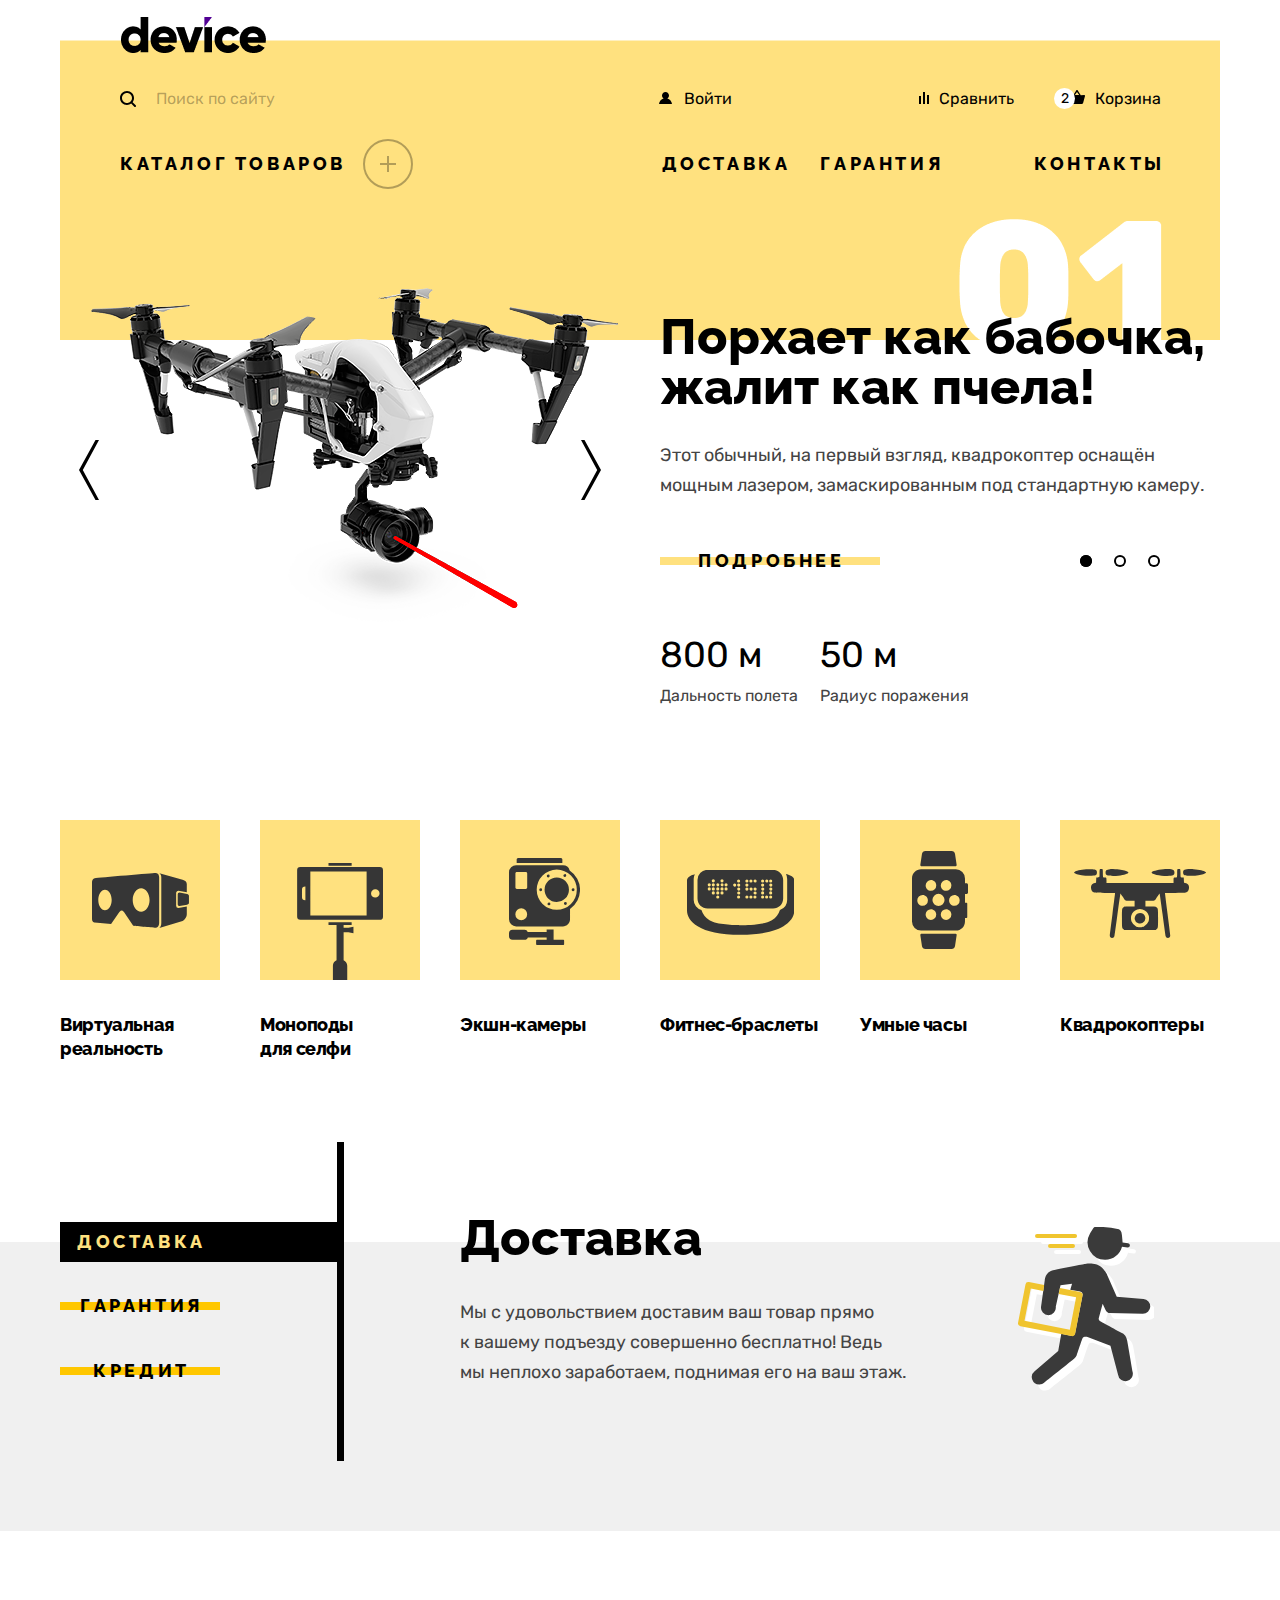
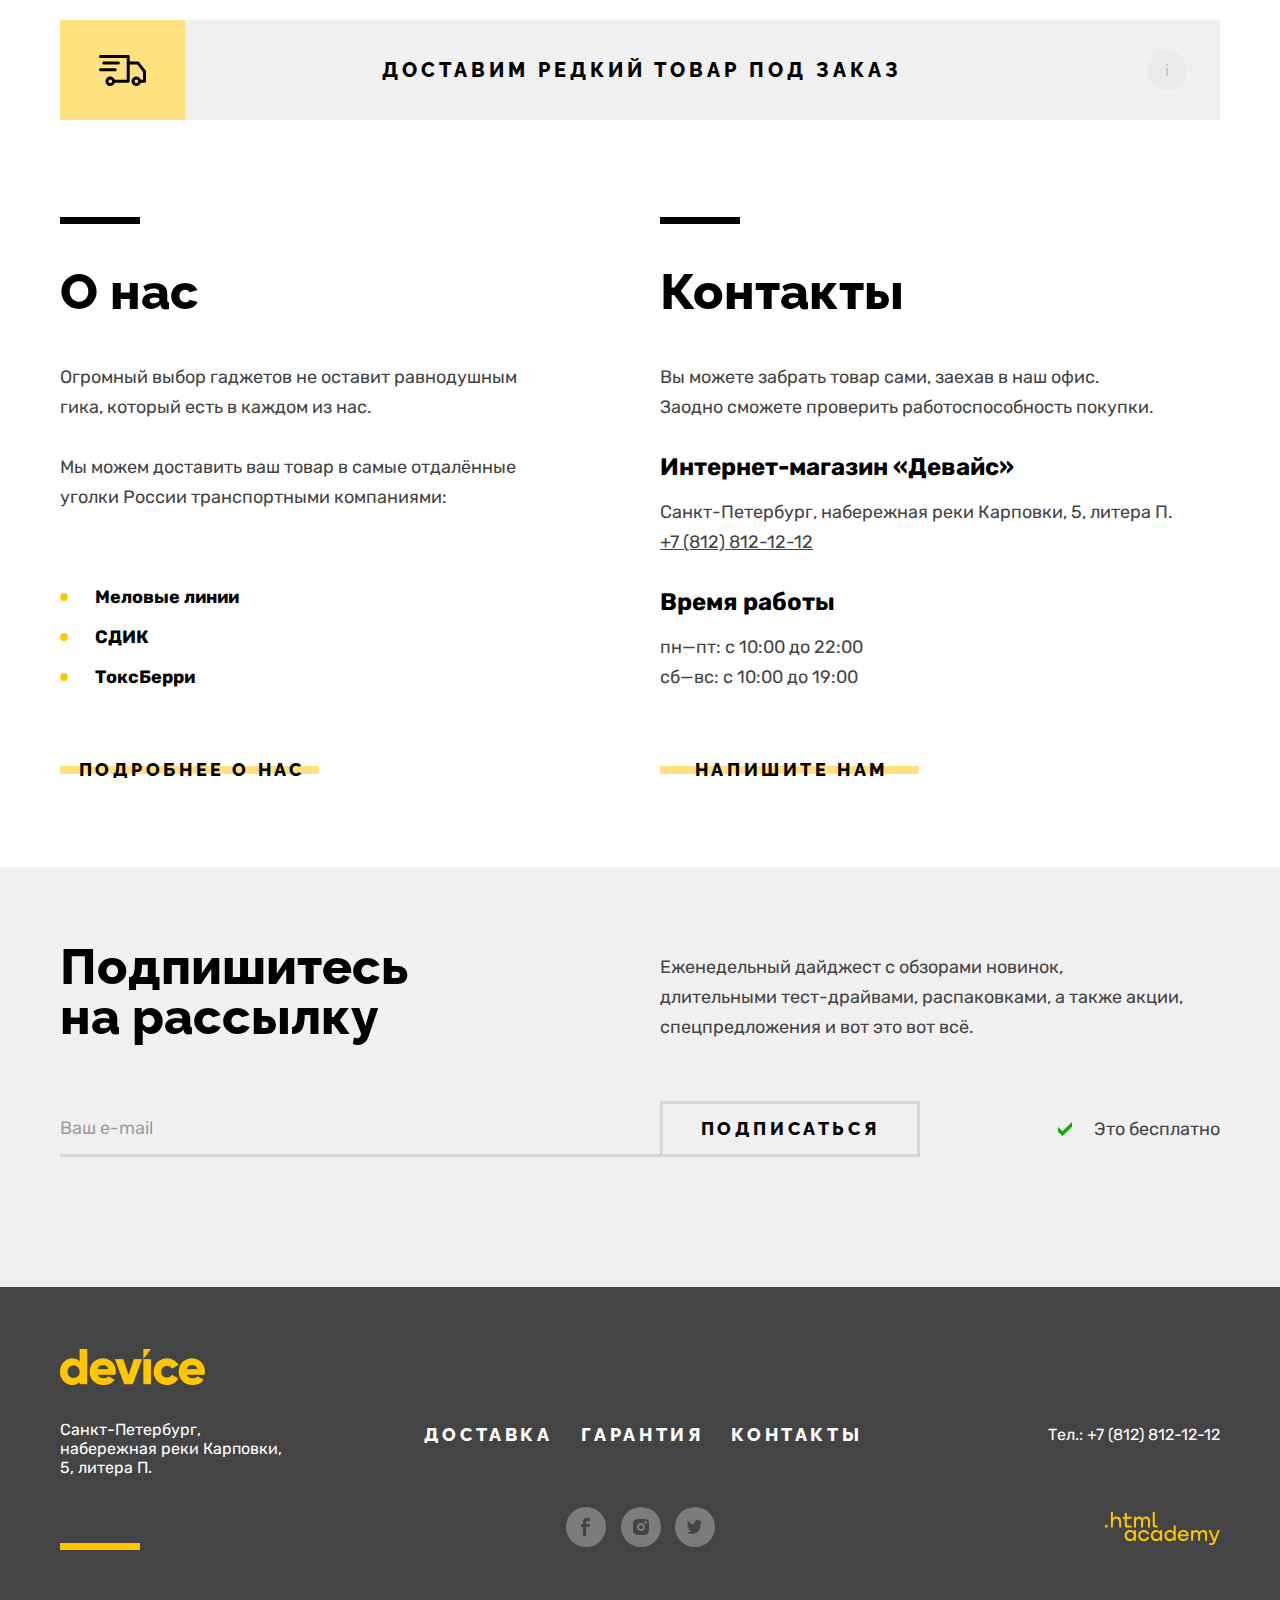
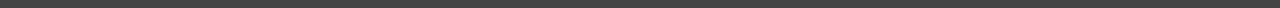
==== index.html @ 8bbb94fd "Декоративные элементы на главной странице" ====
<!DOCTYPE html>
<html lang="ru">
  <head>
    <meta charset="UTF-8">
    <meta http-equiv="X-UA-Compatible" content="IE=edge">
    <meta name="viewport" content="width=device-width, initial-scale=1.0">
    <title>Девайс</title>
    <link rel="stylesheet" href="css/main.css">
  </head>

  <body>
    <header class="header">
      <a href="#" class="link_logo header_logo">
        <img src="img/main_logo.png" width="145" height="36" alt="Device" class="main_logo">
      </a>
      <nav class="header_nav">
        <div class="header_menu_full">
          <form action="#" method="get" class="header_form">
            <label class="header_search" for="search">
              <svg class="icon_search" aria-hidden="true" focusable="false" width="16" height="16" fill="none" xmlns="http://www.w3.org/2000/svg">
                <path d="m15.7 14.3-3.1-3.1C13.5 10 14 8.6 14 7c0-3.9-3.1-7-7-7S0 3.1 0 7s3.1 7 7 7c1.6 0 3-.5 4.2-1.4l3.1 3.1c.2.2.4.3.7.3.6 0 1-.4 1-1 0-.2-.1-.5-.3-.7ZM2 7c0-2.8 2.2-5 5-5s5 2.2 5 5-2.2 5-5 5-5-2.2-5-5Z" fill="#000"/>
              </svg>
              <div class="visually_hidden">Поиск по сайту</div>
            </label>
            <input class="header_input" type="text" name="search" placeholder="Поиск по сайту">
            <button class="btn_search">Найти</button>
          </form>
          <ul class="header_nav_list">
            <li class="item_entrance">
              <a href="#" class="link user_link link_entrance">
                <svg class="icon_user" aria-hidden="true" focusable="false" width="13" height="12" fill="none" xmlns="http://www.w3.org/2000/svg">
                  <path d="M0 12h13c-.2-2.6-2.1-4.8-4.7-5.5 1-.6 1.7-1.7 1.7-3C10 1.6 8.4 0 6.5 0S3 1.6 3 3.5c0 1.3.7 2.4 1.7 3C2.1 7.2.2 9.4 0 12Z" fill="#000"/>
                </svg>
                Войти
              </a>
            </li>
            <li class="item_compare">
              <a href="#" class="link user_link link_compare">
                <svg class="icon_compare" aria-hidden="true" focusable="false" width="10" height="12" fill="none" xmlns="http://www.w3.org/2000/svg">
                  <path d="M6 0H4v12h2V0ZM2 4H0v8h2V4Zm8-1H8v9h2V3Z" fill="#000"/>
                </svg>
                Сравнить
              </a>
            </li>
            <li class="item_basket">
              <a href="#" class="link user_link link_basket">
                <div class="header_span"><span class="basket_span">2</span></div>
                <svg class="icon_basket" aria-hidden="true" focusable="false" width="16" height="14" fill="none" xmlns="http://www.w3.org/2000/svg">
                  <path d="m15.3 5-3.5.2L8.6.3C8.5.1 8.2 0 8 0c-.2 0-.5.1-.6.3L4.2 5.2H.7c-.4 0-.7.3-.7.7v.2l1.9 6.8c.2.7.7 1.1 1.4 1.1h9.4c.7 0 1.2-.4 1.4-1.1L16 6v-.2c0-.4-.3-.8-.7-.8ZM8 1.9l2.2 3.2H5.9L8 1.9Z" fill="#000"/>
                </svg>
                Корзина
              </a>

              <div class="popover">
                <div class="popover_wrapper">
                  <h2 class="popover_title visually_hidden">Корзина</h2>
                  <ul class="popover_basket_list">
                    <li class="poover_basket_item">
                      <img class="popover_image" src="img/selfi_sticks/non_prof_stick.jpg" width="41" height="43" alt="Любительская селфи-палка">
                      <span class="popover_text">Любительская селфи-палка</span>
                      <button class="delete_item">
                        <svg class="icon_delete" width="11" height="11" xmlns="http://www.w3.org/2000/svg">
                          <path d="m11 1-1-1-4.5 4.5L1 0 0 1l4.5 4.5L0 10l1 1 4.5-4.5L10 11l1-1-4.5-4.5L11 1Z"/>
                        </svg>
                      </button>
                    </li>
                    <li class="poover_basket_item">
                      <img class="popover_image" src="img/selfi_sticks/prof_stick.jpg" width="41" height="43" alt="Любительская селфи-палка">
                      <span class="popover_text">Профессиональная селфи-палка</span>
                      <button class="delete_item">
                        <svg class="icon_delete" width="11" height="11" xmlns="http://www.w3.org/2000/svg">
                          <path d="m11 1-1-1-4.5 4.5L1 0 0 1l4.5 4.5L0 10l1 1 4.5-4.5L10 11l1-1-4.5-4.5L11 1Z"/>
                        </svg>
                      </button>
                    </li>
                  </ul>
                </div>
                <div class="total">
                  <span class="total_items">Товаров: 2</span>
                  <span class="summa">Сумма: 2000 ₽</span>
                </div>
                <div class="popover_wrapper">
                  <a class="link link_open_basket">Открыть корзину</a>
                </div>
              </div>
            </li>
          </ul>
        </div>
        <ul class="header_nav_list header_menu">
          <li class="item_catalog">
            <a href="#catalog" class="link link_catalog">Каталог товаров</a>
            <div class="icon_catalog">
              <svg class="icon_plus" aria-hidden="true" focusable="false" width="16" height="16" xmlns="http://www.w3.org/2000/svg">
                <path d="M16 7H9V0H7v7H0v2h7v7h2V9h7V7Z"/>
              </svg>
            </div>
            <div class="icon_catalog_minus">
              <svg width="16" height="16" fill="#000" xmlns="http://www.w3.org/2000/svg">
                <path d="M16 7H0v2h16V7Z"/>
              </svg>
            </div>
          </li>
          <li class="item_delivery"><a href="#delivery" class="link menu_link link_outline">Доставка</a></li>
          <li class="item_guarantee"><a href="#insurance" class="link menu_link link_outline">Гарантия</a></li>
          <li class="item_contacts"><a href="#contacts" class="link menu_link link_outline">Контакты</a></li>
        </ul>
      </nav>
    </header>

    <main class="main-container">
      <div class="page-container">
        <section class="main_page">
          <div class="main_slider">
            <section class="gallery">
              <h1 class="visually_hidden">Интернет-магазин "Девайс"</h1>
              <section class="gallery_img">
                <div class="slider_wrapper">
                  <img class="gallery_image" src="img/quadcopter.png" width="560" height="560" alt="Квадрокоптер">
                  <div class="slider_controls">
                    <button class="slider_gallery_button slider_gallery_prev" type="button">
                        <span class="visually_hidden">Предыдущее фото</span>
                    </button>
                    <button class="slider_gallery_button" type="button">
                        <span class="visually_hidden">Следующее фото</span>
                    </button>
                  </div>
                </div>
              </section>
            </section>

            <section class="description description_quadcopter">
              <p class="description_compare">Порхает как бабочка, жалит как пчела!</p>
              <p class="description_details">Этот обычный, на первый взгляд, квадрокоптер оснащён мощным лазером,
                замаскированным под стандартную камеру.</p>
              <div class="wrapper_switch">
                <a href="#" class="link all_link description_link">Подробнее</a>
                <ul class="switch">
                  <li class="switch_item">
                    <button class="switch_button switch_button_current" type="button">
                      <span class="visually_hidden">Фото 1</span>
                    </button>
                  </li>
                  <li class="switch_item">
                    <button class="switch_button" type="button">
                      <span class="visually_hidden">Фото 2</span>
                    </button>
                  </li>
                  <li class="switch_item">
                    <button class="switch_button" type="button">
                      <span class="visually_hidden">Фото 3</span>
                    </button>
                  </li>
                </ul>
              </div>
              <div class="characteristic">
                <dl class="characteristic_item">
                  <dt class="characteristic_term">800 м</dt>
                  <dd class="characteristic_description">Дальность полета</dd>
                </dl>
                <dl class="characteristic_item">
                  <dt class="characteristic_term">50 м</dt>
                  <dd class="characteristic_description">Радиус поражения</dd>
                </dl>
              </div>
            </section>
          </div>

          <div class="main_slider visually_hidden">
            <section class="gallery">
              <h1 class="visually_hidden">Интернет-магазин "Девайс"</h1>
              <section class="gallery_img">
                <div class="slider_wrapper">
                  <img class="gallery_image" src="img/bracelet.png" width="560" height="560" alt="Фитнес-браслет">
                  <div class="slider_controls">
                    <button class="slider_gallery_button slider_gallery_prev" type="button">
                      <span class="visually_hidden">Предыдущее фото</span>
                    </button>
                    <button class="slider_gallery_button slider_gallery_next" type="button">
                      <span class="visually_hidden">Следующее фото</span>
                    </button>
                  </div>
                </div>
              </section>
            </section>

            <section class="description description_bracelet">
              <p class="description_compare">Худеем<br> правильно!</p>
              <p class="description_details">Мотивирующие фитнес-браслеты помогут найти в себе силы не пропускать
                  занятия и соблюдать диету.</p>
              <div class="wrapper_switch">
                <a href="#" class="link all_link description_link">Подробнее</a>
                <ul class="switch">
                  <li class="switch_item">
                    <button class="switch_button" type="button">
                      <span class="visually_hidden">Фото 1</span>
                    </button>
                  </li>
                  <li class="switch_item">
                    <button class="switch_button switch_button_current" type="button">
                      <span class="visually_hidden">Фото 2</span>
                    </button>
                  </li>
                  <li class="switch_item">
                    <button class="switch_button" type="button">
                      <span class="visually_hidden">Фото 3</span>
                    </button>
                  </li>
                </ul>
              </div>
              <div class="characteristic">
                <dl class="characteristic_item">
                  <dt class="characteristic_term">48 часов</dt>
                  <dd class="characteristic_description">Без подзарядки</dd>
                </dl>
              </div>
            </section>
          </div>

          <div class="main_slider visually_hidden">
            <section class="gallery">
              <h1 class="visually_hidden">Интернет-магазин "Девайс"</h1>
              <section class="gallery_img">
                <div class="slider_wrapper">
                  <img class="gallery_image" src="img/selfie_stick.png" width="560" height="560" alt="Палка для селфи">
                  <div class="slider_controls controls_selfie_stick">
                    <button class="slider_gallery_button slider_gallery_prev" type="button">
                      <span class="visually_hidden">Предыдущее фото</span>
                    </button>
                    <button class="slider_gallery_button slider_gallery_next" type="button">
                      <span class="visually_hidden">Следующее фото</span>
                    </button>
                  </div>
                </div>
              </section>
            </section>

            <section class="description description_selfie_stick">
              <p class="description_compare">Делай селфи,<br> как Бен Стиллер!</p>
              <p class="description_details">Самая длинная палка для селфи доступна в нашем магазине.
                  Восемь (Восемь, Карл!) метров длиной и весом всего 5 кг.</p>
              <div class="wrapper_switch">
                <a href="#" class="link all_link description_link">Подробнее</a>
                <ul class="switch">
                  <li class="switch_item">
                    <button class="switch_button" type="button">
                      <span class="visually_hidden">Фото 1</span>
                    </button>
                  </li>
                  <li class="switch_item">
                    <button class="switch_button" type="button">
                      <span class="visually_hidden">Фото 2</span>
                    </button>
                  </li>
                  <li class="switch_item">
                    <button class="switch_button switch_button_current" type="button">
                      <span class="visually_hidden">Фото 3</span>
                    </button>
                  </li>
                </ul>
              </div>
              <div class="characteristic">
                <dl class="characteristic_item item_selfie_stick">
                  <dt class="characteristic_term">8,5 м</dt>
                  <dd class="characteristic_description">Длина палки</dd>
                </dl>
                <dl class="characteristic_item item_selfie_stick">
                  <dt class="characteristic_term">5 кг</dt>
                  <dd class="characteristic_description">Вес палки</dd>
                </dl>
                <dl class="characteristic_item item_selfie_stick">
                  <dt class="characteristic_term">Карбон</dt>
                  <dd class="characteristic_description">Материал</dd>
                </dl>
              </div>
            </section>
          </div>
        </section>

        <section class="product_offers">
          <h2 class="visually_hidden">Предлагаемые товары</h2>
          <ul class="product_offers_list">
            <li class="product_offers_item">
              <a href="#" class="link product_offers_link">
                <div class="bg_offers">
                  <svg width="97" height="55" xmlns="http://www.w3.org/2000/svg">
                    <path d="M84.13 32.64V20c0-1.3 1.05-2.37 2.34-2.37l8.32 1.58v-8.19c0-2.36-1.7-3.43-4.2-4.27L67.4.17c1.62 1.4 1.9 2.04 1.9 4.4v45.21c0 2.36-.46 4.07-1.97 5.21l23.26-7.07c2.4-.83 4.2-4.21 4.2-6.57v-7.91l-8.32 1.57a2.35 2.35 0 0 1-2.34-2.37Z"/><path d="m95.13 20.98-7.6-1.45c-1 0-1.82.83-1.82 1.86v9.86c0 1.03.81 1.86 1.82 1.86l7.6-1.43c1.15-.42 1.82-.83 1.82-1.86v-6.99c0-1.02-.76-1.5-1.82-1.85ZM67.17 4.48c0-5.08-4.23-4.46-4.23-4.46S5.84 4.74 2.84 5.14C-.16 5.55 0 9.54 0 9.54V45.8c0 3.74 2.6 3.75 2.6 3.75l16.48 1.4L27.2 39.3s1.11-1.83 2.5-1.83c1.4 0 2.44 1.86 2.44 1.86l9.06 13.52s18.9 1.91 22.52 1.91c3.63 0 3.44-5.02 3.44-5.02V4.48ZM12.98 37.2c-3.7 0-6.7-4.6-6.7-10.27 0-5.68 3-10.28 6.7-10.28s6.7 4.6 6.7 10.28c0 5.67-3 10.27-6.7 10.27Zm36.16 1.43c-4.66 0-8.44-5.24-8.44-11.7 0-6.47 3.78-11.7 8.44-11.7s8.44 5.23 8.44 11.7c0 6.46-3.78 11.7-8.44 11.7Z"/>
                  </svg>
                </div>
                Виртуальная реальность
              </a>
            </li>
            <li class="product_offers_item">
              <a href="#" class="link product_offers_link">
                <div class="bg_offers bg_monopod">
                  <svg width="86" height="117" xmlns="http://www.w3.org/2000/svg">
                    <path d="M82.82 4.01H3.33A3.19 3.19 0 0 0 .14 7.2v46.4a3.19 3.19 0 0 0 3.19 3.2h79.5A3.19 3.19 0 0 0 86 53.6V7.2A3.19 3.19 0 0 0 82.82 4ZM8.4 37.24h-.22a3.19 3.19 0 0 1-3.2-3.2v-7.28a3.19 3.19 0 0 1 3.2-3.18h.22v13.66ZM69.62 52.4H13.34v-44h56.28v44Zm8.78-17.86a4.15 4.15 0 1 1 0-8.29 4.15 4.15 0 0 1 0 8.3ZM54.65 0H31.5v2.76h23.15V0ZM46.6 64.86V61.9h8.05v-2.76H31.5v2.76h8.04v35.24a6.07 6.07 0 0 0-3.63 5.56V117h14.33v-14.3c0-2.5-1.5-4.63-3.63-5.56v-28h4.8l5.04 1.22v-6.71l-5.05 1.21h-4.8Z"/>
                  </svg>
                </div>
                Моноподы<br> для селфи
              </a>
            </li>
            <li class="product_offers_item">
              <a href="#" class="link product_offers_link">
                <div class="bg_offers">
                  <svg class="icon_camera" width="71" height="87" xmlns="http://www.w3.org/2000/svg">
                    <path d="M53.35 1.49c0-.74-.58-1.49-1.31-1.49H9.05c-.73 0-1.38.75-1.38 1.49v3.52h45.68V1.5Zm.85 80.31h-9.6V71.44h-6.95v2.5H18.77a3.49 3.49 0 0 0-3.18-2.15H3.56A3.59 3.59 0 0 0 0 75.31v3.02a3.55 3.55 0 0 0 3.56 3.48h12.03c1.52 0 2.8-.9 3.27-2.33h18.79v2.33h-9.52c-.53 0-1.01.44-1.01.97v3.17c0 .54.48 1.05 1.01 1.05H54.2c.53 0 .93-.51.93-1.05v-3.17c0-.53-.4-.97-.93-.97Zm6.47-69.41a7.04 7.04 0 0 0-6.77-5.05H7.15A7.1 7.1 0 0 0 0 14.36v46.9a7.18 7.18 0 0 0 7.15 7.12h46.74c3.9 0 7.13-3.2 7.13-7.12V50.92a23.3 23.3 0 0 0-.36-38.52ZM12.24 62.15a5.91 5.91 0 1 1 .02-11.82 5.91 5.91 0 0 1-.02 11.82Zm5.96-32.6c0 .78-.64 1.42-1.42 1.42H7.84c-.78 0-1.42-.64-1.42-1.42V15.39c0-.79.64-1.43 1.42-1.43h8.94c.78 0 1.42.64 1.42 1.43v14.16Zm29.56 22.3a20.1 20.1 0 0 1-20.05-20.12 20.1 20.1 0 0 1 20.05-20.12 20.1 20.1 0 0 1 20.06 20.13 20.1 20.1 0 0 1-20.06 20.12Z"/><path d="M47.76 43.96a12.2 12.2 0 0 0 12.19-12.23 12.2 12.2 0 0 0-12.19-12.22 12.2 12.2 0 0 0-12.19 12.22 12.2 12.2 0 0 0 12.2 12.23Zm-16.2-10.79a1.44 1.44 0 1 0 0-2.87 1.44 1.44 0 0 0 0 2.87Zm32.4 0a1.44 1.44 0 1 0 0-2.87 1.44 1.44 0 0 0 0 2.87ZM39.1 19.43a1.44 1.44 0 1 0 0-2.87 1.44 1.44 0 0 0 0 2.87Zm17.31 27.48a1.43 1.43 0 1 0 0-2.86 1.43 1.43 0 0 0 0 2.86ZM55.7 19a1.44 1.44 0 1 0 0-2.87 1.44 1.44 0 0 0 0 2.87ZM39.83 47.34a1.44 1.44 0 1 0 0-2.87 1.44 1.44 0 0 0 0 2.87Z"/>
                  </svg>
                </div>
                Экшн-камеры
              </a>
            </li>
            <li class="product_offers_item">
              <a href="#" class="link product_offers_link">
                <div class="bg_offers">
                  <svg class="icon_fitness_watch" width="107" height="65" xmlns="http://www.w3.org/2000/svg">
                    <path d="M98.97 4.07a10.4 10.4 0 0 1 1.2 4.82V30a10.5 10.5 0 0 1-7.24 9.9c-1.33 4-3.78 7.86-8.05 10.44-8.68 5.23-31.12 4.83-31.2 4.83-.08 0-22.51.4-31.19-4.83a18.73 18.73 0 0 1-8.04-10.28A10.5 10.5 0 0 1 6.69 30V8.9c0-1.69.43-3.28 1.14-4.69C4.17 5.1 0 6.92 0 10.43v29.99c0 10.25 11.84 24.43 53.66 24.43 41.82 0 53.65-14.18 53.65-24.43V10.43c0-3.68-4.57-5.49-8.34-6.36Z"/>
                    <path d="M20.56 38.46h65.52c5.57 0 10.08-4.51 10.08-10.08V9.93c0-5.56-4.51-10.07-10.08-10.07H20.56A10.08 10.08 0 0 0 10.5 9.93v18.45c0 5.57 4.5 10.08 10.07 10.08Zm63.13-29a1.57 1.57 0 1 1 0 3.15 1.57 1.57 0 0 1 0-3.14Zm0 4.05a1.57 1.57 0 1 1 0 3.13 1.57 1.57 0 0 1 0-3.13Zm0 4.04a1.57 1.57 0 1 1 0 3.13 1.57 1.57 0 0 1 0-3.13Zm0 3.82a1.57 1.57 0 1 1 0 3.14 1.57 1.57 0 0 1 0-3.14Zm0 4.04a1.57 1.57 0 1 1 0 3.14 1.57 1.57 0 0 1 0-3.14ZM79.66 9.47a1.57 1.57 0 1 1 0 3.13 1.57 1.57 0 0 1 0-3.13Zm0 15.94a1.57 1.57 0 1 1 0 3.14 1.57 1.57 0 0 1 0-3.14ZM75.62 9.47a1.57 1.57 0 1 1 0 3.14 1.57 1.57 0 0 1 0-3.14Zm0 4.04a1.57 1.57 0 1 1 0 3.14 1.57 1.57 0 0 1 0-3.14Zm0 4.04a1.57 1.57 0 1 1 0 3.13 1.57 1.57 0 0 1 0-3.13Zm0 3.82a1.57 1.57 0 1 1 0 3.14 1.57 1.57 0 0 1 0-3.14Zm0 4.04a1.57 1.57 0 1 1 0 3.14 1.57 1.57 0 0 1 0-3.14ZM67.96 9.47a1.57 1.57 0 1 1 0 3.13 1.57 1.57 0 0 1 0-3.13Zm0 8.08a1.57 1.57 0 1 1 0 3.13 1.57 1.57 0 0 1 0-3.13Zm0 3.88a1.57 1.57 0 1 1 0 3.13 1.57 1.57 0 0 1 0-3.13Zm0 3.98a1.57 1.57 0 1 1 0 3.14 1.57 1.57 0 0 1 0-3.14ZM63.94 9.47a1.57 1.57 0 1 1 0 3.14 1.57 1.57 0 0 1 0-3.14Zm0 8.08a1.57 1.57 0 1 1 0 3.13 1.57 1.57 0 0 1 0-3.13Zm0 7.86a1.57 1.57 0 1 1 0 3.14 1.57 1.57 0 0 1 0-3.14ZM59.89 9.47a1.57 1.57 0 1 1 0 3.14 1.57 1.57 0 0 1 0-3.14Zm0 4.04a1.57 1.57 0 1 1 0 3.14 1.57 1.57 0 0 1 0-3.14Zm0 4.04a1.57 1.57 0 1 1 0 3.14 1.57 1.57 0 0 1 0-3.14Zm0 7.86a1.57 1.57 0 1 1 0 3.14 1.57 1.57 0 0 1 0-3.14Zm-8.3-15.94a1.57 1.57 0 1 1 0 3.14 1.57 1.57 0 0 1 0-3.14Zm0 4.04a1.57 1.57 0 1 1 0 3.13 1.57 1.57 0 0 1 0-3.13Zm0 4.04a1.57 1.57 0 1 1 0 3.13 1.57 1.57 0 0 1 0-3.13Zm0 3.88a1.57 1.57 0 1 1 .01 3.13 1.57 1.57 0 0 1 0-3.13Zm0 3.98a1.57 1.57 0 1 1 0 3.14 1.57 1.57 0 0 1 0-3.14Zm-4.03-11.9a1.57 1.57 0 1 1 0 3.13 1.57 1.57 0 0 1 0-3.13Zm-8.5-.21a1.57 1.57 0 1 1 0 3.14 1.57 1.57 0 0 1 0-3.15Zm0 4.03a1.57 1.57 0 1 1 0 3.14 1.57 1.57 0 0 1 0-3.14Zm-4.04-8.08a1.57 1.57 0 1 1 0 3.14 1.57 1.57 0 0 1 0-3.14Zm0 4.04a1.57 1.57 0 1 1 0 3.14 1.57 1.57 0 0 1 0-3.13Zm0 4.04a1.57 1.57 0 1 1 0 3.14 1.57 1.57 0 0 1 0-3.14Zm0 4.04a1.57 1.57 0 1 1 0 3.14 1.57 1.57 0 0 1 0-3.14Zm-4.26-8.08a1.57 1.57 0 1 1 0 3.14 1.57 1.57 0 0 1 0-3.13Zm0 4.04a1.57 1.57 0 1 1 0 3.14 1.57 1.57 0 0 1 0-3.14Zm0 4.04a1.57 1.57 0 1 1 0 3.14 1.57 1.57 0 0 1 0-3.14Zm0 4.04a1.57 1.57 0 1 1 0 3.14 1.57 1.57 0 0 1 0-3.14ZM26.3 9.25a1.57 1.57 0 1 1 0 3.15 1.57 1.57 0 0 1 0-3.15Zm0 4.04a1.57 1.57 0 1 1 0 3.15 1.57 1.57 0 0 1 0-3.15Zm0 4.04a1.57 1.57 0 1 1 0 3.14 1.57 1.57 0 0 1 0-3.14Zm0 4.04a1.57 1.57 0 1 1 0 3.15 1.57 1.57 0 0 1 0-3.15Zm-4.04-8.08a1.57 1.57 0 1 1 0 3.15 1.57 1.57 0 0 1 0-3.15Zm0 4.04a1.57 1.57 0 1 1 0 3.14 1.57 1.57 0 0 1 0-3.14Z"/>
                  </svg>
                </div>
                Фитнес-браслеты
              </a>
            </li>
            <li class="product_offers_item">
              <a href="#" class="link product_offers_link">
                <div class="bg_offers">
                  <svg width="56" height="98" xmlns="http://www.w3.org/2000/svg">
                    <path d="M54.5 32.2h-1.52v-4.64a9.16 9.16 0 0 0-9.08-9.19H9.08c-5 0-9.08 4.13-9.08 9.19v42.86a9.16 9.16 0 0 0 9.08 9.19H43.9c5 0 9.08-4.13 9.08-9.19v-3.41h1.52c.41 0 .75-.34.75-.76V52.47a.76.76 0 0 0-.76-.77h-1.51v-8.79h1.52c.83 0 1.5-.68 1.5-1.53v-7.65c0-.84-.67-1.53-1.5-1.53Zm-20.42-3.11c2.93 0 5.3 2.4 5.3 5.36a5.33 5.33 0 0 1-5.3 5.35c-2.92 0-5.3-2.4-5.3-5.35a5.33 5.33 0 0 1 5.3-5.36Zm-15.13 0c2.92 0 5.3 2.4 5.3 5.36a5.33 5.33 0 0 1-5.3 5.35c-2.93 0-5.3-2.4-5.3-5.35a5.33 5.33 0 0 1 5.3-5.36ZM5.3 49.39a5.33 5.33 0 0 1 5.3-5.35c2.92 0 5.3 2.4 5.3 5.36a5.33 5.33 0 0 1-5.3 5.36c-2.93 0-5.3-2.4-5.3-5.36Zm13.64 19.5c-2.92 0-5.3-2.4-5.3-5.35a5.33 5.33 0 0 1 5.3-5.36c2.93 0 5.3 2.4 5.3 5.36a5.33 5.33 0 0 1-5.3 5.35Zm1.5-19.9a6.09 6.09 0 0 1 6.05-6.12 6.09 6.09 0 0 1 6.06 6.12 6.09 6.09 0 0 1-6.06 6.13 6.1 6.1 0 0 1-6.05-6.13Zm13.64 19.9c-2.92 0-5.3-2.4-5.3-5.35a5.33 5.33 0 0 1 5.3-5.36c2.93 0 5.3 2.4 5.3 5.36a5.33 5.33 0 0 1-5.3 5.35Zm8.3-14.13c-2.92 0-5.3-2.4-5.3-5.36a5.33 5.33 0 0 1 5.3-5.36c2.93 0 5.3 2.4 5.3 5.36a5.33 5.33 0 0 1-5.3 5.36ZM9.65 15.31h33.68c.85 0 1.44-.68 1.3-1.51l-1.6-10.77A3.68 3.68 0 0 0 39.5 0H13.47a3.68 3.68 0 0 0-3.51 3.03L8.34 13.8c-.12.83.46 1.51 1.3 1.51Zm33.68 67.36H9.65c-.85 0-1.43.68-1.3 1.52l1.6 10.76a3.68 3.68 0 0 0 3.52 3.03h26.04a3.68 3.68 0 0 0 3.51-3.02l1.62-10.77a1.28 1.28 0 0 0-1.3-1.52Z"/>
                  </svg>
                </div>
                Умные часы
              </a>
            </li>
            <li class="product_offers_item">
              <a href="#" class="link product_offers_link">
                <div class="bg_offers">
                  <svg class="icon_drone" width="132" height="69" xmlns="http://www.w3.org/2000/svg">
                    <g clip-path="url(#a)"><path d="M12.05.26C6.51.75 1.84 1.86.58 2.93c-.73.62-.73.62-.24 1.16C1 4.8 4.06 5.73 7.6 6.32c4 .67 12.51.7 13.72.05 1.22-.66 1.63-1.41 1.63-2.98 0-1.62-.62-2.41-2.22-2.85C19.27.15 14.94 0 12.05.26Zm13.72.23c-.13.28-.25 2.1-.25 4.11 0 4.06.15 3.78-2.2 3.93l-1.03.08-.25 5.09-1.2.28a4.75 4.75 0 0 0-3.78 5.3c.13 1.92 1.03 3.34 2.58 4.08 1.1.52 1.47.54 11.24.54 5.55 0 10.14.08 10.19.18.05.13-1.1 9.4-2.58 20.64-1.44 11.23-2.68 21-2.7 21.67C35.72 68 36.6 69 38.12 69c1.24 0 2.01-.64 2.32-1.9.13-.52 1.5-10.34 3.02-21.83a727.78 727.78 0 0 1 2.94-20.86c.1 0 1.08 1.4 2.2 3.13 2.93 4.63 2.4 4.32 7.63 4.32h4.36v5.63l-5.14.08c-4.72.07-5.2.12-5.88.61-1.57 1.16-1.62 1.42-1.62 10.98 0 9.53.02 9.79 1.52 11.05l.85.7H81.7l.85-.7c1.5-1.26 1.52-1.52 1.52-11.05 0-9.56-.05-9.82-1.63-10.98-.67-.49-1.16-.54-5.88-.61l-5.13-.08v-5.63h4.36c5.23 0 4.7.3 7.63-4.32a25.53 25.53 0 0 1 2.2-3.13c.07 0 1.42 9.4 2.94 20.86 1.52 11.5 2.89 21.31 3.01 21.83.31 1.26 1.09 1.9 2.33 1.9 1.52 0 2.4-1 2.34-2.62-.02-.67-1.26-10.44-2.7-21.67a902.33 902.33 0 0 1-2.58-20.64c.05-.1 4.64-.18 10.19-.18 9.77 0 10.13-.02 11.24-.54 1.55-.74 2.45-2.16 2.58-4.08a4.75 4.75 0 0 0-3.8-5.3L110 13.7l-.26-5.09-1.03-.08c-2.34-.15-2.2.13-2.2-3.93 0-2-.12-3.83-.25-4.11-.2-.36-.54-.49-1.37-.49-.61 0-1.23.13-1.42.3-.2.21-.3 1.47-.3 3.94 0 2.47-.1 3.73-.31 3.93-.18.18-.9.31-1.65.31-1.63 0-1.66.05-1.66 3.11v2.29H32.48v-2.29c0-3.06-.02-3.1-1.65-3.1-.75 0-1.47-.14-1.65-.32-.2-.2-.31-1.46-.31-3.93s-.1-3.73-.3-3.93c-.2-.18-.82-.31-1.44-.31-.82 0-1.16.13-1.37.49ZM68.62 40.6a9.5 9.5 0 0 1 6.16 6.17c.44 1.54.31 4.21-.28 5.78a10.23 10.23 0 0 1-4.57 4.94c-1.29.64-1.75.71-3.92.71-2.16 0-2.63-.07-3.92-.71a10.22 10.22 0 0 1-4.56-4.94c-.6-1.57-.73-4.24-.29-5.78a9.58 9.58 0 0 1 6.06-6.17 7.56 7.56 0 0 1 5.32 0Z"/><path d="M63.8 44.44c-2.04.92-3.51 3.65-3.07 5.73a5.43 5.43 0 0 0 8 3.7 5.3 5.3 0 0 0 2.44-5.78 5.38 5.38 0 0 0-5.16-4.14c-.64 0-1.62.23-2.22.49ZM36.1.15c-3.93.67-4.52 1.14-4.52 3.45 0 1.82.46 2.41 2.27 2.95 1.55.47 7.17.52 10.5.13 6.86-.82 11.32-2.54 9.7-3.75-1.27-.9-4.9-1.88-9.06-2.39-2.47-.3-8-.54-8.9-.39Zm53.38.11c-6.31.59-11.86 2.08-11.86 3.18 0 1.73 7.84 3.47 15.63 3.5 5.8 0 7.2-.64 7.2-3.34 0-1.83-.62-2.62-2.38-3.09C96.42.11 92.4 0 89.48.26Zm23.3.02c-1.78.23-3.02.77-3.43 1.5-.4.76-.31 2.9.15 3.57.93 1.3 1.65 1.46 7.07 1.46 3.66 0 5.8-.13 7.87-.49 3.53-.59 6.6-1.51 7.24-2.23.5-.54.5-.54-.23-1.16-1.34-1.13-5.96-2.18-11.92-2.67-3.48-.29-4.48-.29-6.75.02Z"/></g><defs><clipPath id="a"><path d="M0 0h132v69H0z"/></clipPath></defs>
                  </svg>
                </div>
                Квадрокоптеры
              </a>
            </li>
          </ul>
        </section>
      </div>

      <section class="service">
        <div class="service_container">
          <section class="scope bg_delivery">
            <div class="service_menu">
              <ul class="service_list">
                <li class="service_item service_item_delivery">
                  <a href="#" class="link service_link mark_out">Доставка</a>
                </li>
                <li class="service_item service_item_guarantee">
                  <a href="#" class="link service_link bg_service_link">Гарантия</a>
                </li>
                <li class="service_item">
                  <a href="#" class="link service_link bg_service_link">Кредит</a>
                </li>
              </ul>
            </div>
            <div class="service_description">
              <h2 class="service_title">Доставка</h2>
              <p class="service_text">Мы с удовольствием доставим ваш товар прямо<br>
                к вашему подъезду совершенно бесплатно! Ведь<br>
                мы неплохо заработаем, поднимая его на ваш этаж.</p>
            </div>
          </section>

          <section class="scope bg_guarantee visually_hidden">
            <div class="service_menu">
              <ul class="service_list">
                <li class="service_item service_item_delivery">
                  <a href="#" class="link service_link bg_service_link">Доставка</a>
                </li>
                <li class="service_item service_item_guarantee">
                  <a href="#" class="link service_link mark_out">Гарантия</a>
                </li>
                <li class="service_item">
                  <a href="#" class="link service_link bg_service_link">Кредит</a>
                </li>
              </ul>
            </div>
            <div class="service_description">
              <h2 class="service_title">Гарантия</h2>
              <p class="service_text">Если из-за возгорания купленного у нас товара у вас
                  сгорит дом — не переживайте, мы выдадим вам новый. Товар, не дом, конечно же.</p>
            </div>
          </section>

          <section class="scope bg_credit visually_hidden">
            <div class="service_menu">
              <ul class="service_list">
                <li class="service_item service_item_delivery">
                  <a href="#" class="link service_link bg_service_link">Доставка</a>
                </li>
                <li class="service_item service_item_guarantee">
                  <a href="#" class="link service_link bg_service_link">Гарантия</a>
                </li>
                <li class="service_item">
                  <a href="#" class="link service_link mark_out">Кредит</a>
                </li>
              </ul>
            </div>
            <div class="service_description">
              <h2 class="service_title">Кредит</h2>
              <p class="service_text">Залезть в долговую яму стало проще! Кредитные консультанты подберут для вас наиболее
                  выгодные условия кредита. Выгодные для банка, разумеется.</p>
            </div>
          </section>
        </div>
      </section>

      <div class="page-container">
        <section class="delivery_exclusion">
          <h2 class="h2_footer visually_hidden">Доставка под заказ</h2>
          <div class="bg_delivery_image">
            <svg width="47" height="31" xmlns="http://www.w3.org/2000/svg">
              <g clip-path="url(#a)"><path d="m46.7 15.4-6.5-8.2c-.3-.4-.7-.6-1.2-.6h-8.3V1.5C30.7.7 30 0 29.2 0H1.5C.7 0 0 .7 0 1.5S.7 3 1.5 3h26.2v21.7H15.8c-.6-1.9-2.4-3.3-4.5-3.3-2.6 0-4.8 2.2-4.8 4.8 0 2.6 2.2 4.8 4.8 4.8 2.1 0 3.9-1.4 4.5-3.3h13.4c.8 0 1.5-.7 1.5-1.5V9.6h7.6l5.7 7.3v7.9h-2.2c-.6-1.9-2.4-3.3-4.5-3.3-2.6 0-4.8 2.2-4.8 4.8 0 2.6 2.1 4.8 4.8 4.8 2.1 0 3.9-1.4 4.5-3.3h3.7c.8 0 1.5-.7 1.5-1.5v-9.9c0-.4-.1-.7-.3-1ZM11.3 28c-1 0-1.8-.8-1.8-1.8s.8-1.8 1.8-1.8 1.8.8 1.8 1.8-.9 1.8-1.8 1.8Zm26.1 0c-1 0-1.8-.8-1.8-1.8s.8-1.8 1.8-1.8 1.8.8 1.8 1.8-.9 1.8-1.8 1.8Z"/><path d="M19.4 9.6c.8 0 1.5-.7 1.5-1.5s-.7-1.5-1.5-1.5H4.8c-.8 0-1.5.7-1.5 1.5S4 9.6 4.8 9.6h14.6Zm-1.7 5.1c0-.8-.7-1.5-1.5-1.5H1.5c-.8 0-1.5.7-1.5 1.5s.7 1.5 1.5 1.5h14.7c.8 0 1.5-.7 1.5-1.5Z"/></g><defs><clipPath id="a"><path d="M0 0h47v31H0z"/></clipPath></defs>
            </svg>
          </div>
          <p class="delivery_exclusion_text">Доставим редкий товар под заказ</p>
          <div class="bg_delivery_info"></div>
        </section>

        <section class="information">
          <section class="info_wrapper">
            <h2 class="info_title">О нас</h2>
            <p class="info_text">Огромный выбор гаджетов не оставит равнодушным<br> гика, который есть в каждом из нас.</p>
            <p class="info_text_about">Мы можем доставить ваш товар в самые отдалённые<br> уголки России транспортными компаниями:</p>
            <ul class="info_about_list">
              <li class="info_about_item">Меловые линии</li>
              <li class="info_about_item">СДИК</li>
              <li class="info_about_item">ТоксБерри</li>
            </ul>
            <a href="#" class="link info_link all_link">Подробнее о нас</a>
          </section>

          <section class="info_wrapper">
            <h2 class="info_title">Контакты</h2>
            <p class="info_text">Вы можете забрать товар сами, заехав в наш офис.<br>
              Заодно сможете проверить работоспособность покупки.</p>
            <h3 class="info_subtitle">Интернет-магазин «Девайс»</h3>
            <address class="contacts_address">
              <p class="contacts_address_text">Санкт-Петербург, набережная реки Карповки, 5, литера П.</p>
              <a href="tel:88128121212" class="contacts_phone">+7 (812) 812-12-12</a>
            </address>
            <h3 class="info_subtitle">Время работы</h3>
            <ul class="contacts_schedule">
              <li class="contacts_item">пн—пт: с 10:00 до 22:00</li>
              <li class="contacts_item">сб—вс: с 10:00 до 19:00</li>
            </ul>
            <a href="#" class="link info_link all_link">Напишите нам</a>
          </section>
        </section>
      </div>

      <section class="sign">
        <div class="page-container">
          <div class="sign_call">
            <h2 class="sign_title">
              <label for="sign_email">Подпишитесь<br> на рассылку</label>
            </h2>
            <p class="sign_text">Еженедельный дайджест с обзорами новинок,<br>
              длительными тест-драйвами, распаковками, а также акции, спецпредложения и вот это вот всё.</p>
          </div>
          <div class="sign_action">
            <form class="sign_form" action="https://echo.htmlacademy.ru/" method="post">
              <input class="field_email" type="email" name="email" id="sign_email" placeholder="Ваш e-mail" pattern="[a-z0-9._%+-]+@[a-z0-9.-]+\.[a-z]{2,4}$">
              <button class="button sign_button" type="submit">Подписаться</button>
            </form>
            <div class="sign_span">
              <span class="sign_action_text">Это бесплатно</span>
            </div>
          </div>
        </div>
      </section>
    </main>

    <footer class="main_footer">
      <div class="footer_container">
        <h2 class="visually_hidden">Подвал сайта "Девайс"</h2>
        <section class="footer_info">
          <a href="https://htmlacademy.ru/" class="link_logo">
            <img class="footer_logo_img" src="img/footer_logo.png" width="145" height="36" alt="Логотип Интернет-магазина Девайс">
          </a>
          <address class="footer_address address">Санкт-Петербург, набережная реки Карповки, 5, литера П.</address>
        </section>

        <section class="footer_menu">
          <nav class="footer_nav">
            <ul class="footer_nav_list">
              <li class="footer_item">
                <a href="#" class="link footer_link">Доставка</a>
              </li>
              <li class="footer_item">
                <a href="#" class="link footer_link">Гарантия</a>
              </li>
              <li class="footer_item">
                <a href="#" class="link footer_link">Контакты</a>
              </li>
            </ul>
          </nav>

          <ul class="footer_social_list">
            <li class="footer_social_item">
              <h4 class="visually_hidden">Фейсбук</h4>
              <a class="footer_soc_link" href="https://www.facebook.com/htmlacademy">
                <div class="soc_icon">
                  <svg class="footer_icon" aria-hidden="true" focusable="false" width="9" height="18" xmlns="http://www.w3.org/2000/svg">
                    <path d="M6.5 3H9V0H5.6C2.8 0 2 1.7 2 4.2V6H0v3h2v9h3V9h3.3l.6-3H5V4.5C5 3.7 5.3 3 6.5 3Z"/>
                  </svg>
                </div>
              </a>
            </li>
            <li class="footer_social_item instagram">
              <h4 class="visually_hidden">Инстаграм</h4>
              <a class="footer_soc_link" href="https://www.instagram.com/htmlacademy/">
                <div class="soc_icon">
                  <svg class="footer_icon" aria-hidden="true" focusable="false" width="16" height="16" xmlns="http://www.w3.org/2000/svg">
                    <path d="M8 10a2 2 0 1 0 0-4 2 2 0 0 0 0 4Z"/><path d="M14.7 1.3c-.9-.9-2-1.3-3.4-1.3H4.7C1.9 0 0 1.9 0 4.7v6.6c0 1.4.4 2.6 1.4 3.4.9.9 2 1.3 3.3 1.3h6.6c1.4 0 2.6-.4 3.4-1.3.8-.9 1.3-2 1.3-3.4V4.7c0-1.4-.4-2.6-1.3-3.4ZM8 12.1c-2.2 0-4.1-1.8-4.1-4.1S5.8 3.9 8 3.9c2.2 0 4.1 1.8 4.1 4.1s-1.9 4.1-4.1 4.1Zm4.6-7.4c-.7 0-1.3-.5-1.3-1.3s.5-1.3 1.3-1.3c.7 0 1.3.6 1.3 1.3 0 .7-.6 1.3-1.3 1.3Z"/>
                  </svg>
                </div>
              </a>
            </li>
            <li class="footer_social_item">
              <h4 class="visually_hidden">Твиттер</h4>
              <a class="footer_soc_link" href="https://twitter.com/htmlacademy_ru">
                <div class="soc_icon">
                  <svg class="footer_icon" aria-hidden="true" focusable="false" width="15" height="14" xmlns="http://www.w3.org/2000/svg">
                    <g clip-path="url(#a)"><path d="M9.7.1c1.5-.5 2.6.3 3.2 1.1.5-.2 1.1-.4 1.7-.6 0 .8-.5 1.4-.8 1.6.7.2 1.2-.4 1.2-.4-.1.9-.9 1.7-1.4 1.9-.2 6.3-2.8 10.4-8.9 10.3h-.4C4 14 .6 13.6 0 12.2c2 .2 3.4-.4 4.1-1.1-.8-.3-2.4-.4-2.6-2.8.3.2.5.3 1.1.2C1.5 7.7.3 7 .4 5c.3.3.9.5 1.2.4C1 5.2-.2 2.3.8.8c1.6 1.7 3.3 3.4 6.3 3.5.2-2.1 1-3.5 2.6-4.2Z"/></g><defs><clipPath id="a"><path d="M0 0h15v14H0z"/></clipPath></defs>
                  </svg>
                </div>
              </a>
            </li>
          </ul>
        </section>

        <section class="footer_contacts">
          <address class="footer_address phone">
            <a href="tel:88128121212" class="footer_phone">Тел.: +7 (812) 812-12-12</a>
          </address>
          <a href="https://htmlacademy.ru/" class="link_logo_footer">
            <svg class="icon_html" aria-hidden="true" focusable="false" width="115" height="34" xmlns="http://www.w3.org/2000/svg" viewBox="0 0 115 34" fill="#FFC700">
              <path d="M0 12.9v2.6h2.5v-2.6H0ZM11.6 4.5c-1.6 0-2.8.7-3.6 1.7h-.1V0h-2v15.5h2v-5.3c0-2.1 1.3-3.6 3.3-3.6 1.8 0 2.9 1.4 2.9 3.2v5.7h2V9.4c.1-3-1.8-4.9-4.5-4.9ZM26.6 4.8h-4.8V1.1h-2v3.8h-1.9v2h1.9v6c0 1.7 1 2.7 2.7 2.7h4.1v-2h-3.7c-.7 0-1.1-.4-1.1-1.1V6.8h4.8v-2ZM41.1 4.6c-1.6 0-2.9.8-3.5 2.1h-.1c-.6-1.2-1.8-2.1-3.4-2.1-1.4 0-2.5.8-3.1 1.8h-.1V4.8H29v10.6h2V10c0-2 1-3.5 2.6-3.5 1.5 0 2.4 1 2.4 2.6v6.3h2V9.8c0-2.4 1.4-3.3 2.6-3.3 1.5 0 2.4 1 2.4 2.6v6.3h2V8.9c.1-2.5-1.4-4.3-3.9-4.3ZM47.8 12.7c0 1.7 1 2.7 2.8 2.7h2v-2h-1.7c-.7 0-1.1-.4-1.1-1.1V0h-2v12.7ZM28.9 19.7c-.9-1.1-2.2-1.8-3.9-1.8-3.1 0-5.4 2.3-5.4 5.6s2.3 5.6 5.4 5.6c1.8 0 3-.8 3.8-1.9h.1v1.6h2V18.2h-2v1.5Zm-3.6 7.4c-2.2 0-3.6-1.6-3.6-3.6s1.4-3.6 3.6-3.6 3.6 1.6 3.6 3.6c0 1.9-1.4 3.6-3.6 3.6ZM44.2 22c-.5-2.4-2.6-4.1-5.4-4.1a5.4 5.4 0 0 0-5.6 5.6c0 3.1 2.2 5.6 5.6 5.6 2.8 0 4.9-1.8 5.4-4.2h-2.1a3.4 3.4 0 0 1-3.3 2.3c-2.2 0-3.6-1.6-3.6-3.6s1.4-3.6 3.6-3.6c1.6 0 2.8 1 3.3 2.2h2.1V22ZM55.1 19.7c-.9-1.1-2.2-1.8-3.9-1.8-3.1 0-5.4 2.3-5.4 5.6s2.3 5.6 5.4 5.6c1.8 0 3-.8 3.8-1.9h.1v1.6h2V18.2h-2v1.5Zm-3.6 7.4c-2.2 0-3.6-1.6-3.6-3.6s1.4-3.6 3.6-3.6 3.6 1.6 3.6 3.6c0 1.9-1.5 3.6-3.6 3.6ZM68.7 19.8c-.9-1.1-2.2-1.9-3.9-1.9-3.1 0-5.4 2.3-5.4 5.6s2.2 5.6 5.4 5.6c1.7 0 3-.8 3.8-1.8h.1v1.5h2V13.4h-2v6.4Zm-3.6 7.3c-2.2 0-3.6-1.6-3.6-3.6s1.4-3.6 3.6-3.6 3.6 1.6 3.6 3.6c-.1 2-1.5 3.6-3.6 3.6ZM78.3 17.9c-3.3 0-5.5 2.5-5.5 5.6 0 3 2.1 5.6 5.5 5.6 2.5 0 4.5-1.3 5.2-3.6h-2.1c-.5 1-1.6 1.6-3 1.6-1.9 0-3.3-1.3-3.4-2.9h8.8c.2-3.6-2-6.3-5.5-6.3Zm0 1.9c1.7 0 3 1 3.3 2.6h-6.5c.3-1.5 1.5-2.6 3.2-2.6ZM98.2 17.9c-1.6 0-2.9.8-3.6 2h-.1c-.6-1.2-1.8-2-3.4-2-1.4 0-2.5.7-3.1 1.8v-1.5h-1.9v10.6h2v-5.4c0-2 1-3.4 2.6-3.5 1.5 0 2.4 1 2.4 2.6v6.3h2v-5.6c0-2.4 1.4-3.3 2.6-3.3 1.5 0 2.4 1 2.4 2.6v6.3h2v-6.5c.1-2.6-1.4-4.4-3.9-4.4ZM109.4 27l-3.6-8.9h-2.2l4.8 11.6c-.3.9-.7 1.2-1.7 1.2h-2.5v2h2.5c1.8 0 2.8-.8 3.5-2.6l4.7-12.2h-2.1l-3.4 8.9Z"/>
            </svg>
          </a>
        </section>
      </div>
    </footer>
  </body>
</html>
---- css/main.css ----
@font-face {
  font-family: "Rubik";
  font-style: normal;
  font-weight: 400;
  src: url("../fonts/rubik/rubik-400.woff2") format("woff2"),
       url("../fonts/rubik/rubik-400.woff") format("woff");
  font-display: swap;
}

@font-face {
  font-family: "Rubik";
  font-style: normal;
  font-weight: 700;
  src: url("../fonts/rubik/rubik-700.woff2") format("woff2"),
       url("../fonts/rubik/rubik-700.woff") format("woff");
  font-display: swap;
}

@font-face {
  font-family: "Rubik";
  font-style: normal;
  font-weight: 800;
  src: url("../fonts/rubik/rubik-800.woff2") format("woff2"),
       url("../fonts/rubik/rubik-800.woff") format("woff");
  font-display: swap;
}

@font-face {
  font-family: "Raleway";
  font-style: normal;
  font-weight: 800;
  src: url("../fonts/raleway/raleway-800.woff2") format("woff2"),
       url("../fonts/raleway/raleway-800.woff") format("woff");
  font-display: swap;
}

html {
  height: 100%;
}

body {
  margin: 0;
  display: flex;
  flex-direction: column;
  min-height: 100%;
  font-family: "Rubik", sans-serif;
  font-size: 18px;
  line-height: 30px;
  color: #444;
  background: #FFF;
}

.visually_hidden {
  position: absolute;
  width: 1px;
  height: 1px;
  margin: -1px;
  padding: 0;
  border: 0;
  clip: rect(0 0 0 0);
  overflow: hidden;
}

ul {
  list-style-type: none;
}

h2 {
  font-family: "Raleway", sans-serif;
  color: #000;
  font-weight: 800;
  font-size: 50px;
  line-height: 50px;
  margin: 0;
  padding: 0;
}

h3 {
  color: #000;
  font-weight: 700;
  font-size: 24px;
  margin: 0;
}

/*Header*/
.header {
  color: #000;
  background: linear-gradient(to bottom, #fff 0px 23px, #FFE17F 24px 323px);
  width: 1160px;
  padding-bottom: 151px;
  margin: 0 auto;
  margin-top: 17px;
}

.main_page {
  transform: translateY(-150px);
}

.link_logo {
  display: block;
  margin: 0;
  padding: 0;
  margin-bottom: 30px;
  outline: none;
}

.header_logo:hover {
  opacity: 0.6;
}

.header_logo:focus {
  outline: 2px solid #AF4FFF;
  outline-offset: 5px;
  border-radius: 25px;
}

.header_logo:active {
  opacity: 0.3;
}

.main_logo {
  display: block;
  margin: 0;
  padding: 0;
  padding-left: 61px;
}

.header_nav {
  display: flex;
  flex-direction: column;
  width: 1075px;
  margin: 0 auto;
  padding-left: 60px;
  padding-right: 25px;
}

.header_menu_full {
  display: flex;
  justify-content: space-between;
  width: 1075px;
  align-items: center;
  margin-bottom: 26px;
}

.header_form {
  margin: 0;
  width: 516px;
  position: relative;
  margin-left: -16px;
}

.header_input::placeholder {
  color: rgb(0, 0, 0, 0.3);
}

.header_search:hover .header_input::placeholder {
  color: rgb(0, 0, 0, 0.6);
}

.icon_search {
  position: absolute;
  width: 16px;
  height: 16px;
  top: 50%;
  left: 0;
  transform: translateY(-50%);
  padding-top: 2px;
  padding-left: 16px;
}

.header_search {
  display: flex;
  padding-left: 47px;
}

.header_input {
  font-size: 16px;
  line-height: 19px;
  width: 516px;
  background-color: transparent;
  border: none;
  font-family: inherit;
  padding: 6px 173px 5px 52px;
  outline: none;
  box-sizing: border-box;
  border-radius: 20px;
}

.btn_search {
  font-size: 16px;
  font-family: inherit;
  line-height: 19px;
  border: 2px solid #000;
  box-sizing: border-box;
  border-radius: 0px 20px 20px 0px;
  background: transparent;
  text-align: center;
  display: none;
  position: absolute;
  width: 160px;
  top: -2px;
  right: -2px;
  padding: 5px 5px 6px 5px;
}

.btn_search:hover {
  background-color: #000;
  color: #FFF;
}

.btn_search:focus {
  display: block;
  outline: 2px solid #AF4FFF;
  outline-offset: -2px;
}

.btn_search:active {
  background-color: #000;
  color: rgb(255, 255, 255, 0.3);
}

.header_input:hover::placeholder {
  opacity: 0.6;
}

.header_input:focus:not(:placeholder-shown)  {
  display: block;
  outline: 2px solid #000;
}

.header_input:focus:placeholder-shown  {
  display: block;
  outline: 2px solid #AF4FFF;
}

.header_input:not(:placeholder-shown) + .btn_search {
  display: block;
}

.header_nav_list {
  display: flex;
  flex-wrap: wrap;
  padding: 0;
  margin: 0;
  line-height: 0;
}

.link {
  font-family: "Raleway", sans-serif;
  color: #000;
  font-weight: 800;
  text-align: center;
  text-decoration: none;
}

.user_link {
  font-family: "Rubik", sans-serif;
  font-weight: 400;
  font-size: 16px;
  line-height: 19px;
}

.user_link:hover {
  opacity: 0.6;
}

.user_link:focus {
  outline: 2px solid #AF4FFF;
  border-radius: 20px;
}

.user_link:active {
  opacity: 0.3;
}

.item_entrance {
  min-width: 245px;
  margin-right: 15px;
}

.link_entrance {
  padding: 10px 21px;
}

.icon_user {
  margin-right: 8px;
}

.item_compare {
  min-width: 120px;
  margin-right: 19px;
}

.link_compare {
  padding: 10px 21px;
}

.icon_compare {
  margin-right: 6px;
}

.item_basket {
  min-width: 141px;
  position: relative;
}

.link_basket {
  padding: 10px 22px 10px 15px;
}

.header_span {
  font-size: 14px;
  position: absolute;
  top: -1px;
  z-index: 1;
}

.basket_span {
  display: flex;
  justify-content: center;
  align-items: center;
  width: 21px;
  height: 21px;
  background: rgb(255, 255, 255);
  border-radius: 50%;
}

.icon_basket {
  margin-right: 6px;
}

.popover {
  width: 320px;
  min-height: 100px;
  font-family: "Rubik", sans-serif;
  font-size: 16px;
  font-weight: 400;
  line-height: 20px;
  color: #FFF;
  background-color: #000;
  box-shadow: 0 10px 0 0 #e5e5e5;
  position: absolute;
  top: 30px;
  right: -41px;
  z-index: 1;
  box-sizing: border-box;
  display: none;
}

.popover::before {
  content: '';
  position: absolute;
  background: url("../img/triangle.svg") no-repeat center;
  width: 14px;
  height: 6px;
  top: -6px;
  left: 50%;
  transform: translateX(-50%);
}

.popover_wrapper {
  padding: 20px;
  height: 100%;
}

.popover_basket_list {
  margin: 0;
  padding: 0;
  margin-bottom: 20px;
}

.poover_basket_item {
  display: grid;
  grid-template-columns: 41px 182px 11px;
  gap: 0 23px;
  position: relative;
}

.poover_basket_item:not(:last-child)  {
  margin-bottom: 41px;
}

.poover_basket_item:not(:first-child)::before {
  content: '';
  position: absolute;
  width: 320px;
  height: 1px;
  background-color: rgb(255, 255, 255, 0.1);
  top: -20px;
  left: -21px;
}

.delete_item {
  padding: 0;
  margin: 0;
  border: none;
  background-color: transparent;
  align-self: flex-start;
  padding: 4px 0;
}

.delete_item:hover {
  fill-opacity: 0.6;
}

.delete_item:focus .icon_delete{
  outline: 2px solid #AF4FFF;
  outline-offset: 7px;
  border-radius: 50%;
}

.delete_item:active {
  fill-opacity: 0.3;
}

.popover_image {
  display: block;
}

.icon_delete {
  fill: #FFF;
}

.total {
  display: flex;
  justify-content: space-between;
  background-color: #1A1A1A;
  align-items: center;
  padding: 12px 20px;
}

.total_items {
  padding-right: 10px;
}

.link_open_basket {
  padding: 0;
  margin: 0;
  display: block;
  background-color: #fff;
  text-transform: uppercase;
  letter-spacing: 0.2em;
  width: 100%;
  padding: 15px 0;
}

.link_open_basket:hover {
  background-color: #FFE17F;
}

.link_open_basket:focus {
  outline: 5px solid #AF4FFF;
  outline-offset: -5px;
}

.link_open_basket:active {
  background-color: #FFE17F;
  color: rgb(0, 0, 0, 0.3);
}

.user_name {
  min-width: 220px;
  margin-right: 59px;
}

.item_exit {
  min-width: 60px;
  margin-left: -122px;
  margin-right: 11px;
  opacity: 0.3;
}

.header_menu {
  display: flex;
  flex-wrap: wrap;
  align-items: center;
  width: 1065px;
  margin: 0;
}

.item_catalog {
  display: flex;
  min-width: 293px;
  margin-right: auto;
}

.link_catalog {
  margin-right: 17px;
  display: flex;
  align-items: center;
  text-transform: uppercase;
  letter-spacing: 0.2em;
}

.link_catalog:hover + .icon_catalog {
  display: none;
}

.link_catalog:hover ~ .icon_catalog_minus {
  opacity: 1;
  margin: 0px;
  border: 2px solid rgba(0, 0, 0);
}

.link_catalog:focus-visible {
  outline: 2px solid #AF4FFF;
  border-radius: 25px;
  padding: 0 20px;
  margin-left: -20px;
}

.link_catalog:focus-visible + .icon_catalog {
  margin-left: -20px;
}

.link_catalog:active {
  opacity: 0.3;
}

.link_catalog:active + .icon_catalog {
  display: none;
}

.link_catalog:active ~ .icon_catalog_minus {
  opacity: 0.3;
  fill-opacity: 0.3;
  margin: 0;
  border: 2px solid rgba(0, 0, 0, 0.3);
}

.icon_catalog {
  display: flex;
  justify-content: center;
  align-items: center;
  width: 46px;
  height: 46px;
  border: 2px solid rgba(0, 0, 0, 0.3);
  border-radius: 50%;
}

.icon_plus {
  fill-opacity: 0.3;
}

.icon_catalog_minus {
  display: flex;
  justify-content: center;
  align-items: center;
  width: 46px;
  height: 46px;
  border: 2px solid rgba(0, 0, 0, 0.3);
  border-radius: 50%;
  margin-left: -50px;
  opacity: 0;
}

.menu_link {
  line-height: 21px;
  text-transform: uppercase;
  letter-spacing: 0.2em;
}

.menu_link:hover {
  text-decoration: underline 2px;
  text-underline-offset: 8px;
}

.menu_link:focus {
  outline: 2px solid #AF4FFF;
  border-radius: 25px;
}

.menu_link:active {
  text-decoration: underline 2px;
  text-underline-offset: 8px;
  opacity: 0.3;
}

.link_outline {
  display: block;
  padding: 14px 20px 15px 20px;
}

.item_delivery {
  min-width: 140px;
  margin-right: -10px;
}

.item_guarantee {
  min-width: 140px;
  margin-right: 51px;
}

.item_contacts {
  min-width: 141px;
  text-align: right;
}

/*Main Page*/
.main-container {
  flex-grow: 1;
}

.page-container {
  width: 1160px;
  margin: 0 auto;
}

.main_slider {
  display: flex;
  justify-content: space-between;
  margin-bottom: -80px;
}

.gallery {
  width: 560px;
}

.gallery_image {
  display: block;
}

.slider_wrapper {
  position: relative;
}

.slider_controls {
  position: absolute;
  top: 50%;
  left: 19px;
  right: 19px;
  transform: translateY(-50%);
  display: flex;
  justify-content: space-between;
}

.controls_selfie_stick {
  transform: translateY(29px);
}

.slider_gallery_button {
  width: 20px;
  height: 60px;
  border: none;
  cursor: pointer;
  background: url(../img/right_arrow.svg) no-repeat center;
}

.slider_gallery_button:hover {
  opacity: 0.6;
}

.slider_gallery_button:focus {
  outline: 2px solid #AF4FFF;
  outline-offset: 10px;
  border-radius: 6px;
}

.slider_gallery_button:active {
  opacity: 0.3;
}

.slider_gallery_prev {
  transform: rotate(180deg);
}

.description {
  width: 560px;
  padding-top: 122px;
}

.description_quadcopter,
.description_bracelet,
.description_selfie_stick {
  position: relative;
}

.description_quadcopter::before {
  content: '';
  position: absolute;
  background: url("../img/01_slider.png") no-repeat center;
  width: 250px;
  height: 135px;
  top: 26px;
  right: 35px;
  z-index: -1;
}

.description_bracelet::before {
  content: '';
  position: absolute;
  background: url("../img/02_slider.png") no-repeat center;
  width: 250px;
  height: 135px;
  top: 27px;
  right: 47px;
  z-index: -1;
}

.description_selfie_stick::before {
  content: '';
  position: absolute;
  background: url("../img/03_slider.png") no-repeat center;
  width: 250px;
  height: 135px;
  top: 27px;
  right: 47px;
  z-index: -1;
}

.description_compare {
  font-family: "Raleway", sans-serif;
  color: #000;
  font-weight: 800;
  font-size: 50px;
  line-height: 50px;
  margin: 0;
  padding: 0;
  margin-bottom: 28px;
}

.description_details {
  margin: 0;
  padding: 0;
  margin-bottom: 50px;
}

.all_link {
  outline: none;
  line-height: 21px;
  text-transform: uppercase;
  letter-spacing: 0.2em;
  background: linear-gradient(to bottom, transparent 0px 7px, #FFE17F 7px 15px, transparent 15px 20px);
}

.all_link:hover {
  background: #FFE17F;
  box-shadow: 0 -9px 0 0 #FFE17F,
              0 11px 0 0 #FFE17F;
}

.all_link:focus {
  background: linear-gradient(to bottom, transparent 0px 7px, #AF4FFF 7px 15px, transparent 15px 20px);
}

.all_link:active {
  color: rgba(0, 0, 0, 0.3);
  background: #FFE17F;
  box-shadow: 0 -9px 0 0 #FFE17F,
              0 11px 0 0 #FFE17F;
}

.description_link {
  width: 217px;
  padding-left: 3px;
}

.wrapper_switch {
  display: flex;
  justify-content: space-between;
  margin-right: 60px;
  margin-bottom: 69px;
}

.switch {
  display: flex;
  flex-wrap: wrap;
  margin: 0;
  padding: 0;
  min-width: 80px;
}

.switch_item {
  display: flex;
  align-items: center;
}

.switch_item:not(:last-child){
  margin-right: 22px;
}

.switch_button {
  width: 12px;
  height: 12px;
  border-radius: 50%;
  border: none;
  cursor: pointer;
  background-color: #FFF;
  box-shadow: 0px 0px 0px 2px #000 inset;
}

.switch_button:hover {
  box-shadow: 0px 0px 0px 2px rgba(0, 0, 0, 0.6) inset;
}

.switch_button:focus{
  box-shadow: 0px 0px 0px 2px rgb(175, 79, 255) inset;
}

.switch_button:active {
  box-shadow: 0px 0px 0px 2px rgba(0, 0, 0, 0.3) inset;
}

.switch_button_current {
  background-color: #000;
}

.characteristic {
  display: flex;
  flex-wrap: wrap;
  margin: 0;
}

.characteristic_item {
  margin: 0;
  width: 160px;
}

.item_selfie_stick {
  width: 140px;
}

.item_selfie_stick:first-child {
  margin-right: 20px;
}

.characteristic_term {
  color: #000;
  font-size: 36px;
  line-height: 30px;
  margin-bottom: 11px;
}

.characteristic_description {
  font-size: 16px;
  line-height: 30px;
  margin: 0;
}

.link_exit {
  padding: 10px 21px;
}

/*Product Offers*/
.product_offers {
  margin-bottom: 81px;
}

.product_offers_list {
  display: flex;
  justify-content: space-between;
  margin: 0;
  padding: 0;
}

.product_offers_item {
  width: 160px;
}

.bg_offers {
  display: flex;
  justify-content: center;
  align-items: center;
  background: #FFE17F;
  width: 160px;
  height: 160px;
  fill: #363636;
  margin-bottom: 33px;
}

.bg_monopod {
  align-items: flex-end;
}

.icon_camera {
  padding-top: 2px;
  padding-left: 9px;
}

.icon_fitness_watch {
  padding-top: 4px;
}

.icon_drone {
  padding-top: 6px;
}

.product_offers_link {
  font-weight: 800;
  line-height: 24px;
  text-align: start;
  letter-spacing: -0.02em;
  display: flex;
  flex-direction: column;
}

.product_offers_link:hover .bg_offers {
  background-color: #FFC700;
}

.product_offers_link:focus {
  color: #AF4FFF;
  outline: none;
}

.product_offers_link:focus .bg_offers {
  outline: 5px solid #AF4FFF;

}

.product_offers_link:active {
  color: rgb(0, 0, 0, 0.3);
}

.product_offers_link:active .bg_offers {
  background-color: #FFC700;
  fill-opacity: 0.3;
}

/*Service*/
.service {
  background: linear-gradient(to bottom, transparent 0px 100px, #F0F0F0 100px 288px);
  margin-bottom: 89px;
}

.service_container {
  width: 1160px;
  margin: 0 auto;
}

.scope {
  display: flex;
}

.bg_delivery{
  background: url('../img/fast_delivery.svg') no-repeat;
  background-position: right 66px top 85px;
}

.bg_guarantee {
  background: url('../img/warranty.svg') no-repeat;
  background-position: right 46px top 61px;
}

.bg_credit {
  background: url('../img/credit.svg') no-repeat;
  background-position: right 70px top 61px;
}

.service_menu {
  width: 280px;
  margin-right: 120px;
  position: relative;
}

.service_menu::after {
  content: '';
  position: absolute;
  background-color: #000;
  width: 7px;
  height: 319px;
  top: 0;
  right: -4px;
}

.service_list {
  margin: 0;
  padding: 0;
  padding-top: 80px;
}

.service_item_delivery {
  margin-bottom: 24px;
}

.service_item_guarantee {
  margin-bottom: 25px;
}

.service_item:last-child {
  margin-bottom: 0;
}

.service_link {
  display: block;
  line-height: 21px;
  text-transform: uppercase;
  letter-spacing: 0.2em;
  text-align: center;
  padding-left: 3px;
}

.bg_service_link {
  padding: 9px 0 10px 3px;
  background: linear-gradient(to bottom, transparent 0px 16px, #FFC700 16px 24px, transparent 24px 29px);
  width: 157px;
  outline: none;
}

.bg_service_link:hover {
  background: #FFC700;
}

.bg_service_link:focus {
  background: linear-gradient(to bottom, transparent 0px 16px, #AF4FFF 16px 24px, transparent 24px 29px);
}

.bg_service_link:active {
  color: #FFE17F;
  background: #000;
  box-shadow: 10px 1px 0 10px #000,
              110px 1px 0 10px #000;
}

.mark_out {
  color: #FFE17F;
  background: #000;
  padding: 9px 120px 10px 3px;
  outline: none;
}

.service_description {
  width: 560px;
}

.service_title {
  padding-top: 71px;
  margin-bottom: 34px;
}

.service_text {
  margin: 0;
  padding: 0;
  margin-bottom: 144px;
  max-width: 497px;
}

/*Delivery Exclusion*/
.delivery_exclusion {
  display: flex;
  justify-content: space-between;
  align-items: center;
  background: #F0F0F0;
  margin-bottom: 147px;
}

.delivery_exclusion:hover .bg_delivery_image {
  background-color: #FFC700;
}

.delivery_exclusion:hover .bg_delivery_info {
  background: #DCDCDC url('../img/info_hover.svg') no-repeat center;
}

.delivery_exclusion:focus {
  outline: 5px solid #AF4FFF;
}

.delivery_exclusion:active .bg_delivery_image {
  background: #FFC700 url('../img/rare_delivery_active.svg') no-repeat center;
}

.delivery_exclusion:active .delivery_exclusion_text{
  opacity: 0.3;
}

.delivery_exclusion:active .bg_delivery_image {
  fill: #000;
  fill-opacity: 0.3;
}

.bg_delivery_image {
  display: flex;
  justify-content: center;
  align-items: center;
  background: #FFE17F;
  width: 125px;
  height: 100px;
}

.delivery_exclusion_text {
    font-family: "Raleway", sans-serif;
    color: #000;
    font-weight: 800;
    font-size: 20px;
    line-height: 23px;
    text-transform: uppercase;
    margin: 0;
    padding: 0;
    letter-spacing: 0.2em;
}

.bg_delivery_info {
  background: url('../img/info.svg') no-repeat center;
  background-color: rgb(220, 220, 220, 0.5);
  border-radius: 50%;
  opacity: 0.5;
  width: 40px;
  height: 40px;
  margin: 0 33px 0 48px;
}

/*Information*/
.information {
  display: flex;
  justify-content: space-between;
  margin: 0;
  padding: 0;
  margin-bottom: 87px;
}

.info_wrapper {
  display: flex;
  flex-direction: column;
  width: 560px;
  position: relative;
}

.info_wrapper::before {
  content: '';
  position: absolute;
  background-color: #000;
  width: 80px;
  height: 7px;
  top: -50px;
  left: 0;
}

.info_title {
  margin-bottom: 45px;
}

.info_text {
  margin: 0;
  margin-bottom: 30px;
}

.info_text_about {
  margin: 0;
  margin-bottom: 75px;
}

.info_about_list {
  margin: 0;
  padding: 0;
  margin-bottom: 72px;
}

.info_about_item {
  color: #000;
  font-weight: 700;
  line-height: 20px;
  padding-left: 35px;
  margin-bottom: 20px;
  position: relative;
}

.info_about_item:last-child {
  margin-bottom: 0;
}

.info_about_item::before {
  content: '';
  position: absolute;
  width: 8px;
  height: 8px;
  background-color: #FFC700;
  border-radius: 50%;
  left: 0;
  top: 50%;
  transform: translateY(-50%);
}

.info_link {
  margin-top: auto;
  width: 255px;
  padding-left: 4px;
}

.info_subtitle {
  margin-bottom: 15px;
}

.contacts_phone {
  color: #444;
}

.contacts_phone:hover {
  opacity: 0.6;
}

.contacts_phone:focus {
  outline: 2px solid #AF4FFF;
  outline-offset: 6px;
  border-radius: 25px;
}

.contacts_phone:active {
  opacity: 0.3;
}

.contacts_address {
  font-style: normal;
  margin-bottom: 30px;
}

.contacts_address_text {
  margin: 0;
  padding: 0;
}

.contacts_schedule {
  margin: 0;
  padding: 0;
  margin-bottom: 67px;
}

/*Sign*/
.sign {
  background: #F0F0F0;
  padding-top: 75px;
  padding-bottom: 130px;
}

.sign_call {
  display: flex;
  justify-content: space-between;
  min-height: 120px;
  margin-bottom: 39px;
}

.sign_title {
  width: 560px;
}

.sign_text {
  width: 560px;
  margin: 0;
  padding: 0;
  padding-top: 10px;
}

.sign_action {
  display: flex;
}

.sign_form {
  display: flex;
  width: 860px;
}

.field_email {
  flex-grow: 1;
  margin: 0;
  padding: 0;
  background: transparent;
  border: none;
  border-bottom: 3px solid rgb(0, 0, 0, 0.1);
  font: inherit;
  outline: none;
}

.field_email::placeholder {
  color: rgb(68, 68, 68, 0.5);
}

.field_email:hover {
  border-bottom: 3px solid rgb(0, 0, 0, 0.2);
}

.field_email:focus {
  background-color: #DCDCDC;
}

.field_email:active {
  border-bottom: 3px solid rgb(0, 0, 0);
  outline: none;
}

.field_email:not(:placeholder-shown) {
  background: transparent;
}

.field_email:invalid {
  border-bottom: 3px solid #FF3D3D;
  outline: none;
}

.button {
  font-family: "Raleway", sans-serif;
  color: #000;
  font-weight: 800;
  font-size: 18px;
  line-height: 21px;
  letter-spacing: 0.2em;
  text-transform: uppercase;
  text-align: center;
  width: 260px;
  padding: 14px 0 15px 0;
  margin-left: auto;
  background-color: transparent;
  border: 3px solid rgb(0, 0, 0, 0.1);
}

.sign_button:hover {
  color: #FFF;
  background-color: #000;
}

.sign_button:focus {
  border: 3px solid #AF4FFF;
}

.sign_button:active {
  color: rgb(255, 255, 255, 0.3);
  background-color: #000;
}

.sign_span {
  margin-left: auto;
  position: relative;
  display: flex;
  align-items: center;
}

.sign_action_text {
  margin: 0;
  padding: 0;
  padding-left: 36px;
}

.sign_action_text::before {
  content: '';
  position: absolute;
  width: 14px;
  height: 14px;
  background: url("../img/tick_big.svg") no-repeat center;
  left: 0;
  top: 50%;
  transform: translateY(-50%);
}

/*Footer*/
.main_footer {
  color: #FFF;;
  background: #444;
}

.footer_container {
  display: flex;
  width: 1160px;
  margin: 0 auto;
  padding-bottom: 61px;
}

.footer_info {
  width: 239px;
  padding-top: 62px;
  margin-right: 60px;
  position: relative;
}

.footer_info::after {
  content: '';
  position: absolute;
  background-color: #FFC500;
  width: 80px;
  height: 7px;
}

.footer_logo_img {
  display: block;
  margin-bottom: 35px;
}

.link_logo:hover {
  opacity: 0.6;
}

.link_logo:focus {
  outline: 2px solid #AF4FFF;
  outline-offset: 10px;
  border-radius: 10px;
}

.link_logo:active {
  opacity: 0.3;
}

.footer_address {
  font-style: normal;
  font-size: 16px;
  line-height: 19px;
}

.address {
  margin-bottom: 66px;
}

.footer_menu {
  flex-grow: 1;
  display: flex;
  flex-direction: column;
  align-items: center;
  padding-top: 133px;
}

.footer_nav_list {
  margin: 0;
  padding: 0;
  display: flex;
  justify-content: center;
  flex-wrap: wrap;
  margin-bottom: 57px;
}

.footer_item:not(:last-child) {
  margin-right: -12px;
}

.footer_link {
  color: #FFF;
  line-height: 21px;
  letter-spacing: 0.2em;
  text-transform: uppercase;
  padding: 14px 20px 15px 20px;
}

.footer_link:hover {
  color: #FFC700;
  text-decoration: underline 2px;
  text-underline-offset: 8px;

}

.footer_link:focus {
  outline: 2px solid #AF4FFF;
  border-radius: 25px;
}

.footer_link:active {
  text-decoration: underline 2px;
  text-underline-offset: 8px;
  opacity: 0.3;
  color: #FFC700;
}

.footer_social_list {
  margin: 0;
  padding: 0;
  display: flex;
  flex-wrap: wrap;
  padding-right: 6px;
}

.footer_social_item:not(:last-child):not(.instagram) {
  margin-right: 15px;
}

.instagram {
  margin-right: 14px;
}

.footer_soc_link {
  display: block;
  outline: none;
}

.footer_soc_link:hover .soc_icon{
  background-color: #FFC700;
}

.footer_soc_link:focus .soc_icon{
  outline: 5px solid #AF4FFF;
  background-color: transparent;
}

.footer_soc_link:focus .footer_icon {
  fill: #FFF;
}

.footer_soc_link:active .soc_icon{
  background-color: #FFC700;
}

.footer_soc_link:active .footer_icon {
  fill: #444;
  fill-opacity: 0.3;
}

.soc_icon {
  display: flex;
  justify-content: center;
  align-items: center;
  width: 40px;
  height: 40px;
  border-radius: 50%;
  background-color: #7c7c7c;
  fill: #444;
}

.footer_contacts {
  display: flex;
  flex-direction: column;
  justify-content: space-between;
  margin-left: auto;
  align-items: flex-end;
  width: 293px;
  padding-top: 133px;
}

.phone {
  margin-right: -15px;
  margin-bottom: 60px;
}

.footer_phone {
  color: #FFF;
  text-decoration: none;
  line-height: 30px;
  padding: 3px 15px 5px;
}

.footer_phone:hover {
  color: #FFC700;
}

.footer_phone:focus {
  outline: 2px solid #AF4FFF;
  border-radius: 25px;
}

.footer_phone:active {
  opacity: 0.3;
}

.link_logo_footer {
  display: block;
  height: 35px;
}

.link_logo_footer:hover .icon_html{
  fill: #FFF;
}

.link_logo_footer:focus {
  outline: 2px solid #AF4FFF;
  outline-offset: 10px;
  border-radius: 10px;
}

.link_logo_footer:active .icon_html{
  opacity: 0.3;
  fill: #FFF;
}

/*CATALOG*/
.header_catalog {
  padding-bottom: 38px;
  margin-bottom: 37px;
}

.main-inner {
  overflow: hidden;
}

.inner_way {
  margin-bottom: 49px;
}

.inner_way_title {
  margin-left: 60px;
  margin-bottom: 23px;
}

.inner_way_list {
  display: flex;
  flex-wrap: wrap;
  margin: 0;
  padding: 0;
  margin-left: 60px;
  line-height: 0;
}

.inner_way_item {
  margin-right: 35px;
  position: relative;
}

.inner_way_item:not(:last-child)::after {
  content: '';
  position: absolute;
  background: url('../img/nav_arrow.svg') no-repeat center;
  width: 4px;
  height: 7px;
  top: 7px;
  right: -19px;
}

.inner_way_link {
  color: #000;
  font-size: 16px;
  line-height: 19px;
  text-decoration: none;
  opacity: 0.6;
}

.inner_way_link:hover {
  opacity: 1;
}

.inner_way_link:focus {
  outline: 5px solid #AF4FFF;
  outline-offset: 6px;
  opacity: 1;
}

.inner_way_link:active {
  opacity: 0.3;
}

/*Left column*/
.catalog_left_column {
  display: flex;
  position: relative;
}

.catalog_products_container {
  display: flex;
}

.product_span {
  background-color: #DCDCDC;
  height: 70px;
  display: flex;
  align-items: center;
  position: relative;
}

.product_span::before {
  content: '';
  position: absolute;
  width: 100vw;
  height: 70px;
  left: 0;
  background: #DCDCDC;
  transform: translateX(-100%);
}

.product_label {
  text-transform: uppercase;
  font-family: "Raleway", sans-serif;
  color: #000;
  font-weight: 800;
  font-size: 16px;
  letter-spacing: 0.2em;
}

.label_span {
  padding-left: 60px;
}

.catalog_products {
  background: #EBEBEB;
}

.catalog_products::before {
  content: '';
  position: absolute;
  width: 100vw;
  height: 100vw;
  top: 70px;
  left: 0;
  background: #EBEBEB;
  transform: translateX(-100%);
}

.catalog_filter {
  width: 200px;
  padding: 83px 68px 0 60px;
}

.filter {
  margin: 0;
  padding: 0;
  border: none;
}

.filter_price {
  margin-bottom: 48px;
}

.filter_legend {
  font-family: "Rubik", sans-serif;
  color: #000;
  font-weight: 700;
  line-height: 20px;
  letter-spacing: -0.02em;
  position: relative;
  padding: 0;
}

.filter_legend::before {
  content: '';
  position: absolute;
  width: 200px;
  height: 2px;
  top: -14px;
  left: -1px;
  background-color: #000;
}

.legend_price {
  margin-bottom: 37px;
}

.range_scale {
  position: relative;
  height: 2px;
  margin-bottom: 15px;
  background-color: #DCDCDC;
}

.range_bar {
  position: absolute;
  height: 2px;
  background-color: #000;
}

.range_toggle {
  position: absolute;
  width: 18px;
  height: 18px;
  background-color: #EBEBEB;
  border-radius: 50%;
  border: none;
  box-shadow: 0px 0px 0px 2px #000 inset;
  cursor: pointer;
}

.range_toggle:focus {
  box-shadow: 0px 0px 0px 2px #AF4FFF inset;
  outline: none;
}

.range_toggle:active {
  background-color: #000;
  outline: none;
}

.toggle_min {
  top: -8px;
  left: -1px;
}

.toggle_max {
  top: -8px;
  right: -8px;
}

.range_wrapper_inputs {
  display: flex;
}

.filter_price_input {
  width: 70px;
  padding: 0 11px 0 4px;
  font: inherit;
  background-color: transparent;
  border: none;
  outline: none;
  appearance: textfield;
}

.filter_price_input::-webkit-outer-spin-button,
.filter_price_input::-webkit-inner-spin-button {
  appearance: none;
  margin: 0;
}

.filter_color {
  margin-bottom: 53px;
}

.legend_color,
.legend_bluetooth {
  margin-bottom: 22px;
}

.filter_color_list {
  margin: 0;
  padding: 0;
}

.filter_color_item:not(:last-child) {
  margin-bottom: 10px;
}

.filter_color_label {
  display: block;
  padding-left: 37px;
  position: relative;
}

.control_mark {
  content: '';
  position: absolute;
  width: 16px;
  height: 16px;
  top: 6px;
  left: 0;
  border: 2px solid rgb(0, 0, 0, 0.2);
  border-radius: 3px;
}

.filter_input[type="checkbox"]:hover:checked + .control_mark {
  opacity: 0.5;
}

.filter_input[type="checkbox"]:hover:checked ~ .example {
  color: rgba(0, 0, 0, 0.5);
}

.filter_input[type="checkbox"]:focus + .control_mark {
  border-color: #AF4FFF;
}

.filter_input[type="checkbox"]:checked:focus + .control_mark {
  border-color: #AF4FFF;
  background-image: url("../img/tick_small_purple.svg");
}

.filter_input[type="checkbox"]:focus ~ .example {
  color: #AF4FFF;
}

.filter_input[type="checkbox"]:active + .control_mark {
  opacity: 0.2;
}

.filter_input[type="checkbox"]:checked:active + .control_mark {
  opacity: 0.2;
}

.filter_input[type="checkbox"]:active ~ .example {
  color: rgba(0, 0, 0, 0.2);
}

.filter_input[type="checkbox"]:checked + .control_mark {
  content: '';
  position: absolute;
  background: url("../img/tick_small.svg") no-repeat center;
  width: 16px;
  height: 16px;
  border: 2px solid #000;
}

.example {
  color: #000;
  font-size: 16px;
  line-height: 19px;
}

.filter_bluetooth {
  margin-bottom: 43px;
}

.filter_bluetooth_list {
  margin: 0;
  padding: 0;
}

.filter_bluetooth_item:not(:last-child) {
  margin-bottom: 11px;
}

.filter_bluetooth_label {
  position: relative;
  display: block;
  padding-left: 37px;
}

.filter_input[type="radio"] + .control_mark {
  border-radius: 50%;
}

.filter_input[type="radio"]:checked + .control_mark {
  border: 2px solid #000;
}

.filter_input[type="radio"]:checked + .control_mark::before {
  content: '';
  position: absolute;
  width: 8px;
  height: 8px;
  background-color: #000;
  border-radius: 50%;
  top: 4px;
  left: 4px;
}

.filter_input[type="radio"]:hover:checked + .control_mark {
  opacity: 0.5;
}

.filter_input[type="radio"]:hover:checked ~ .example {
  color: rgba(0, 0, 0, 0.5);
}

.filter_input[type="radio"]:focus + .control_mark {
  border-color: #AF4FFF;
}

.filter_input[type="radio"]:focus:checked + .control_mark::before {
  border-color: #AF4FFF;
  background-color: #AF4FFF;
}
.filter_input[type="radio"]:focus ~ .example {
  border-color: #AF4FFF;
  color: #AF4FFF;
}


.filter_input[type="radio"]:active + .control_mark {
  opacity: 0.2;
}

.filter_input[type="radio"]:checked:active + .control_mark {
  opacity: 0.2;
}

.filter_input[type="radio"]:active ~ .example {
  color: rgba(0, 0, 0, 0.2);
}

.catalog_right_column {
  width: 832px;
}

.product_labe {
  font-family: "Raleway", sans-serif;
  color: #000;
  font-weight: 800;
  font-size: 16px;
  line-height: 19px;
}

.filter_price_label {
  font-size: 15px;
  line-height: 18px;
  opacity: 0.3;
  margin-left: -6px;
}

.filter_button {
  font-family: "Raleway", sans-serif;
  color: #000;
  font-size: 18px;
  font-weight: 800;
  text-align: center;
  text-decoration: none;
  line-height: 21px;
  text-transform: uppercase;
  border: none;
  width: 200px;
  letter-spacing: 0.2em;
  background: linear-gradient(to bottom, transparent 0px 8px, #FFC700 8px 16px, transparent 16px 20px);
}

.filter_button:hover {
  background: #FFC700;
  box-shadow: 0 -9px 0 0 #FFC700,
              0 11px 0 0 #FFC700;
}

.filter_button:focus {
  outline: none;
  background: linear-gradient(to bottom, transparent 0px 8px, #AF4FFF 8px 16px, transparent 16px 20px);
}

.filter_button:active {
  color: rgba(0, 0, 0, 0.3);
  background: #FFC700;
  box-shadow: 0 -9px 0 0 #FFC700,
              0 11px 0 0 #FFC700;
}

/*Right column*/
.sorting_type {
  background-color: #EBEBEB;
  display: flex;
  justify-content: space-between;
  align-items: center;
  width: 832px;
  height: 70px;
  position: relative;
}

.sorting_type::after {
  content: '';
  position: absolute;
  width: 100vw;
  height: 70px;
  right: 0;
  background: #EBEBEB;
  transform: translateX(100%);
  z-index:-1;
}

.sorting_list {
  margin-right: auto;
}

.label_sorting {
  margin-right: 45px;
}

.select {
  display: flex;
  align-items: center;
  width: 413px;
  margin-left: 72px;
}

.select_control {
  width: 100%;
  text-align: left;
  border: none;
  font-family: inherit;
  font-size: 16px;
  padding: 4px 33px 7px 5px;
  appearance: none;
  outline: none;
  background: transparent url("../img/select_arrow.svg") no-repeat right 24px center;
}

.select_control:hover {
  opacity: 0.6;
}

.select_control:focus {
  outline: 5px solid #AF4FFF;
  outline-offset: 4px;
}

.select_control:active {
  opacity: 0.3;
}

.icon_sorting_switch {
  fill-opacity: 0.2;
}

.active > .icon_sorting_switch {
  fill-opacity: 1;
}

.sorting_type_button {
  border: none;
  background-color: transparent;
  padding: 0;
}

.sorting_type_button:hover .icon_sorting_switch{
  fill-opacity: 0.5;
}

.sorting_type_button:focus {
  outline: 5px solid #AF4FFF;
  outline-offset: 9px;
}


.sorting_type_up {
  margin-right: 14px;
}

.wrapper_cards {
  display: grid;
  gap: 46px 0;
  padding-top: 69px;
  padding-left: 72px;
  margin-bottom: 51px;
}

.product_cards_list {
  margin: 0;
  padding: 0;
  display: grid;
  grid-template-columns: repeat(2, 360px);
  gap: 46px 40px;
}

.product_card {
  position: relative;
}

.product_card_price {
  margin: 0;
  padding: 0;
  color: #444;
  line-height: 21px;
  padding-right: 2px;
}

.product_new {
  display: flex;
  justify-content: center;
  align-items: center;
  position: absolute;
  top: 27px;
  right: 27px;
  width: 56px;
  height: 56px;
  border: 2px solid rgb(0, 0, 0, 0.6);
  border-radius: 50%;
}

.product_card_new {
  margin: 0;
  font-family: "Raleway", sans-serif;
  color: #000;
  font-weight: 800;
  font-size: 14px;
  line-height: 17px;
  letter-spacing: 0.2em;
  opacity: 0.6;
}

.product_card_link {
  text-decoration: none;
  display: block;
  outline: none;
}

.product_card_link::after {
  content: '';
  position: absolute;
  background: rgb(240, 240, 240, 0.8);
  width: 360px;
  height: 380px;
  top:0;
  left: 0;
  display: none;
}

.product_card_link:hover + .product_card_button {
  display: block;
}
.product_card_link:hover::after {
  display: block;
}

.product_card_link:focus .card_description .product_card_title {
  color: #AF4FFF;
  outline: none;
}

.product_card_link:focus .card_description .product_card_price {
  color: #AF4FFF;
  outline: none;
}

.product_card_link:focus .product_card_image {
  outline: 5px solid #AF4FFF;
  outline-offset: -5px;
}

.product_card_image {
  display: block;
  width: 100%;
  margin-bottom: 32px;
}

.product_card_button {
  content: '';
  position: absolute;
  top: 180px;
  left: 50%;
  transform: translateX(-50%);
  width: 180px;
  display: none;
}

.product_card_title {
  max-width: 280px;
  font-size: 18px;
  line-height: 24px;
  letter-spacing: -0.02em;
}

.card_description {
  display: flex;
  justify-content: space-between;
  align-items: baseline;
}

.text_new {
  border: 2px solid rgb(0, 0, 0, 0.6);
  border-radius: 50%;
  width: 60px;
  height: 60px;
  position: relative;
}

.cards_show_more {
  font-size: 16px;
  line-height: 19px;
  padding: 15px 0 15px 3px;
  grid-column: 1 / -1;
  width: 100%;
}

.cards_show_more:hover {
  border: 3px solid #000;
}

.cards_show_more:focus {
  outline: 5px solid #AF4FFF;
  outline-offset: -5px;
}

.cards_show_more:active {
  opacity: 0.3;
}

.pagination_cards {
  background: #E5E5E5;
  display: flex;
  justify-content: space-between;
  align-items: center;
  margin-left: 72px;
  margin-bottom: 77px;
}

.pagination_list {
  display: flex;
  flex-grow: 1;
  justify-content: center;
  flex-wrap: wrap;
  margin: 0;
  padding: 0;
}

.pagination_item:not(:last-child) {
  margin-right: 8px;
}

.cards_number_page {
  font-size: 16px;
  line-height: 19px;
  text-transform: uppercase;
  margin: 0;
  padding: 0;
  border: none;
}

.cards_number_page:hover {
  background-color: #DCDCDC;
}

.cards_number_page:focus {
  outline: 5px solid #AF4FFF;
  outline-offset: -5px;
}

.cards_number_page:active {
  color:rgb(0, 0, 0, 0.3)
}

.btn_back {
  text-align: left;
  padding: 26px 18px 25px 29px;
  max-width: 127px;
  margin-right: 60px;
}

.btn_forward {
  text-align: right;
  padding: 26px 29px 25px 29px;
  max-width: 140px;
}

.pagination_number {
  font-size: 16px;
  line-height: 19px;
  opacity: 0.3;
  padding: 3px 10px 6px 11px;
  cursor: pointer;
}

.pagination_number:hover {
  opacity: 1;
}

.pagination_list:focus-within .pagination_number{
  outline: 5px solid #AF4FFF;
}

.pagination_number:active {
  opacity: 0.1;
}
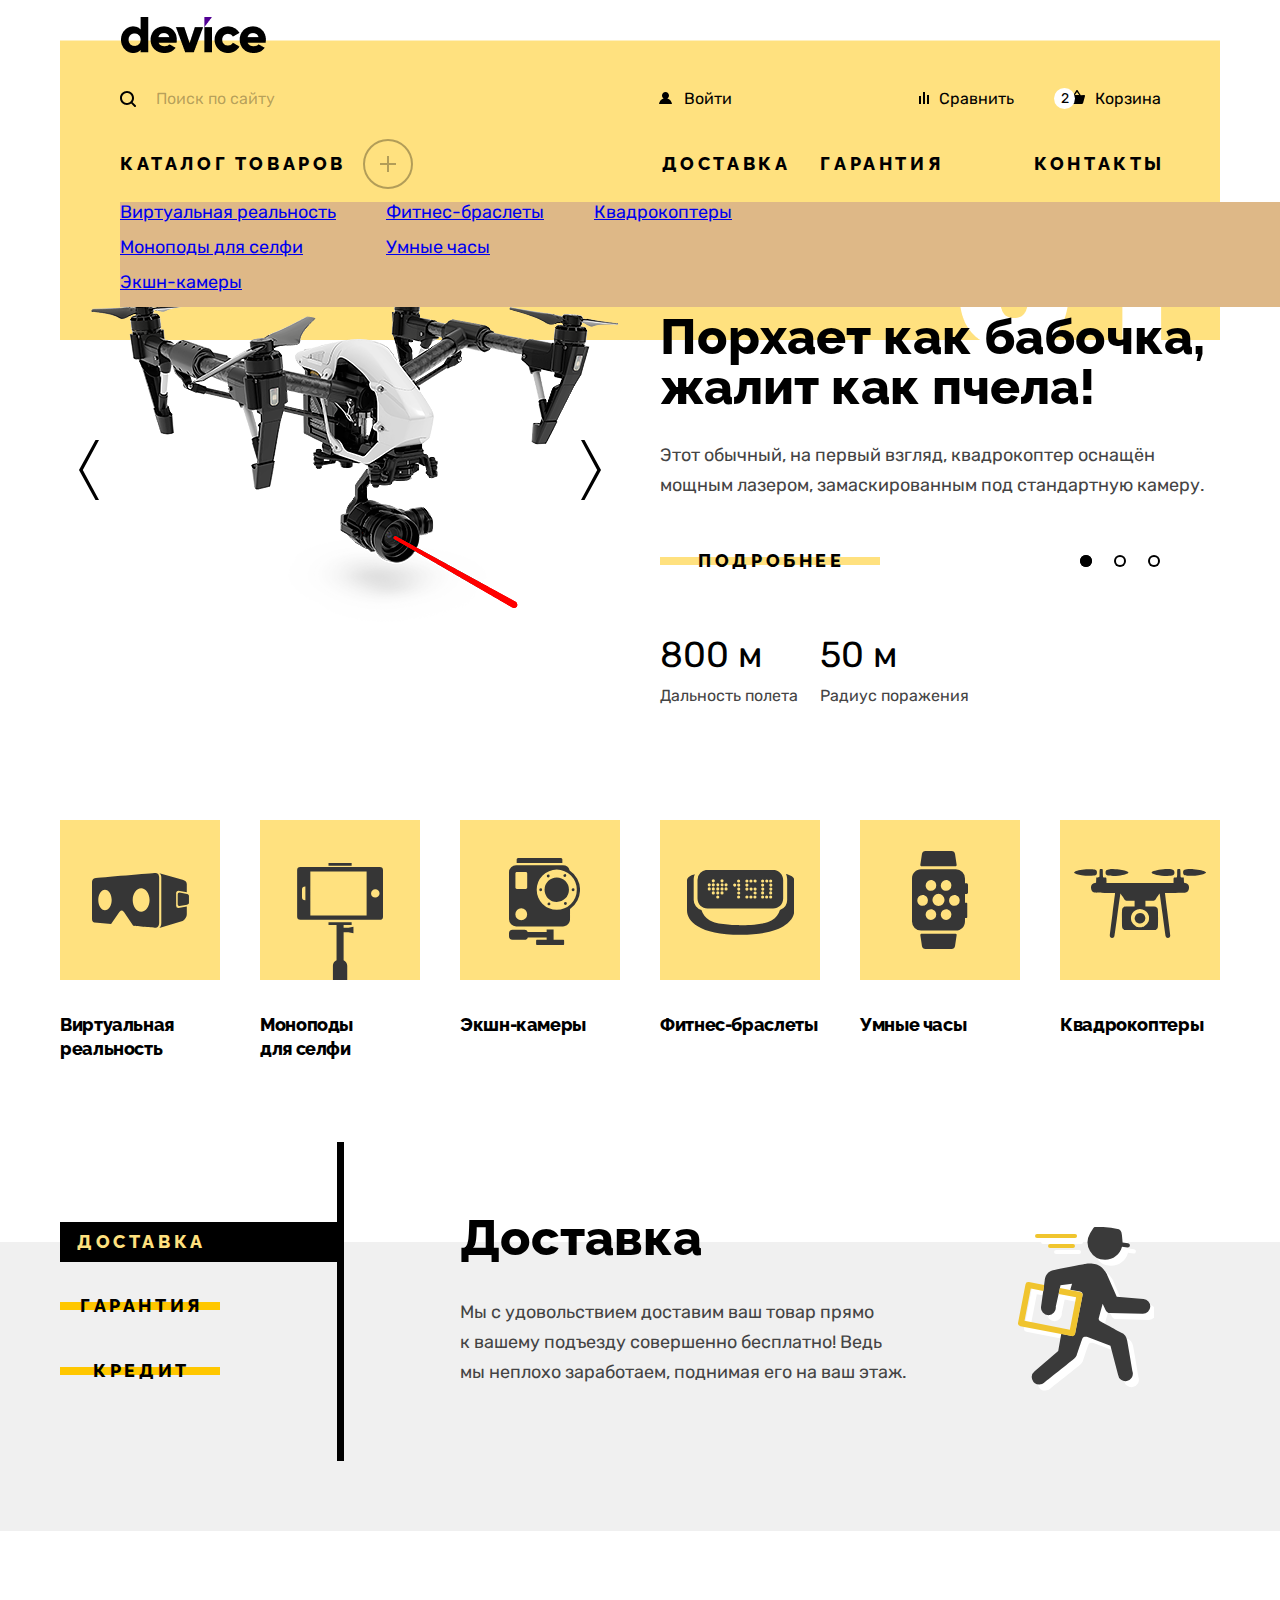
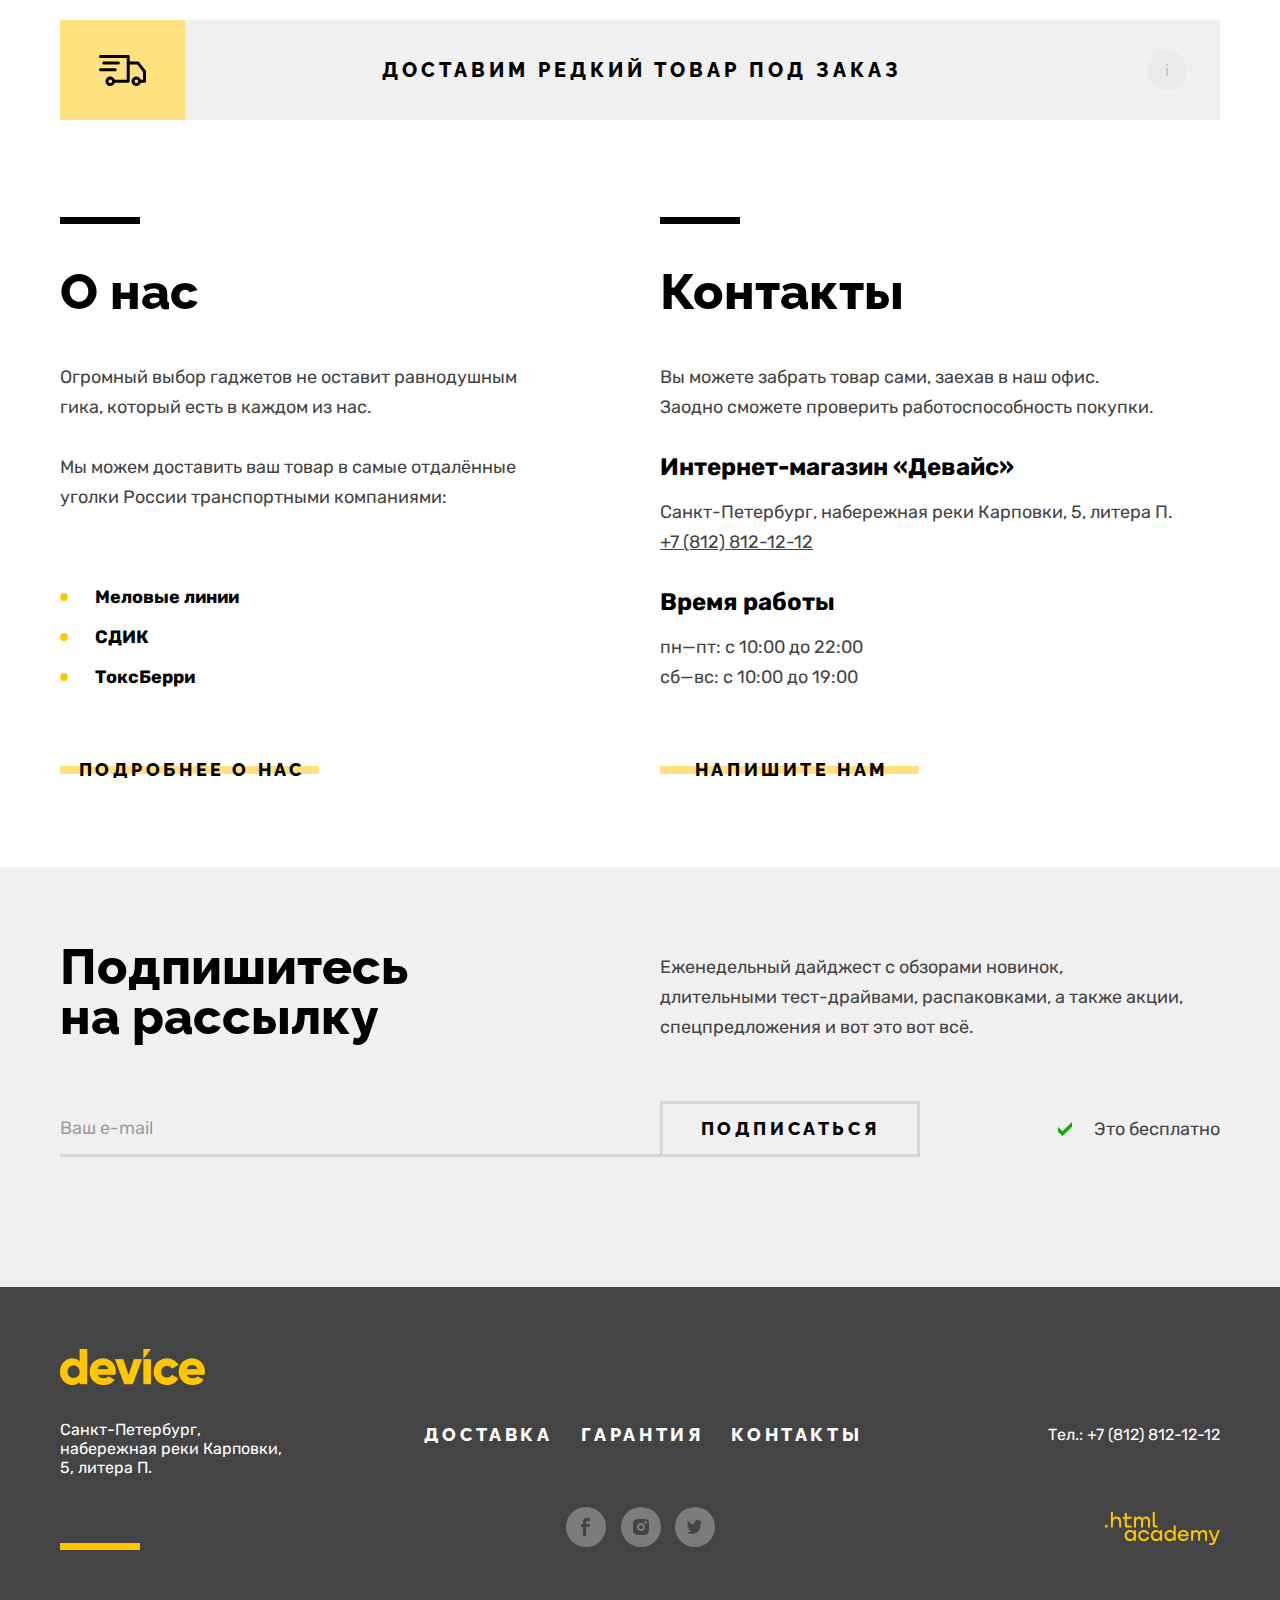
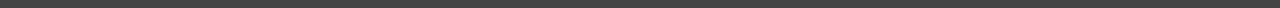
==== commit 5f85944e: "Доработка проекта по 7-ой части" ====
--- a/index.html
+++ b/index.html
@@ -56,8 +56,10 @@
                   <h2 class="popover_title visually_hidden">Корзина</h2>
                   <ul class="popover_basket_list">
                     <li class="poover_basket_item">
-                      <img class="popover_image" src="img/selfi_sticks/non_prof_stick.jpg" width="41" height="43" alt="Любительская селфи-палка">
-                      <span class="popover_text">Любительская селфи-палка</span>
+                      <a class="popover_card_link" href="#">
+                        <img class="popover_image" src="img/selfi_sticks/non_prof_stick.jpg" width="41" height="43" alt="Любительская селфи-палка">
+                        <span class="popover_text">Любительская селфи-палка</span>
+                      </a>
                       <button class="delete_item">
                         <svg class="icon_delete" width="11" height="11" xmlns="http://www.w3.org/2000/svg">
                           <path d="m11 1-1-1-4.5 4.5L1 0 0 1l4.5 4.5L0 10l1 1 4.5-4.5L10 11l1-1-4.5-4.5L11 1Z"/>
@@ -65,8 +67,10 @@
                       </button>
                     </li>
                     <li class="poover_basket_item">
-                      <img class="popover_image" src="img/selfi_sticks/prof_stick.jpg" width="41" height="43" alt="Любительская селфи-палка">
-                      <span class="popover_text">Профессиональная селфи-палка</span>
+                      <a class="popover_card_link" href="#">
+                        <img class="popover_image" src="img/selfi_sticks/prof_stick.jpg" width="41" height="43" alt="Любительская селфи-палка">
+                        <span class="popover_text">Профессиональная селфи-палка</span>
+                      </a>
                       <button class="delete_item">
                         <svg class="icon_delete" width="11" height="11" xmlns="http://www.w3.org/2000/svg">
                           <path d="m11 1-1-1-4.5 4.5L1 0 0 1l4.5 4.5L0 10l1 1 4.5-4.5L10 11l1-1-4.5-4.5L11 1Z"/>
@@ -80,7 +84,7 @@
                   <span class="summa">Сумма: 2000 ₽</span>
                 </div>
                 <div class="popover_wrapper">
-                  <a class="link link_open_basket">Открыть корзину</a>
+                  <a class="link link_open_basket" href="#">Открыть корзину</a>
                 </div>
               </div>
             </li>
@@ -98,6 +102,20 @@
               <svg width="16" height="16" fill="#000" xmlns="http://www.w3.org/2000/svg">
                 <path d="M16 7H0v2h16V7Z"/>
               </svg>
+            </div>
+            <div class="submenu">
+              <ul class="submenu_list">
+                <li class="submenu_item"><a class="submenu_link" href="#">Виртуальная реальность</a></li>
+                <li class="submenu_item"><a class="submenu_link" href="#">Моноподы для cелфи</a></li>
+                <li class="submenu_item"><a class="submenu_link" href="#">Экшн-камеры</a></li>
+              </ul>
+              <ul class="submenu_list">
+                <li class="submenu_item"><a class="submenu_link" href="#">Фитнес-браслеты</a></li>
+                <li class="submenu_item"><a class="submenu_link" href="#">Умные часы</a></li>
+              </ul>
+              <ul class="submenu_list">
+                <li class="submenu_item"><a class="submenu_link" href="#">Квадрокоптеры</a></li>
+              </ul>
             </div>
           </li>
           <li class="item_delivery"><a href="#delivery" class="link menu_link link_outline">Доставка</a></li>
@@ -413,16 +431,18 @@
       </section>
 
       <div class="page-container">
-        <section class="delivery_exclusion">
-          <h2 class="h2_footer visually_hidden">Доставка под заказ</h2>
-          <div class="bg_delivery_image">
-            <svg width="47" height="31" xmlns="http://www.w3.org/2000/svg">
-              <g clip-path="url(#a)"><path d="m46.7 15.4-6.5-8.2c-.3-.4-.7-.6-1.2-.6h-8.3V1.5C30.7.7 30 0 29.2 0H1.5C.7 0 0 .7 0 1.5S.7 3 1.5 3h26.2v21.7H15.8c-.6-1.9-2.4-3.3-4.5-3.3-2.6 0-4.8 2.2-4.8 4.8 0 2.6 2.2 4.8 4.8 4.8 2.1 0 3.9-1.4 4.5-3.3h13.4c.8 0 1.5-.7 1.5-1.5V9.6h7.6l5.7 7.3v7.9h-2.2c-.6-1.9-2.4-3.3-4.5-3.3-2.6 0-4.8 2.2-4.8 4.8 0 2.6 2.1 4.8 4.8 4.8 2.1 0 3.9-1.4 4.5-3.3h3.7c.8 0 1.5-.7 1.5-1.5v-9.9c0-.4-.1-.7-.3-1ZM11.3 28c-1 0-1.8-.8-1.8-1.8s.8-1.8 1.8-1.8 1.8.8 1.8 1.8-.9 1.8-1.8 1.8Zm26.1 0c-1 0-1.8-.8-1.8-1.8s.8-1.8 1.8-1.8 1.8.8 1.8 1.8-.9 1.8-1.8 1.8Z"/><path d="M19.4 9.6c.8 0 1.5-.7 1.5-1.5s-.7-1.5-1.5-1.5H4.8c-.8 0-1.5.7-1.5 1.5S4 9.6 4.8 9.6h14.6Zm-1.7 5.1c0-.8-.7-1.5-1.5-1.5H1.5c-.8 0-1.5.7-1.5 1.5s.7 1.5 1.5 1.5h14.7c.8 0 1.5-.7 1.5-1.5Z"/></g><defs><clipPath id="a"><path d="M0 0h47v31H0z"/></clipPath></defs>
-            </svg>
+        <a class="link_delivery_exclusion" href="#">
+          <div class="delivery_exclusion">
+            <h2 class="h2_footer visually_hidden">Доставка под заказ</h2>
+            <div class="bg_delivery_image">
+              <svg width="47" height="31" xmlns="http://www.w3.org/2000/svg">
+                <g clip-path="url(#a)"><path d="m46.7 15.4-6.5-8.2c-.3-.4-.7-.6-1.2-.6h-8.3V1.5C30.7.7 30 0 29.2 0H1.5C.7 0 0 .7 0 1.5S.7 3 1.5 3h26.2v21.7H15.8c-.6-1.9-2.4-3.3-4.5-3.3-2.6 0-4.8 2.2-4.8 4.8 0 2.6 2.2 4.8 4.8 4.8 2.1 0 3.9-1.4 4.5-3.3h13.4c.8 0 1.5-.7 1.5-1.5V9.6h7.6l5.7 7.3v7.9h-2.2c-.6-1.9-2.4-3.3-4.5-3.3-2.6 0-4.8 2.2-4.8 4.8 0 2.6 2.1 4.8 4.8 4.8 2.1 0 3.9-1.4 4.5-3.3h3.7c.8 0 1.5-.7 1.5-1.5v-9.9c0-.4-.1-.7-.3-1ZM11.3 28c-1 0-1.8-.8-1.8-1.8s.8-1.8 1.8-1.8 1.8.8 1.8 1.8-.9 1.8-1.8 1.8Zm26.1 0c-1 0-1.8-.8-1.8-1.8s.8-1.8 1.8-1.8 1.8.8 1.8 1.8-.9 1.8-1.8 1.8Z"/><path d="M19.4 9.6c.8 0 1.5-.7 1.5-1.5s-.7-1.5-1.5-1.5H4.8c-.8 0-1.5.7-1.5 1.5S4 9.6 4.8 9.6h14.6Zm-1.7 5.1c0-.8-.7-1.5-1.5-1.5H1.5c-.8 0-1.5.7-1.5 1.5s.7 1.5 1.5 1.5h14.7c.8 0 1.5-.7 1.5-1.5Z"/></g><defs><clipPath id="a"><path d="M0 0h47v31H0z"/></clipPath></defs>
+              </svg>
+            </div>
+            <p class="delivery_exclusion_text">Доставим редкий товар под заказ</p>
+            <div class="bg_delivery_info"></div>
           </div>
-          <p class="delivery_exclusion_text">Доставим редкий товар под заказ</p>
-          <div class="bg_delivery_info"></div>
-        </section>
+        </a>
 
         <section class="information">
           <section class="info_wrapper">
--- a/css/main.css
+++ b/css/main.css
@@ -106,12 +106,6 @@
 
 .header_logo:hover {
   opacity: 0.6;
-}
-
-.header_logo:focus {
-  outline: 2px solid #AF4FFF;
-  outline-offset: 5px;
-  border-radius: 25px;
 }
 
 .header_logo:active {
@@ -237,6 +231,10 @@
   display: block;
 }
 
+.header_form:focus-within .header_input:not(:placeholder-shown) {
+  outline: 2px solid #000;
+}
+
 .header_nav_list {
   display: flex;
   flex-wrap: wrap;
@@ -340,8 +338,8 @@
   background-color: #000;
   box-shadow: 0 10px 0 0 #e5e5e5;
   position: absolute;
-  top: 30px;
-  right: -41px;
+  top: 33px;
+  right: -45px;
   z-index: 1;
   box-sizing: border-box;
   display: none;
@@ -354,8 +352,7 @@
   width: 14px;
   height: 6px;
   top: -6px;
-  left: 50%;
-  transform: translateX(-50%);
+  left: 150px;
 }
 
 .popover_wrapper {
@@ -366,13 +363,12 @@
 .popover_basket_list {
   margin: 0;
   padding: 0;
-  margin-bottom: 20px;
 }
 
 .poover_basket_item {
   display: grid;
-  grid-template-columns: 41px 182px 11px;
-  gap: 0 23px;
+  grid-template-columns: 246px 23px;
+  gap: 0 11px;
   position: relative;
 }
 
@@ -394,18 +390,20 @@
   padding: 0;
   margin: 0;
   border: none;
+  outline: none;
   background-color: transparent;
   align-self: flex-start;
-  padding: 4px 0;
+  margin-top: 2px;
+  padding: 4px 6px;
 }
 
 .delete_item:hover {
   fill-opacity: 0.6;
 }
 
-.delete_item:focus .icon_delete{
+.delete_item:focus {
   outline: 2px solid #AF4FFF;
-  outline-offset: 7px;
+  outline-offset: 4px;
   border-radius: 50%;
 }
 
@@ -415,6 +413,39 @@
 
 .popover_image {
   display: block;
+}
+
+.popover_card_link {
+  display: grid;
+  grid-template-columns: 41px 182px;
+  gap: 0 23px;
+  text-decoration: none;
+  color: #FFF;
+  margin: 0;
+  padding: 0;
+  outline: none;
+}
+
+.popover_card_link:hover {
+  opacity: 0.6;
+}
+
+.popover_card_link:focus .popover_image {
+  outline: 5px solid #AF4FFF;
+}
+
+.popover_card_link:focus .popover_text {
+  color: #AF4FFF;
+}
+
+.popover_card_link:active {
+  opacity: 0.3;
+}
+
+.popover_text {
+  margin: 0;
+  padding: 0;
+  padding-top: 2px;
 }
 
 .icon_delete {
@@ -438,10 +469,12 @@
   margin: 0;
   display: block;
   background-color: #fff;
+  font-size: 18px;
   text-transform: uppercase;
+  text-align: center;
   letter-spacing: 0.2em;
   width: 100%;
-  padding: 15px 0;
+  padding: 16px 0 14px 0px;
 }
 
 .link_open_basket:hover {
@@ -450,7 +483,7 @@
 
 .link_open_basket:focus {
   outline: 5px solid #AF4FFF;
-  outline-offset: -5px;
+  outline-offset: -1px;
 }
 
 .link_open_basket:active {
@@ -498,14 +531,19 @@
 
 .link_catalog:hover ~ .icon_catalog_minus {
   opacity: 1;
-  margin: 0px;
+  margin-left: 0px;
   border: 2px solid rgba(0, 0, 0);
 }
 
 .link_catalog:focus-visible {
   outline: 2px solid #AF4FFF;
   border-radius: 25px;
-  padding: 0 20px;
+  padding: 0 15px;
+  margin-left: -15px;
+  margin-right: 22px;
+}
+
+.link_catalog:focus-visible ~ .icon_catalog_minus {
   margin-left: -20px;
 }
 
@@ -554,6 +592,28 @@
   opacity: 0;
 }
 
+.submenu {
+  display: flex;
+  position: absolute;
+  margin-top: 63px;
+  width: 1160px;
+  background-color: burlywood;
+  z-index: 2;
+}
+
+.submenu_list {
+  list-style-type: none;
+  margin: 0;
+  padding: 0;
+  margin-right: 50px;
+}
+
+.submenu_item {
+  padding-top: 10px;
+  padding-bottom: 10px;
+  margin-bottom: 15px;
+}
+
 .menu_link {
   line-height: 21px;
   text-transform: uppercase;
@@ -741,6 +801,8 @@
 
 .all_link:focus {
   background: linear-gradient(to bottom, transparent 0px 7px, #AF4FFF 7px 15px, transparent 15px 20px);
+  box-shadow: 0 -9px 0 0 #FFF,
+              0 11px 0 0 #FFF;
 }
 
 .all_link:active {
@@ -794,7 +856,14 @@
 }
 
 .switch_button:focus{
-  box-shadow: 0px 0px 0px 2px rgb(175, 79, 255) inset;
+  outline: 2px solid #AF4FFF;
+  outline-offset: -2px;
+  border-color: transparent;
+}
+
+.switch_button.switch_button_current:focus {
+  outline: 2px solid #000;
+  outline-offset: -2px;
 }
 
 .switch_button:active {
@@ -1041,6 +1110,13 @@
   justify-content: space-between;
   align-items: center;
   background: #F0F0F0;
+}
+
+.link_delivery_exclusion {
+  display: block;
+  margin: 0;
+  padding: 0;
+  text-decoration: none;
   margin-bottom: 147px;
 }
 
@@ -1054,6 +1130,11 @@
 
 .delivery_exclusion:focus {
   outline: 5px solid #AF4FFF;
+}
+
+.link_delivery_exclusion:focus {
+  outline: 5px solid #AF4FFF;
+  outline-offset: -1px;
 }
 
 .delivery_exclusion:active .bg_delivery_image {
@@ -1270,10 +1351,7 @@
 
 .field_email:focus {
   background-color: #DCDCDC;
-}
-
-.field_email:active {
-  border-bottom: 3px solid rgb(0, 0, 0);
+  border-bottom: 3px solid #d8d8d8;
   outline: none;
 }
 
@@ -1308,6 +1386,7 @@
 }
 
 .sign_button:focus {
+  outline: none;
   border: 3px solid #AF4FFF;
 }
 
@@ -1375,12 +1454,6 @@
 
 .link_logo:hover {
   opacity: 0.6;
-}
-
-.link_logo:focus {
-  outline: 2px solid #AF4FFF;
-  outline-offset: 10px;
-  border-radius: 10px;
 }
 
 .link_logo:active {
@@ -1546,7 +1619,7 @@
 .link_logo_footer:focus {
   outline: 2px solid #AF4FFF;
   outline-offset: 10px;
-  border-radius: 10px;
+  border-radius: 1px;
 }
 
 .link_logo_footer:active .icon_html{
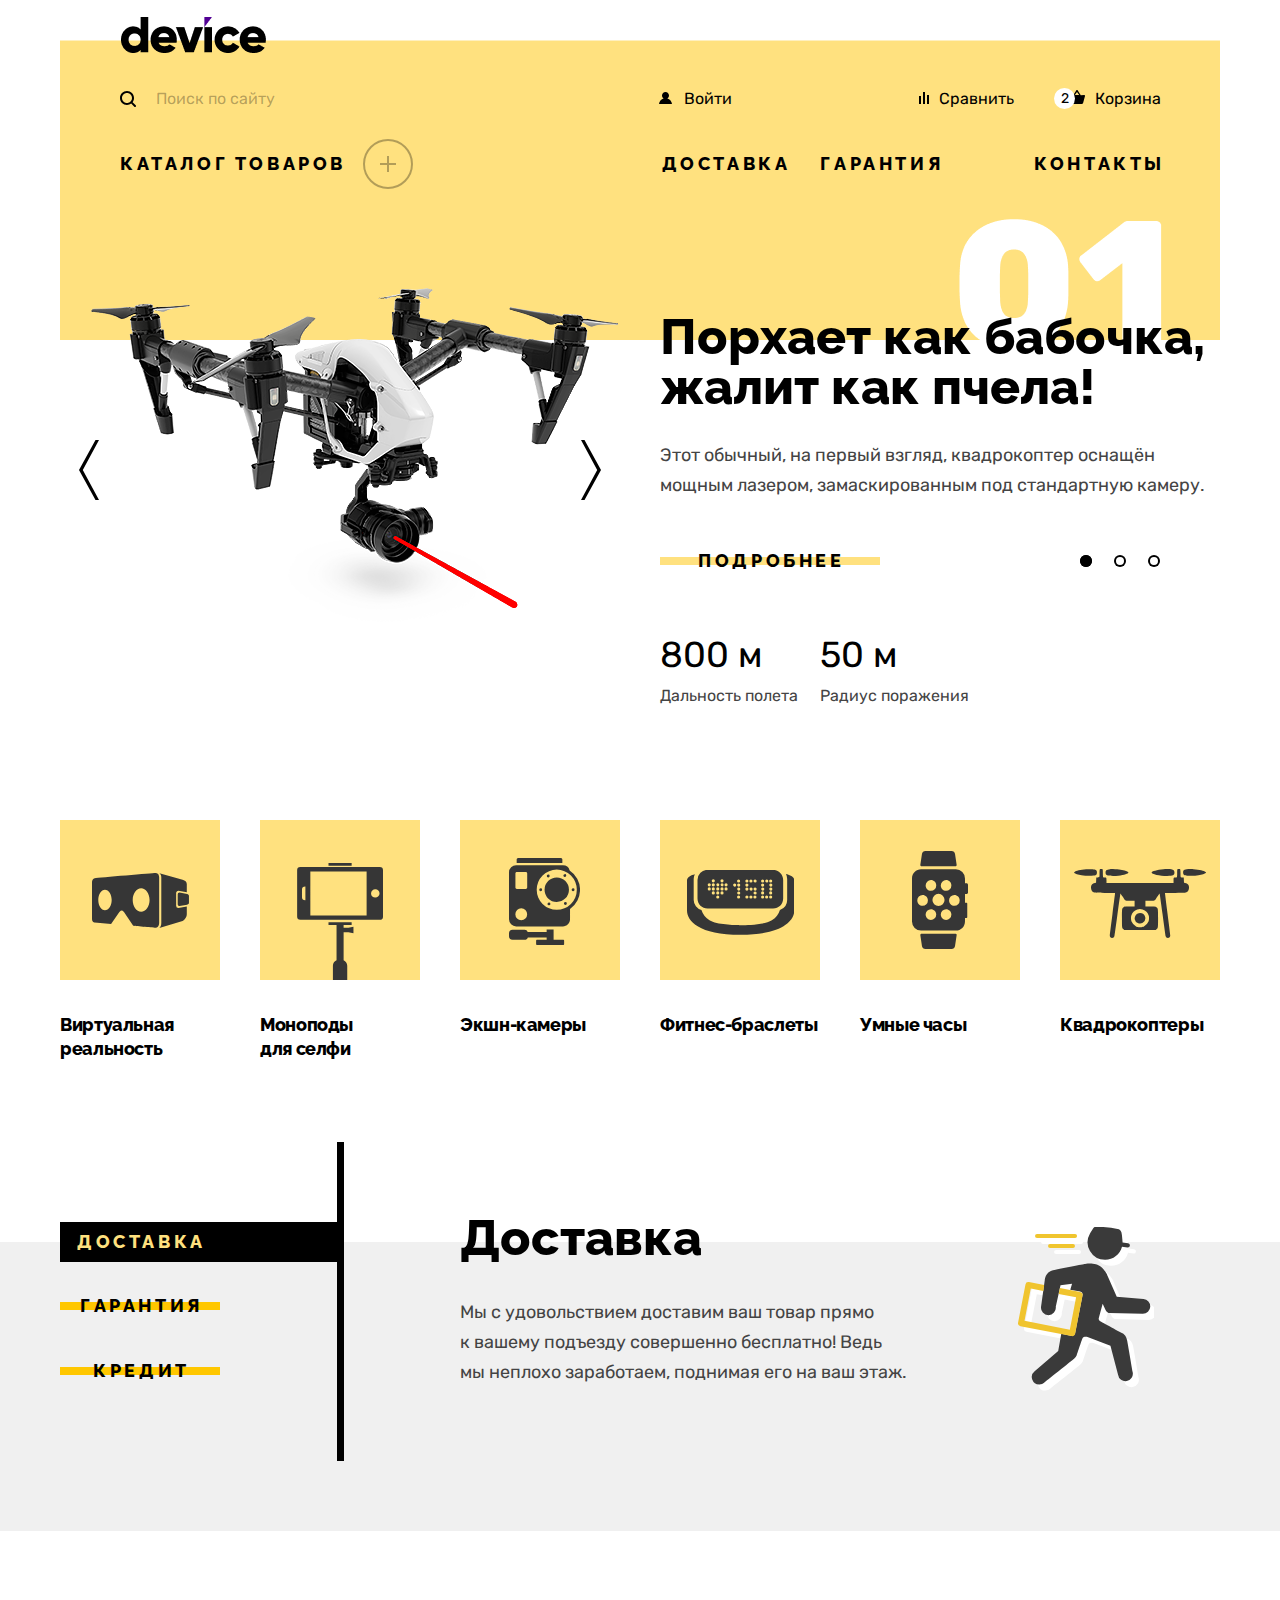
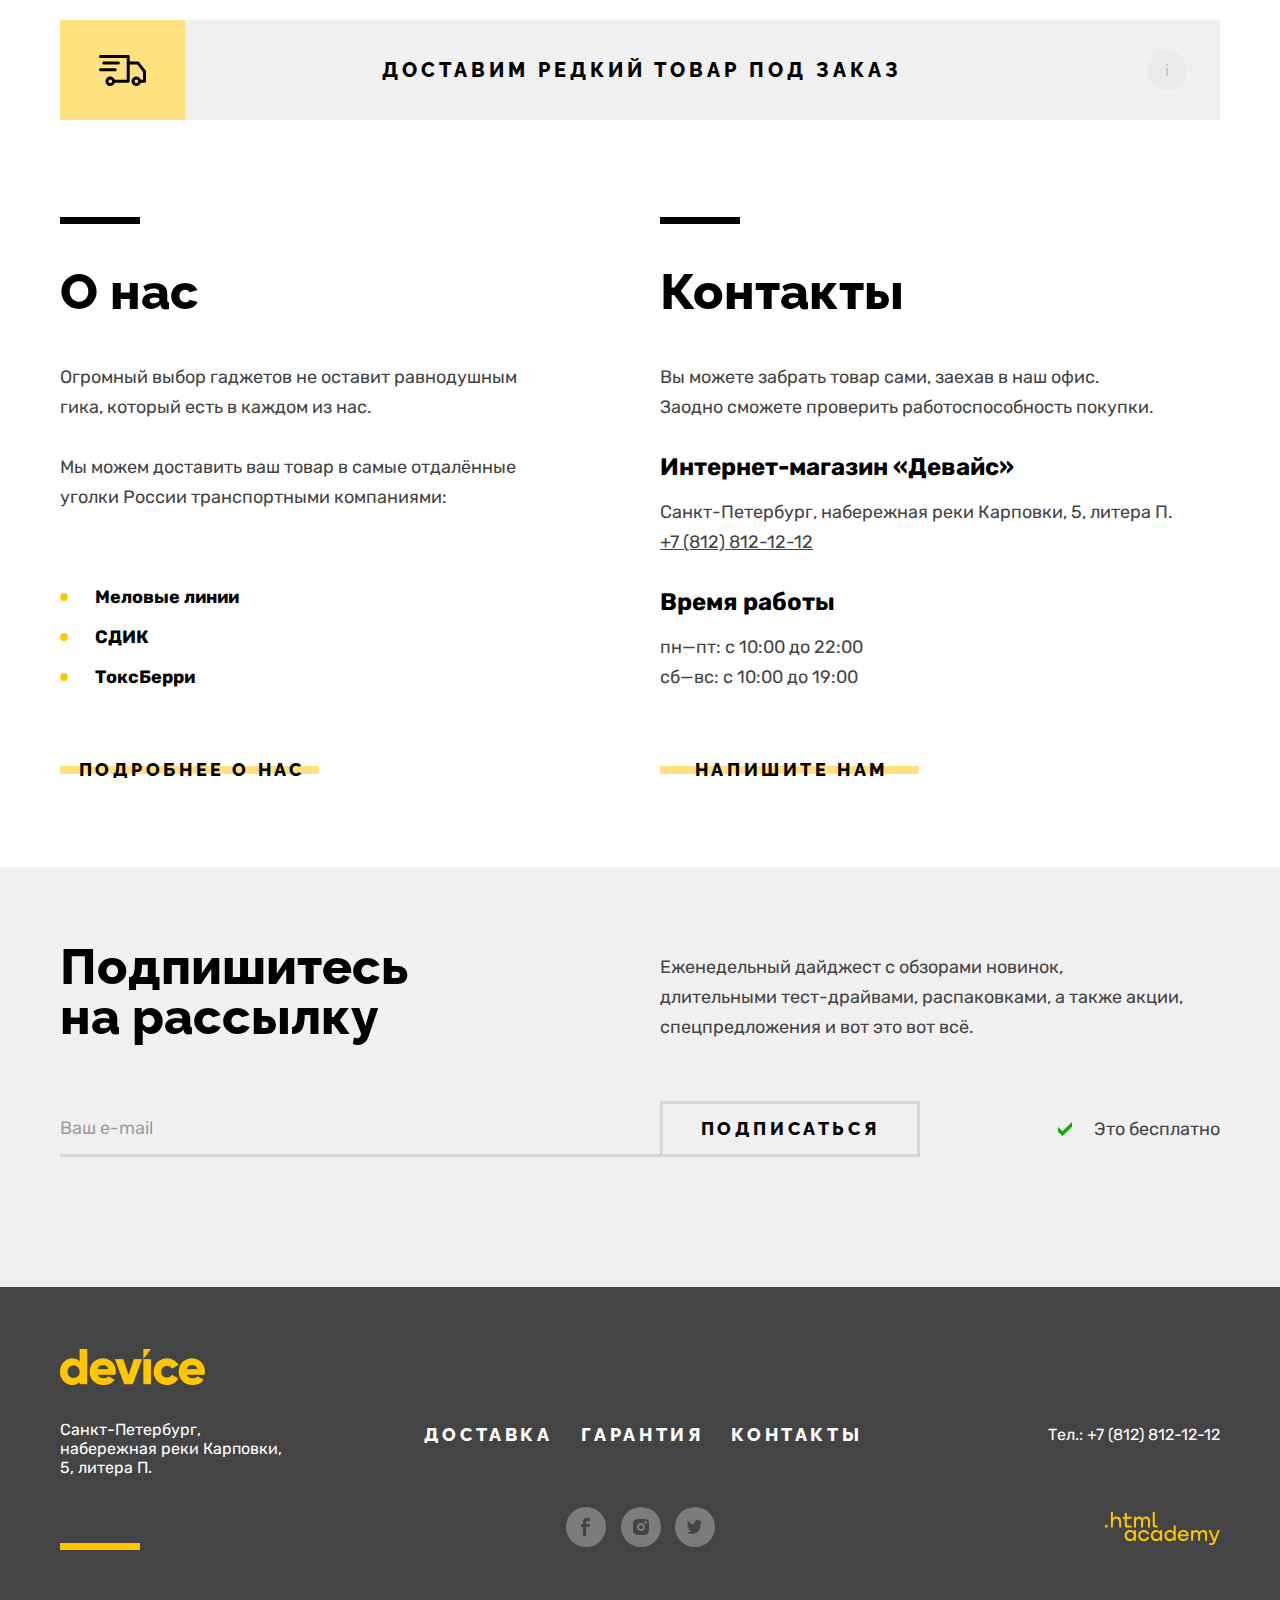
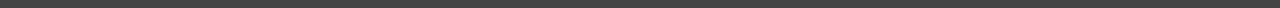
==== commit db76b0b0: "Доработка проекта по седьмой главе" ====
--- a/index.html
+++ b/index.html
@@ -103,19 +103,21 @@
                 <path d="M16 7H0v2h16V7Z"/>
               </svg>
             </div>
-            <div class="submenu">
-              <ul class="submenu_list">
-                <li class="submenu_item"><a class="submenu_link" href="#">Виртуальная реальность</a></li>
-                <li class="submenu_item"><a class="submenu_link" href="#">Моноподы для cелфи</a></li>
-                <li class="submenu_item"><a class="submenu_link" href="#">Экшн-камеры</a></li>
-              </ul>
-              <ul class="submenu_list">
-                <li class="submenu_item"><a class="submenu_link" href="#">Фитнес-браслеты</a></li>
-                <li class="submenu_item"><a class="submenu_link" href="#">Умные часы</a></li>
-              </ul>
-              <ul class="submenu_list">
-                <li class="submenu_item"><a class="submenu_link" href="#">Квадрокоптеры</a></li>
-              </ul>
+            <div class="submenu_wrapper">
+              <div class="submenu">
+                <ul class="submenu_list">
+                  <li class="submenu_item"><a class="submenu_link" href="#">Виртуальная реальность</a></li>
+                  <li class="submenu_item"><a class="submenu_link" href="#">Моноподы для cелфи</a></li>
+                  <li class="submenu_item"><a class="submenu_link" href="#">Экшн-камеры</a></li>
+                </ul>
+                <ul class="submenu_list submit_watch">
+                  <li class="submenu_item"><a class="submenu_link" href="#">Фитнес-браслеты</a></li>
+                  <li class="submenu_item"><a class="submenu_link" href="#">Умные часы</a></li>
+                </ul>
+                <ul class="submenu_list">
+                  <li class="submenu_item"><a class="submenu_link" href="#">Квадрокоптеры</a></li>
+                </ul>
+              </div>
             </div>
           </li>
           <li class="item_delivery"><a href="#delivery" class="link menu_link link_outline">Доставка</a></li>
--- a/css/main.css
+++ b/css/main.css
@@ -126,6 +126,7 @@
   margin: 0 auto;
   padding-left: 60px;
   padding-right: 25px;
+  position: relative;
 }
 
 .header_menu_full {
@@ -535,6 +536,10 @@
   border: 2px solid rgba(0, 0, 0);
 }
 
+.link_catalog:hover ~ .submenu_wrapper {
+  display: flex;
+}
+
 .link_catalog:focus-visible {
   outline: 2px solid #AF4FFF;
   border-radius: 25px;
@@ -592,26 +597,63 @@
   opacity: 0;
 }
 
+.submenu_wrapper {
+  display: none;
+}
+
 .submenu {
   display: flex;
   position: absolute;
-  margin-top: 63px;
-  width: 1160px;
-  background-color: burlywood;
-  z-index: 2;
+  margin-top: 53px;
+  left: 0;
+  padding: 30px 45px 57px 45px;
+  width: 1070px;
+  background-color: #ffe17f;
+  z-index: 1;
 }
 
 .submenu_list {
-  list-style-type: none;
-  margin: 0;
-  padding: 0;
-  margin-right: 50px;
-}
-
-.submenu_item {
-  padding-top: 10px;
-  padding-bottom: 10px;
-  margin-bottom: 15px;
+  margin: 0;
+  padding: 0;
+  min-width: 200px;
+  line-height: 18px;
+  margin-right: 16px;
+}
+
+.submit_watch {
+  margin-right: 1px;
+}
+
+.submenu_item:not(:last-child) {
+  margin-bottom: 17px;
+}
+
+.submenu_link {
+  margin: 0;
+  padding: 0;
+  text-decoration: none;
+  color: #000;
+  font-family: inherit;
+  font-size: 16px;
+  padding: 0 15px;
+}
+
+.submenu_link:hover {
+  opacity: 0.6;
+}
+
+.item_catalog:focus-within .submenu_wrapper {
+  display: block;
+}
+
+.item_catalog:focus-within .submenu_link:focus {
+  outline: 2px solid #AF4FFF;
+  outline-offset: 5px;
+  border-radius: 25px;
+}
+
+.submenu_link:active {
+  opacity: 0.3;
 }
 
 .menu_link {
@@ -2049,6 +2091,7 @@
 .filter_button:focus {
   outline: none;
   background: linear-gradient(to bottom, transparent 0px 8px, #AF4FFF 8px 16px, transparent 16px 20px);
+  box-shadow: 0 -9px 0 0 transparent, 0 11px 0 0 transparent;
 }
 
 .filter_button:active {
@@ -2357,7 +2400,8 @@
 .pagination_number {
   font-size: 16px;
   line-height: 19px;
-  opacity: 0.3;
+  color: rgb(0, 0, 0, 0.3);
+  text-decoration: none;
   padding: 3px 10px 6px 11px;
   cursor: pointer;
 }
@@ -2366,8 +2410,8 @@
   opacity: 1;
 }
 
-.pagination_list:focus-within .pagination_number{
-  outline: 5px solid #AF4FFF;
+.pagination_number:focus {
+  outline: 5px solid rgb(175, 79, 255, 1);
 }
 
 .pagination_number:active {
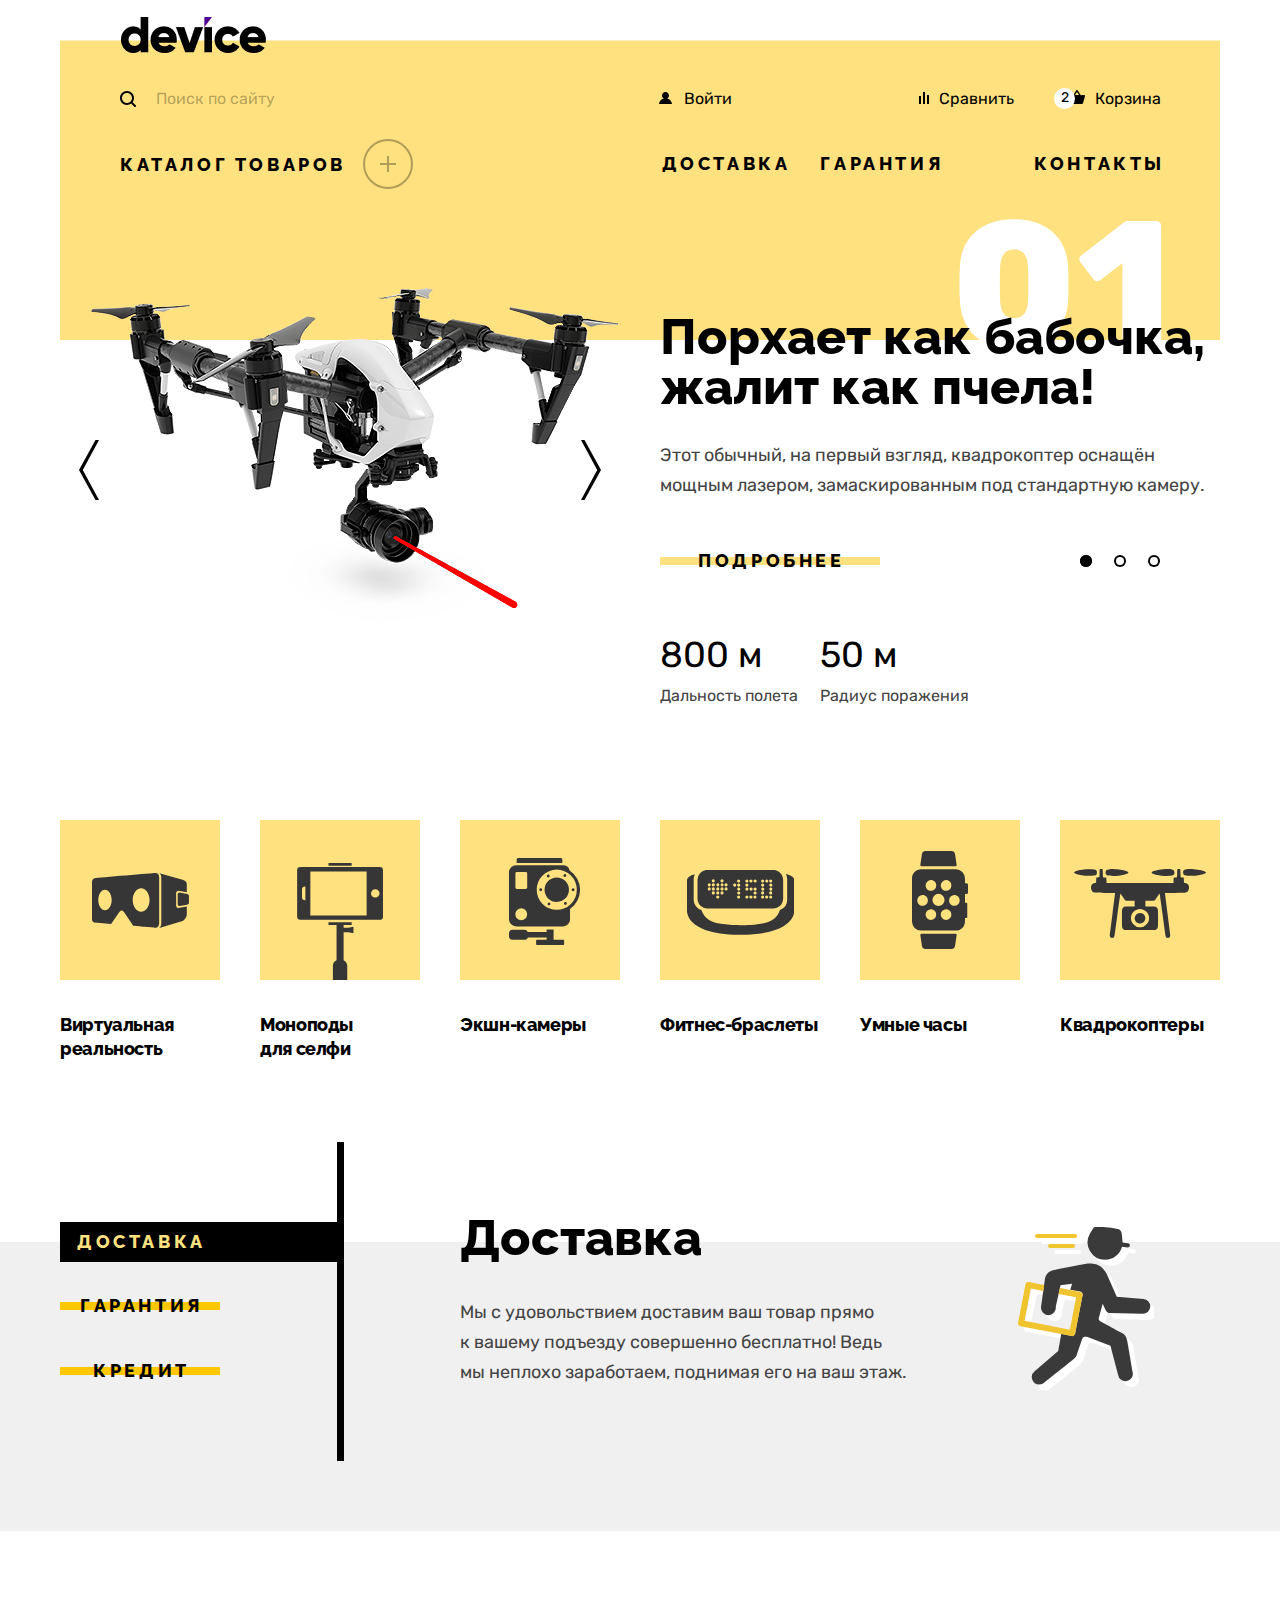
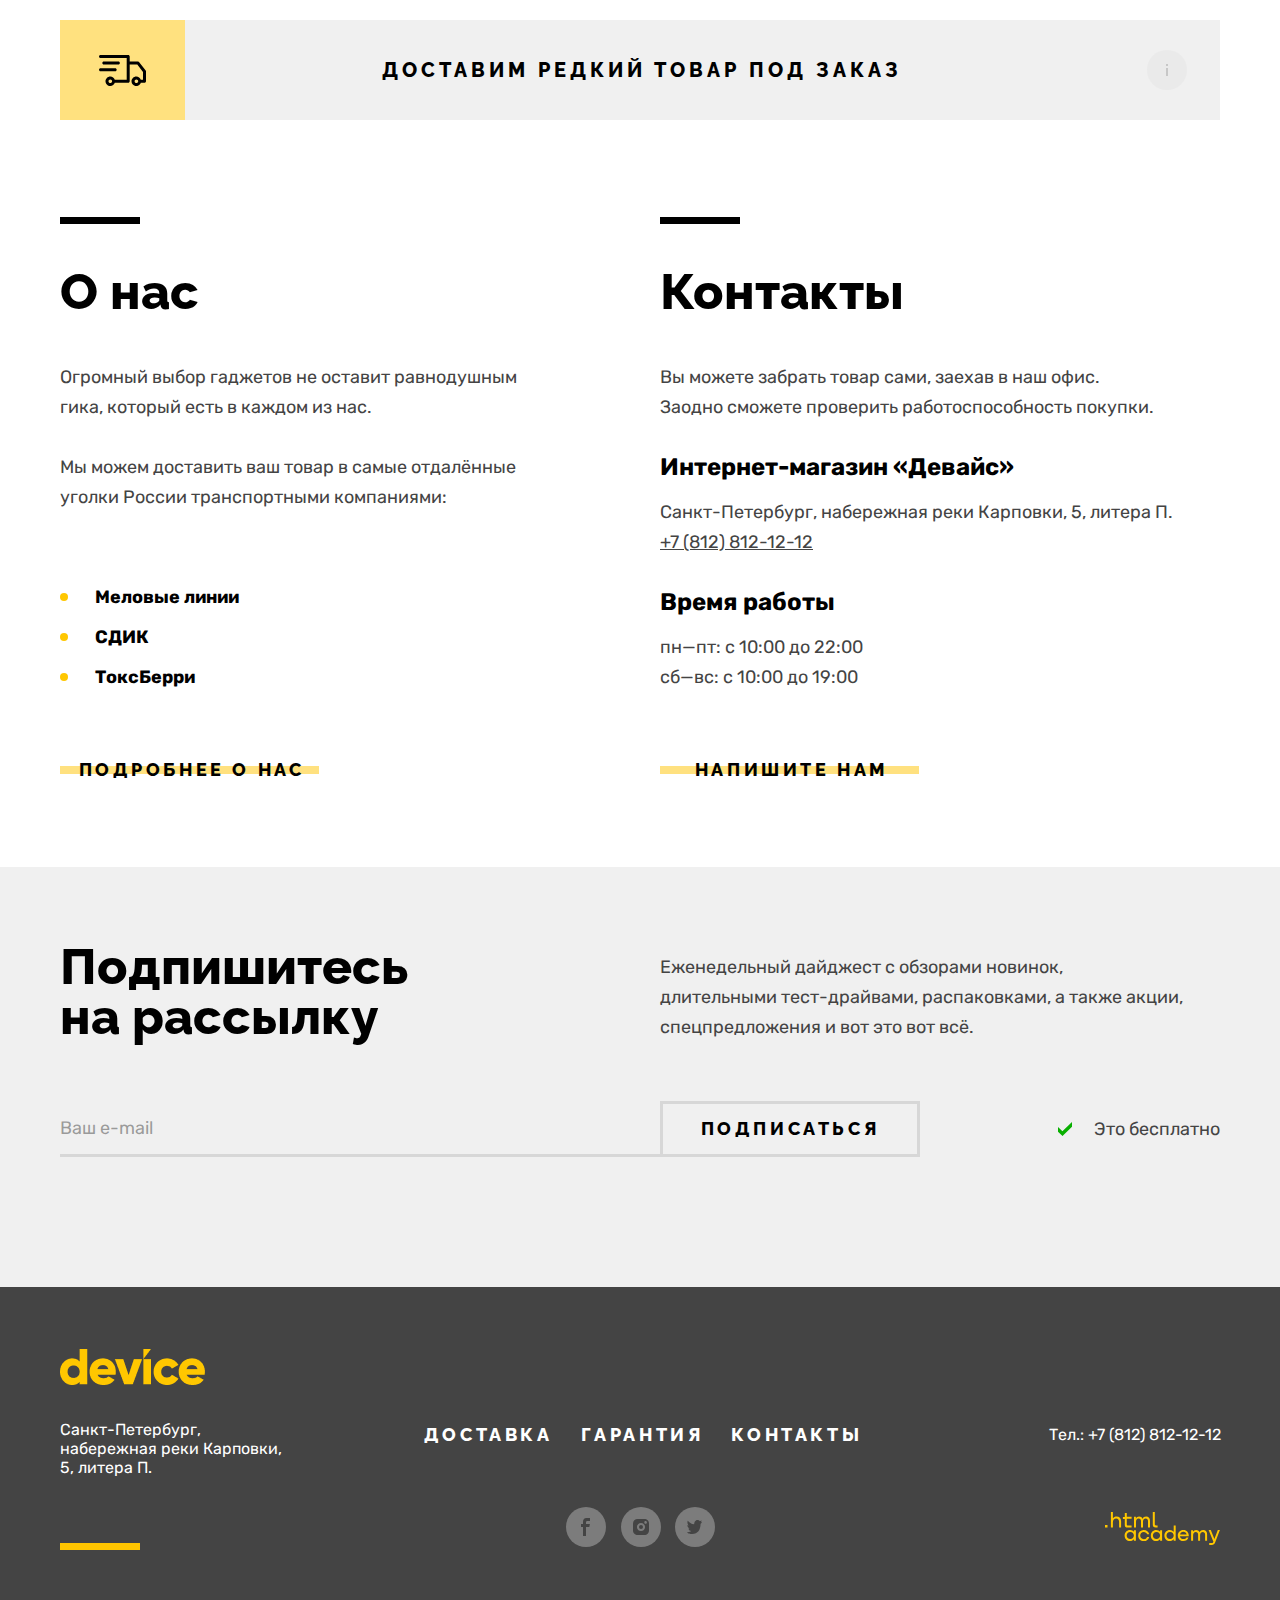
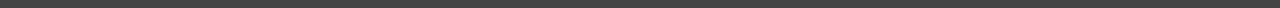
==== commit 2a45f7b7: "Проверяем макет по критериям" ====
--- a/index.html
+++ b/index.html
@@ -5,6 +5,7 @@
     <meta http-equiv="X-UA-Compatible" content="IE=edge">
     <meta name="viewport" content="width=device-width, initial-scale=1.0">
     <title>Девайс</title>
+    <link rel="icon" type="image/png" sizes="32x32" href="img/favicon.png">
     <link rel="stylesheet" href="css/main.css">
   </head>
 
@@ -16,14 +17,14 @@
       <nav class="header_nav">
         <div class="header_menu_full">
           <form action="#" method="get" class="header_form">
+            <span class="visually_hidden">Поиск по сайту</span>
             <label class="header_search" for="search">
               <svg class="icon_search" aria-hidden="true" focusable="false" width="16" height="16" fill="none" xmlns="http://www.w3.org/2000/svg">
                 <path d="m15.7 14.3-3.1-3.1C13.5 10 14 8.6 14 7c0-3.9-3.1-7-7-7S0 3.1 0 7s3.1 7 7 7c1.6 0 3-.5 4.2-1.4l3.1 3.1c.2.2.4.3.7.3.6 0 1-.4 1-1 0-.2-.1-.5-.3-.7ZM2 7c0-2.8 2.2-5 5-5s5 2.2 5 5-2.2 5-5 5-5-2.2-5-5Z" fill="#000"/>
               </svg>
-              <div class="visually_hidden">Поиск по сайту</div>
             </label>
-            <input class="header_input" type="text" name="search" placeholder="Поиск по сайту">
-            <button class="btn_search">Найти</button>
+            <input class="header_input" type="text" name="search" id="search" placeholder="Поиск по сайту">
+            <button class="btn_search" type="submit">Найти</button>
           </form>
           <ul class="header_nav_list">
             <li class="item_entrance">
@@ -53,14 +54,14 @@
 
               <div class="popover">
                 <div class="popover_wrapper">
-                  <h2 class="popover_title visually_hidden">Корзина</h2>
+                  <h2 class="subtitle visually_hidden">Корзина</h2>
                   <ul class="popover_basket_list">
                     <li class="poover_basket_item">
                       <a class="popover_card_link" href="#">
                         <img class="popover_image" src="img/selfi_sticks/non_prof_stick.jpg" width="41" height="43" alt="Любительская селфи-палка">
                         <span class="popover_text">Любительская селфи-палка</span>
                       </a>
-                      <button class="delete_item">
+                      <button class="delete_item" type="button">
                         <svg class="icon_delete" width="11" height="11" xmlns="http://www.w3.org/2000/svg">
                           <path d="m11 1-1-1-4.5 4.5L1 0 0 1l4.5 4.5L0 10l1 1 4.5-4.5L10 11l1-1-4.5-4.5L11 1Z"/>
                         </svg>
@@ -71,7 +72,7 @@
                         <img class="popover_image" src="img/selfi_sticks/prof_stick.jpg" width="41" height="43" alt="Любительская селфи-палка">
                         <span class="popover_text">Профессиональная селфи-палка</span>
                       </a>
-                      <button class="delete_item">
+                      <button class="delete_item" type="button">
                         <svg class="icon_delete" width="11" height="11" xmlns="http://www.w3.org/2000/svg">
                           <path d="m11 1-1-1-4.5 4.5L1 0 0 1l4.5 4.5L0 10l1 1 4.5-4.5L10 11l1-1-4.5-4.5L11 1Z"/>
                         </svg>
@@ -131,8 +132,8 @@
       <div class="page-container">
         <section class="main_page">
           <div class="main_slider">
+            <h1 class="visually_hidden">Интернет-магазин "Девайс"</h1>
             <section class="gallery">
-              <h1 class="visually_hidden">Интернет-магазин "Девайс"</h1>
               <section class="gallery_img">
                 <div class="slider_wrapper">
                   <img class="gallery_image" src="img/quadcopter.png" width="560" height="560" alt="Квадрокоптер">
@@ -186,8 +187,8 @@
           </div>
 
           <div class="main_slider visually_hidden">
+            <h1 class="visually_hidden">Интернет-магазин "Девайс"</h1>
             <section class="gallery">
-              <h1 class="visually_hidden">Интернет-магазин "Девайс"</h1>
               <section class="gallery_img">
                 <div class="slider_wrapper">
                   <img class="gallery_image" src="img/bracelet.png" width="560" height="560" alt="Фитнес-браслет">
@@ -237,8 +238,8 @@
           </div>
 
           <div class="main_slider visually_hidden">
+            <h1 class="visually_hidden">Интернет-магазин "Девайс"</h1>
             <section class="gallery">
-              <h1 class="visually_hidden">Интернет-магазин "Девайс"</h1>
               <section class="gallery_img">
                 <div class="slider_wrapper">
                   <img class="gallery_image" src="img/selfie_stick.png" width="560" height="560" alt="Палка для селфи">
@@ -297,7 +298,7 @@
         </section>
 
         <section class="product_offers">
-          <h2 class="visually_hidden">Предлагаемые товары</h2>
+          <h2 class="subtitle visually_hidden">Предлагаемые товары</h2>
           <ul class="product_offers_list">
             <li class="product_offers_item">
               <a href="#" class="link product_offers_link">
@@ -354,7 +355,7 @@
               <a href="#" class="link product_offers_link">
                 <div class="bg_offers">
                   <svg class="icon_drone" width="132" height="69" xmlns="http://www.w3.org/2000/svg">
-                    <g clip-path="url(#a)"><path d="M12.05.26C6.51.75 1.84 1.86.58 2.93c-.73.62-.73.62-.24 1.16C1 4.8 4.06 5.73 7.6 6.32c4 .67 12.51.7 13.72.05 1.22-.66 1.63-1.41 1.63-2.98 0-1.62-.62-2.41-2.22-2.85C19.27.15 14.94 0 12.05.26Zm13.72.23c-.13.28-.25 2.1-.25 4.11 0 4.06.15 3.78-2.2 3.93l-1.03.08-.25 5.09-1.2.28a4.75 4.75 0 0 0-3.78 5.3c.13 1.92 1.03 3.34 2.58 4.08 1.1.52 1.47.54 11.24.54 5.55 0 10.14.08 10.19.18.05.13-1.1 9.4-2.58 20.64-1.44 11.23-2.68 21-2.7 21.67C35.72 68 36.6 69 38.12 69c1.24 0 2.01-.64 2.32-1.9.13-.52 1.5-10.34 3.02-21.83a727.78 727.78 0 0 1 2.94-20.86c.1 0 1.08 1.4 2.2 3.13 2.93 4.63 2.4 4.32 7.63 4.32h4.36v5.63l-5.14.08c-4.72.07-5.2.12-5.88.61-1.57 1.16-1.62 1.42-1.62 10.98 0 9.53.02 9.79 1.52 11.05l.85.7H81.7l.85-.7c1.5-1.26 1.52-1.52 1.52-11.05 0-9.56-.05-9.82-1.63-10.98-.67-.49-1.16-.54-5.88-.61l-5.13-.08v-5.63h4.36c5.23 0 4.7.3 7.63-4.32a25.53 25.53 0 0 1 2.2-3.13c.07 0 1.42 9.4 2.94 20.86 1.52 11.5 2.89 21.31 3.01 21.83.31 1.26 1.09 1.9 2.33 1.9 1.52 0 2.4-1 2.34-2.62-.02-.67-1.26-10.44-2.7-21.67a902.33 902.33 0 0 1-2.58-20.64c.05-.1 4.64-.18 10.19-.18 9.77 0 10.13-.02 11.24-.54 1.55-.74 2.45-2.16 2.58-4.08a4.75 4.75 0 0 0-3.8-5.3L110 13.7l-.26-5.09-1.03-.08c-2.34-.15-2.2.13-2.2-3.93 0-2-.12-3.83-.25-4.11-.2-.36-.54-.49-1.37-.49-.61 0-1.23.13-1.42.3-.2.21-.3 1.47-.3 3.94 0 2.47-.1 3.73-.31 3.93-.18.18-.9.31-1.65.31-1.63 0-1.66.05-1.66 3.11v2.29H32.48v-2.29c0-3.06-.02-3.1-1.65-3.1-.75 0-1.47-.14-1.65-.32-.2-.2-.31-1.46-.31-3.93s-.1-3.73-.3-3.93c-.2-.18-.82-.31-1.44-.31-.82 0-1.16.13-1.37.49ZM68.62 40.6a9.5 9.5 0 0 1 6.16 6.17c.44 1.54.31 4.21-.28 5.78a10.23 10.23 0 0 1-4.57 4.94c-1.29.64-1.75.71-3.92.71-2.16 0-2.63-.07-3.92-.71a10.22 10.22 0 0 1-4.56-4.94c-.6-1.57-.73-4.24-.29-5.78a9.58 9.58 0 0 1 6.06-6.17 7.56 7.56 0 0 1 5.32 0Z"/><path d="M63.8 44.44c-2.04.92-3.51 3.65-3.07 5.73a5.43 5.43 0 0 0 8 3.7 5.3 5.3 0 0 0 2.44-5.78 5.38 5.38 0 0 0-5.16-4.14c-.64 0-1.62.23-2.22.49ZM36.1.15c-3.93.67-4.52 1.14-4.52 3.45 0 1.82.46 2.41 2.27 2.95 1.55.47 7.17.52 10.5.13 6.86-.82 11.32-2.54 9.7-3.75-1.27-.9-4.9-1.88-9.06-2.39-2.47-.3-8-.54-8.9-.39Zm53.38.11c-6.31.59-11.86 2.08-11.86 3.18 0 1.73 7.84 3.47 15.63 3.5 5.8 0 7.2-.64 7.2-3.34 0-1.83-.62-2.62-2.38-3.09C96.42.11 92.4 0 89.48.26Zm23.3.02c-1.78.23-3.02.77-3.43 1.5-.4.76-.31 2.9.15 3.57.93 1.3 1.65 1.46 7.07 1.46 3.66 0 5.8-.13 7.87-.49 3.53-.59 6.6-1.51 7.24-2.23.5-.54.5-.54-.23-1.16-1.34-1.13-5.96-2.18-11.92-2.67-3.48-.29-4.48-.29-6.75.02Z"/></g><defs><clipPath id="a"><path d="M0 0h132v69H0z"/></clipPath></defs>
+                    <g clip-path="url(#a)"><path d="M12.05.26C6.51.75 1.84 1.86.58 2.93c-.73.62-.73.62-.24 1.16C1 4.8 4.06 5.73 7.6 6.32c4 .67 12.51.7 13.72.05 1.22-.66 1.63-1.41 1.63-2.98 0-1.62-.62-2.41-2.22-2.85C19.27.15 14.94 0 12.05.26Zm13.72.23c-.13.28-.25 2.1-.25 4.11 0 4.06.15 3.78-2.2 3.93l-1.03.08-.25 5.09-1.2.28a4.75 4.75 0 0 0-3.78 5.3c.13 1.92 1.03 3.34 2.58 4.08 1.1.52 1.47.54 11.24.54 5.55 0 10.14.08 10.19.18.05.13-1.1 9.4-2.58 20.64-1.44 11.23-2.68 21-2.7 21.67C35.72 68 36.6 69 38.12 69c1.24 0 2.01-.64 2.32-1.9.13-.52 1.5-10.34 3.02-21.83a727.78 727.78 0 0 1 2.94-20.86c.1 0 1.08 1.4 2.2 3.13 2.93 4.63 2.4 4.32 7.63 4.32h4.36v5.63l-5.14.08c-4.72.07-5.2.12-5.88.61-1.57 1.16-1.62 1.42-1.62 10.98 0 9.53.02 9.79 1.52 11.05l.85.7H81.7l.85-.7c1.5-1.26 1.52-1.52 1.52-11.05 0-9.56-.05-9.82-1.63-10.98-.67-.49-1.16-.54-5.88-.61l-5.13-.08v-5.63h4.36c5.23 0 4.7.3 7.63-4.32a25.53 25.53 0 0 1 2.2-3.13c.07 0 1.42 9.4 2.94 20.86 1.52 11.5 2.89 21.31 3.01 21.83.31 1.26 1.09 1.9 2.33 1.9 1.52 0 2.4-1 2.34-2.62-.02-.67-1.26-10.44-2.7-21.67a902.33 902.33 0 0 1-2.58-20.64c.05-.1 4.64-.18 10.19-.18 9.77 0 10.13-.02 11.24-.54 1.55-.74 2.45-2.16 2.58-4.08a4.75 4.75 0 0 0-3.8-5.3L110 13.7l-.26-5.09-1.03-.08c-2.34-.15-2.2.13-2.2-3.93 0-2-.12-3.83-.25-4.11-.2-.36-.54-.49-1.37-.49-.61 0-1.23.13-1.42.3-.2.21-.3 1.47-.3 3.94 0 2.47-.1 3.73-.31 3.93-.18.18-.9.31-1.65.31-1.63 0-1.66.05-1.66 3.11v2.29H32.48v-2.29c0-3.06-.02-3.1-1.65-3.1-.75 0-1.47-.14-1.65-.32-.2-.2-.31-1.46-.31-3.93s-.1-3.73-.3-3.93c-.2-.18-.82-.31-1.44-.31-.82 0-1.16.13-1.37.49ZM68.62 40.6a9.5 9.5 0 0 1 6.16 6.17c.44 1.54.31 4.21-.28 5.78a10.23 10.23 0 0 1-4.57 4.94c-1.29.64-1.75.71-3.92.71-2.16 0-2.63-.07-3.92-.71a10.22 10.22 0 0 1-4.56-4.94c-.6-1.57-.73-4.24-.29-5.78a9.58 9.58 0 0 1 6.06-6.17 7.56 7.56 0 0 1 5.32 0Z"/><path d="M63.8 44.44c-2.04.92-3.51 3.65-3.07 5.73a5.43 5.43 0 0 0 8 3.7 5.3 5.3 0 0 0 2.44-5.78 5.38 5.38 0 0 0-5.16-4.14c-.64 0-1.62.23-2.22.49ZM36.1.15c-3.93.67-4.52 1.14-4.52 3.45 0 1.82.46 2.41 2.27 2.95 1.55.47 7.17.52 10.5.13 6.86-.82 11.32-2.54 9.7-3.75-1.27-.9-4.9-1.88-9.06-2.39-2.47-.3-8-.54-8.9-.39Zm53.38.11c-6.31.59-11.86 2.08-11.86 3.18 0 1.73 7.84 3.47 15.63 3.5 5.8 0 7.2-.64 7.2-3.34 0-1.83-.62-2.62-2.38-3.09C96.42.11 92.4 0 89.48.26Zm23.3.02c-1.78.23-3.02.77-3.43 1.5-.4.76-.31 2.9.15 3.57.93 1.3 1.65 1.46 7.07 1.46 3.66 0 5.8-.13 7.87-.49 3.53-.59 6.6-1.51 7.24-2.23.5-.54.5-.54-.23-1.16-1.34-1.13-5.96-2.18-11.92-2.67-3.48-.29-4.48-.29-6.75.02Z"/></g><defs><clipPath><path d="M0 0h132v69H0z"/></clipPath></defs>
                   </svg>
                 </div>
                 Квадрокоптеры
@@ -366,6 +367,7 @@
 
       <section class="service">
         <div class="service_container">
+          <h2 class="subtitle visually_hidden">Сервисы интернет-магазина</h2>
           <section class="scope bg_delivery">
             <div class="service_menu">
               <ul class="service_list">
@@ -381,7 +383,7 @@
               </ul>
             </div>
             <div class="service_description">
-              <h2 class="service_title">Доставка</h2>
+              <h2 class="subtitle service_title">Доставка</h2>
               <p class="service_text">Мы с удовольствием доставим ваш товар прямо<br>
                 к вашему подъезду совершенно бесплатно! Ведь<br>
                 мы неплохо заработаем, поднимая его на ваш этаж.</p>
@@ -403,7 +405,7 @@
               </ul>
             </div>
             <div class="service_description">
-              <h2 class="service_title">Гарантия</h2>
+              <h2 class="subtitle service_title">Гарантия</h2>
               <p class="service_text">Если из-за возгорания купленного у нас товара у вас
                   сгорит дом — не переживайте, мы выдадим вам новый. Товар, не дом, конечно же.</p>
             </div>
@@ -424,7 +426,7 @@
               </ul>
             </div>
             <div class="service_description">
-              <h2 class="service_title">Кредит</h2>
+              <h2 class="subtitle service_title">Кредит</h2>
               <p class="service_text">Залезть в долговую яму стало проще! Кредитные консультанты подберут для вас наиболее
                   выгодные условия кредита. Выгодные для банка, разумеется.</p>
             </div>
@@ -435,10 +437,10 @@
       <div class="page-container">
         <a class="link_delivery_exclusion" href="#">
           <div class="delivery_exclusion">
-            <h2 class="h2_footer visually_hidden">Доставка под заказ</h2>
+            <h2 class="subtitle visually_hidden">Доставка под заказ</h2>
             <div class="bg_delivery_image">
               <svg width="47" height="31" xmlns="http://www.w3.org/2000/svg">
-                <g clip-path="url(#a)"><path d="m46.7 15.4-6.5-8.2c-.3-.4-.7-.6-1.2-.6h-8.3V1.5C30.7.7 30 0 29.2 0H1.5C.7 0 0 .7 0 1.5S.7 3 1.5 3h26.2v21.7H15.8c-.6-1.9-2.4-3.3-4.5-3.3-2.6 0-4.8 2.2-4.8 4.8 0 2.6 2.2 4.8 4.8 4.8 2.1 0 3.9-1.4 4.5-3.3h13.4c.8 0 1.5-.7 1.5-1.5V9.6h7.6l5.7 7.3v7.9h-2.2c-.6-1.9-2.4-3.3-4.5-3.3-2.6 0-4.8 2.2-4.8 4.8 0 2.6 2.1 4.8 4.8 4.8 2.1 0 3.9-1.4 4.5-3.3h3.7c.8 0 1.5-.7 1.5-1.5v-9.9c0-.4-.1-.7-.3-1ZM11.3 28c-1 0-1.8-.8-1.8-1.8s.8-1.8 1.8-1.8 1.8.8 1.8 1.8-.9 1.8-1.8 1.8Zm26.1 0c-1 0-1.8-.8-1.8-1.8s.8-1.8 1.8-1.8 1.8.8 1.8 1.8-.9 1.8-1.8 1.8Z"/><path d="M19.4 9.6c.8 0 1.5-.7 1.5-1.5s-.7-1.5-1.5-1.5H4.8c-.8 0-1.5.7-1.5 1.5S4 9.6 4.8 9.6h14.6Zm-1.7 5.1c0-.8-.7-1.5-1.5-1.5H1.5c-.8 0-1.5.7-1.5 1.5s.7 1.5 1.5 1.5h14.7c.8 0 1.5-.7 1.5-1.5Z"/></g><defs><clipPath id="a"><path d="M0 0h47v31H0z"/></clipPath></defs>
+                <g clip-path="url(#a)"><path d="m46.7 15.4-6.5-8.2c-.3-.4-.7-.6-1.2-.6h-8.3V1.5C30.7.7 30 0 29.2 0H1.5C.7 0 0 .7 0 1.5S.7 3 1.5 3h26.2v21.7H15.8c-.6-1.9-2.4-3.3-4.5-3.3-2.6 0-4.8 2.2-4.8 4.8 0 2.6 2.2 4.8 4.8 4.8 2.1 0 3.9-1.4 4.5-3.3h13.4c.8 0 1.5-.7 1.5-1.5V9.6h7.6l5.7 7.3v7.9h-2.2c-.6-1.9-2.4-3.3-4.5-3.3-2.6 0-4.8 2.2-4.8 4.8 0 2.6 2.1 4.8 4.8 4.8 2.1 0 3.9-1.4 4.5-3.3h3.7c.8 0 1.5-.7 1.5-1.5v-9.9c0-.4-.1-.7-.3-1ZM11.3 28c-1 0-1.8-.8-1.8-1.8s.8-1.8 1.8-1.8 1.8.8 1.8 1.8-.9 1.8-1.8 1.8Zm26.1 0c-1 0-1.8-.8-1.8-1.8s.8-1.8 1.8-1.8 1.8.8 1.8 1.8-.9 1.8-1.8 1.8Z"/><path d="M19.4 9.6c.8 0 1.5-.7 1.5-1.5s-.7-1.5-1.5-1.5H4.8c-.8 0-1.5.7-1.5 1.5S4 9.6 4.8 9.6h14.6Zm-1.7 5.1c0-.8-.7-1.5-1.5-1.5H1.5c-.8 0-1.5.7-1.5 1.5s.7 1.5 1.5 1.5h14.7c.8 0 1.5-.7 1.5-1.5Z"/></g><defs><clipPath><path d="M0 0h47v31H0z"/></clipPath></defs>
               </svg>
             </div>
             <p class="delivery_exclusion_text">Доставим редкий товар под заказ</p>
@@ -448,7 +450,7 @@
 
         <section class="information">
           <section class="info_wrapper">
-            <h2 class="info_title">О нас</h2>
+            <h2 class="subtitle info_title">О нас</h2>
             <p class="info_text">Огромный выбор гаджетов не оставит равнодушным<br> гика, который есть в каждом из нас.</p>
             <p class="info_text_about">Мы можем доставить ваш товар в самые отдалённые<br> уголки России транспортными компаниями:</p>
             <ul class="info_about_list">
@@ -460,7 +462,7 @@
           </section>
 
           <section class="info_wrapper">
-            <h2 class="info_title">Контакты</h2>
+            <h2 class="subtitle info_title">Контакты</h2>
             <p class="info_text">Вы можете забрать товар сами, заехав в наш офис.<br>
               Заодно сможете проверить работоспособность покупки.</p>
             <h3 class="info_subtitle">Интернет-магазин «Девайс»</h3>
@@ -481,7 +483,7 @@
       <section class="sign">
         <div class="page-container">
           <div class="sign_call">
-            <h2 class="sign_title">
+            <h2 class="subtitle sign_title">
               <label for="sign_email">Подпишитесь<br> на рассылку</label>
             </h2>
             <p class="sign_text">Еженедельный дайджест с обзорами новинок,<br>
@@ -502,8 +504,9 @@
 
     <footer class="main_footer">
       <div class="footer_container">
-        <h2 class="visually_hidden">Подвал сайта "Девайс"</h2>
+        <h2 class="subtitle visually_hidden">Подвал сайта "Девайс"</h2>
         <section class="footer_info">
+          <h3 class="info_subtitle visually_hidden">Адрес магазина</h3>
           <a href="https://htmlacademy.ru/" class="link_logo">
             <img class="footer_logo_img" src="img/footer_logo.png" width="145" height="36" alt="Логотип Интернет-магазина Девайс">
           </a>
@@ -511,6 +514,7 @@
         </section>
 
         <section class="footer_menu">
+          <h3 class="info_subtitle visually_hidden">Меню сайта и социальные сети</h3>
           <nav class="footer_nav">
             <ul class="footer_nav_list">
               <li class="footer_item">
@@ -530,7 +534,7 @@
               <h4 class="visually_hidden">Фейсбук</h4>
               <a class="footer_soc_link" href="https://www.facebook.com/htmlacademy">
                 <div class="soc_icon">
-                  <svg class="footer_icon" aria-hidden="true" focusable="false" width="9" height="18" xmlns="http://www.w3.org/2000/svg">
+                  <svg class="footer_icon" aria-hidden="true" focusable="false" width="9" height="18" role="img" aria-label="Фейсбук" xmlns="http://www.w3.org/2000/svg">
                     <path d="M6.5 3H9V0H5.6C2.8 0 2 1.7 2 4.2V6H0v3h2v9h3V9h3.3l.6-3H5V4.5C5 3.7 5.3 3 6.5 3Z"/>
                   </svg>
                 </div>
@@ -540,7 +544,7 @@
               <h4 class="visually_hidden">Инстаграм</h4>
               <a class="footer_soc_link" href="https://www.instagram.com/htmlacademy/">
                 <div class="soc_icon">
-                  <svg class="footer_icon" aria-hidden="true" focusable="false" width="16" height="16" xmlns="http://www.w3.org/2000/svg">
+                  <svg class="footer_icon" aria-hidden="true" focusable="false" width="16" height="16" role="img" aria-label="Инстаграм" xmlns="http://www.w3.org/2000/svg">
                     <path d="M8 10a2 2 0 1 0 0-4 2 2 0 0 0 0 4Z"/><path d="M14.7 1.3c-.9-.9-2-1.3-3.4-1.3H4.7C1.9 0 0 1.9 0 4.7v6.6c0 1.4.4 2.6 1.4 3.4.9.9 2 1.3 3.3 1.3h6.6c1.4 0 2.6-.4 3.4-1.3.8-.9 1.3-2 1.3-3.4V4.7c0-1.4-.4-2.6-1.3-3.4ZM8 12.1c-2.2 0-4.1-1.8-4.1-4.1S5.8 3.9 8 3.9c2.2 0 4.1 1.8 4.1 4.1s-1.9 4.1-4.1 4.1Zm4.6-7.4c-.7 0-1.3-.5-1.3-1.3s.5-1.3 1.3-1.3c.7 0 1.3.6 1.3 1.3 0 .7-.6 1.3-1.3 1.3Z"/>
                   </svg>
                 </div>
@@ -550,8 +554,8 @@
               <h4 class="visually_hidden">Твиттер</h4>
               <a class="footer_soc_link" href="https://twitter.com/htmlacademy_ru">
                 <div class="soc_icon">
-                  <svg class="footer_icon" aria-hidden="true" focusable="false" width="15" height="14" xmlns="http://www.w3.org/2000/svg">
-                    <g clip-path="url(#a)"><path d="M9.7.1c1.5-.5 2.6.3 3.2 1.1.5-.2 1.1-.4 1.7-.6 0 .8-.5 1.4-.8 1.6.7.2 1.2-.4 1.2-.4-.1.9-.9 1.7-1.4 1.9-.2 6.3-2.8 10.4-8.9 10.3h-.4C4 14 .6 13.6 0 12.2c2 .2 3.4-.4 4.1-1.1-.8-.3-2.4-.4-2.6-2.8.3.2.5.3 1.1.2C1.5 7.7.3 7 .4 5c.3.3.9.5 1.2.4C1 5.2-.2 2.3.8.8c1.6 1.7 3.3 3.4 6.3 3.5.2-2.1 1-3.5 2.6-4.2Z"/></g><defs><clipPath id="a"><path d="M0 0h15v14H0z"/></clipPath></defs>
+                  <svg class="footer_icon" aria-hidden="true" focusable="false" width="15" height="14" role="img" aria-label="Твиттер" xmlns="http://www.w3.org/2000/svg">
+                    <g clip-path="url(#a)"><path d="M9.7.1c1.5-.5 2.6.3 3.2 1.1.5-.2 1.1-.4 1.7-.6 0 .8-.5 1.4-.8 1.6.7.2 1.2-.4 1.2-.4-.1.9-.9 1.7-1.4 1.9-.2 6.3-2.8 10.4-8.9 10.3h-.4C4 14 .6 13.6 0 12.2c2 .2 3.4-.4 4.1-1.1-.8-.3-2.4-.4-2.6-2.8.3.2.5.3 1.1.2C1.5 7.7.3 7 .4 5c.3.3.9.5 1.2.4C1 5.2-.2 2.3.8.8c1.6 1.7 3.3 3.4 6.3 3.5.2-2.1 1-3.5 2.6-4.2Z"/></g><defs><clipPath><path d="M0 0h15v14H0z"/></clipPath></defs>
                   </svg>
                 </div>
               </a>
@@ -560,16 +564,83 @@
         </section>
 
         <section class="footer_contacts">
+          <h3 class="info_subtitle visually_hidden">Телефон для связи</h3>
           <address class="footer_address phone">
             <a href="tel:88128121212" class="footer_phone">Тел.: +7 (812) 812-12-12</a>
           </address>
           <a href="https://htmlacademy.ru/" class="link_logo_footer">
-            <svg class="icon_html" aria-hidden="true" focusable="false" width="115" height="34" xmlns="http://www.w3.org/2000/svg" viewBox="0 0 115 34" fill="#FFC700">
+            <svg class="icon_html" aria-hidden="true" focusable="false" width="115" height="34" role="img" aria-label="HTML Академия" xmlns="http://www.w3.org/2000/svg" viewBox="0 0 115 34" fill="#FFC700">
               <path d="M0 12.9v2.6h2.5v-2.6H0ZM11.6 4.5c-1.6 0-2.8.7-3.6 1.7h-.1V0h-2v15.5h2v-5.3c0-2.1 1.3-3.6 3.3-3.6 1.8 0 2.9 1.4 2.9 3.2v5.7h2V9.4c.1-3-1.8-4.9-4.5-4.9ZM26.6 4.8h-4.8V1.1h-2v3.8h-1.9v2h1.9v6c0 1.7 1 2.7 2.7 2.7h4.1v-2h-3.7c-.7 0-1.1-.4-1.1-1.1V6.8h4.8v-2ZM41.1 4.6c-1.6 0-2.9.8-3.5 2.1h-.1c-.6-1.2-1.8-2.1-3.4-2.1-1.4 0-2.5.8-3.1 1.8h-.1V4.8H29v10.6h2V10c0-2 1-3.5 2.6-3.5 1.5 0 2.4 1 2.4 2.6v6.3h2V9.8c0-2.4 1.4-3.3 2.6-3.3 1.5 0 2.4 1 2.4 2.6v6.3h2V8.9c.1-2.5-1.4-4.3-3.9-4.3ZM47.8 12.7c0 1.7 1 2.7 2.8 2.7h2v-2h-1.7c-.7 0-1.1-.4-1.1-1.1V0h-2v12.7ZM28.9 19.7c-.9-1.1-2.2-1.8-3.9-1.8-3.1 0-5.4 2.3-5.4 5.6s2.3 5.6 5.4 5.6c1.8 0 3-.8 3.8-1.9h.1v1.6h2V18.2h-2v1.5Zm-3.6 7.4c-2.2 0-3.6-1.6-3.6-3.6s1.4-3.6 3.6-3.6 3.6 1.6 3.6 3.6c0 1.9-1.4 3.6-3.6 3.6ZM44.2 22c-.5-2.4-2.6-4.1-5.4-4.1a5.4 5.4 0 0 0-5.6 5.6c0 3.1 2.2 5.6 5.6 5.6 2.8 0 4.9-1.8 5.4-4.2h-2.1a3.4 3.4 0 0 1-3.3 2.3c-2.2 0-3.6-1.6-3.6-3.6s1.4-3.6 3.6-3.6c1.6 0 2.8 1 3.3 2.2h2.1V22ZM55.1 19.7c-.9-1.1-2.2-1.8-3.9-1.8-3.1 0-5.4 2.3-5.4 5.6s2.3 5.6 5.4 5.6c1.8 0 3-.8 3.8-1.9h.1v1.6h2V18.2h-2v1.5Zm-3.6 7.4c-2.2 0-3.6-1.6-3.6-3.6s1.4-3.6 3.6-3.6 3.6 1.6 3.6 3.6c0 1.9-1.5 3.6-3.6 3.6ZM68.7 19.8c-.9-1.1-2.2-1.9-3.9-1.9-3.1 0-5.4 2.3-5.4 5.6s2.2 5.6 5.4 5.6c1.7 0 3-.8 3.8-1.8h.1v1.5h2V13.4h-2v6.4Zm-3.6 7.3c-2.2 0-3.6-1.6-3.6-3.6s1.4-3.6 3.6-3.6 3.6 1.6 3.6 3.6c-.1 2-1.5 3.6-3.6 3.6ZM78.3 17.9c-3.3 0-5.5 2.5-5.5 5.6 0 3 2.1 5.6 5.5 5.6 2.5 0 4.5-1.3 5.2-3.6h-2.1c-.5 1-1.6 1.6-3 1.6-1.9 0-3.3-1.3-3.4-2.9h8.8c.2-3.6-2-6.3-5.5-6.3Zm0 1.9c1.7 0 3 1 3.3 2.6h-6.5c.3-1.5 1.5-2.6 3.2-2.6ZM98.2 17.9c-1.6 0-2.9.8-3.6 2h-.1c-.6-1.2-1.8-2-3.4-2-1.4 0-2.5.7-3.1 1.8v-1.5h-1.9v10.6h2v-5.4c0-2 1-3.4 2.6-3.5 1.5 0 2.4 1 2.4 2.6v6.3h2v-5.6c0-2.4 1.4-3.3 2.6-3.3 1.5 0 2.4 1 2.4 2.6v6.3h2v-6.5c.1-2.6-1.4-4.4-3.9-4.4ZM109.4 27l-3.6-8.9h-2.2l4.8 11.6c-.3.9-.7 1.2-1.7 1.2h-2.5v2h2.5c1.8 0 2.8-.8 3.5-2.6l4.7-12.2h-2.1l-3.4 8.9Z"/>
             </svg>
           </a>
         </section>
       </div>
     </footer>
+
+    <div class="modal_container modal_container_close">
+      <div class="modal modal_auth">
+        <button class="btn_modal_close" type="button">
+          <span class="visually_hidden">Закрыть</span>
+        </button>
+        <section class="modal_content">
+          <h2 class="subtitle modal_title">Доставка под заказ</h2>
+          <form class="modal_form" action="https://echo.htmlacademy.ru/" method="post">
+
+            <div class="modal_info">
+              <div class="user_info">
+                <label class="modal_label" for="modal_user_name">Ваше имя:</label>
+                <input class="modal_input" type="text" name="name" id="modal_user_name" placeholder="Имя Фамилия">
+                <svg class="icon_modal icon_user_modal" aria-hidden="true" focusable="false" width="13" height="12" xmlns="http://www.w3.org/2000/svg">
+                  <path d="M0 12h13c-.2-2.6-2.1-4.8-4.7-5.5 1-.6 1.7-1.7 1.7-3C10 1.6 8.4 0 6.5 0S3 1.6 3 3.5c0 1.3.7 2.4 1.7 3C2.1 7.2.2 9.4 0 12Z"/>
+                </svg>
+                <span class="prompt_span prompt_user">Пожалуйста, представьтесь</span>
+              </div>
+              <div class="user_info">
+                <label class="modal_label" for="modal_user_email">Ваш e-mail:</label>
+                <input class="modal_input" type="email" name="email" id="modal_user_email" placeholder="Введите e-mail">
+                <svg class="icon_modal icon_email_modal" width="15" height="12" xmlns="http://www.w3.org/2000/svg">
+                  <path d="M7.6 8c-.4 0-.6-.1-1-.3L0 4v7c0 .6.4 1 .9 1h13.2c.6 0 .9-.4.9-1V4L8.5 7.7c-.4.2-.6.3-.9.3Zm6.5-8H.9C.4 0 0 .5 0 1v.8L7.5 6 15 1.8V1c0-.5-.4-1-.9-1Z"/>
+                </svg>
+                <span class="prompt_span">Забавный у вас адрес</span>
+              </div>
+            </div>
+
+            <div class="modal_info additional_info">
+              <div class="user_info">
+                <label class="modal_label" for="modal_needs">Что нужно привезти:</label>
+                <input class="modal_input input_needs" type="text" name="name" id="modal_needs" placeholder="В свободной форме">
+              </div>
+              <div class="user_info">
+                <div class="add_info">
+                  <label class="modal_label" for="modal_count">Количество:</label>
+                  <button class="modal_info_btn" type="button">
+                    <span class="visually_hidden">Посмотреть дополнительную информацию</span>
+                    <span class="bg_btn_info"></span>
+                  </button>
+                  <section class="supplement">
+                    <p class="supplement_text">Постараемся найти, сколько нужно. Привезём сколько получится по требованиям<br>
+                      к провозу багажа.</p>
+                  </section>
+                </div>
+                <div class="btn_number">
+                  <input class="modal_input input_number" type="number" name="number" id="modal_count" placeholder="1">
+                  <button class="btn_regulator minus-btn" type="button" name="button">
+                    <svg class="icon_less" width="16" height="16" xmlns="http://www.w3.org/2000/svg">
+                      <path d="M16 7H0v2h16V7Z"/>
+                    </svg>
+                  </button>
+                  <button class="btn_regulator plus-btn" type="button" name="button">
+                    <svg class="icon_more" width="16" height="16" xmlns="http://www.w3.org/2000/svg">
+                      <path d="M16 7H9V0H7v7H0v2h7v7h2V9h7V7Z"/>
+                    </svg>
+                  </button>
+                </div>
+              </div>
+            </div>
+            <button class="modal_btn" type="submit">Отправить</button>
+          </form>
+        </section>
+      </div>
+    </div>
   </body>
 </html>
--- a/css/main.css
+++ b/css/main.css
@@ -1,36 +1,36 @@
 @font-face {
   font-family: "Rubik";
+  font-weight: 400;
   font-style: normal;
-  font-weight: 400;
   src: url("../fonts/rubik/rubik-400.woff2") format("woff2"),
-       url("../fonts/rubik/rubik-400.woff") format("woff");
+    url("../fonts/rubik/rubik-400.woff") format("woff");
   font-display: swap;
 }
 
 @font-face {
   font-family: "Rubik";
+  font-weight: 700;
   font-style: normal;
-  font-weight: 700;
   src: url("../fonts/rubik/rubik-700.woff2") format("woff2"),
-       url("../fonts/rubik/rubik-700.woff") format("woff");
+    url("../fonts/rubik/rubik-700.woff") format("woff");
   font-display: swap;
 }
 
 @font-face {
   font-family: "Rubik";
+  font-weight: 800;
   font-style: normal;
-  font-weight: 800;
   src: url("../fonts/rubik/rubik-800.woff2") format("woff2"),
-       url("../fonts/rubik/rubik-800.woff") format("woff");
+    url("../fonts/rubik/rubik-800.woff") format("woff");
   font-display: swap;
 }
 
 @font-face {
   font-family: "Raleway";
+  font-weight: 800;
   font-style: normal;
-  font-weight: 800;
   src: url("../fonts/raleway/raleway-800.woff2") format("woff2"),
-       url("../fonts/raleway/raleway-800.woff") format("woff");
+    url("../fonts/raleway/raleway-800.woff") format("woff");
   font-display: swap;
 }
 
@@ -39,15 +39,17 @@
 }
 
 body {
+  font-family: "Rubik", sans-serif;
+  font-weight: 400;
+  font-size: 18px;
+  line-height: 30px;
+  color: #444444;
+  min-width: 1160px;
   margin: 0;
   display: flex;
   flex-direction: column;
   min-height: 100%;
-  font-family: "Rubik", sans-serif;
-  font-size: 18px;
-  line-height: 30px;
-  color: #444;
-  background: #FFF;
+  background: #ffffff;
 }
 
 .visually_hidden {
@@ -61,31 +63,15 @@
   overflow: hidden;
 }
 
-ul {
-  list-style-type: none;
-}
-
-h2 {
-  font-family: "Raleway", sans-serif;
-  color: #000;
-  font-weight: 800;
-  font-size: 50px;
-  line-height: 50px;
-  margin: 0;
-  padding: 0;
-}
-
-h3 {
-  color: #000;
-  font-weight: 700;
-  font-size: 24px;
-  margin: 0;
+img {
+  max-width: 100%;
+  object-fit: contain;
 }
 
 /*Header*/
 .header {
-  color: #000;
-  background: linear-gradient(to bottom, #fff 0px 23px, #FFE17F 24px 323px);
+  color: #000000;
+  background: linear-gradient(to bottom, #ffffff 0 23px, #ffe17f 24px 323px);
   width: 1160px;
   padding-bottom: 151px;
   margin: 0 auto;
@@ -169,12 +155,12 @@
 }
 
 .header_input {
+  font-family: inherit;
   font-size: 16px;
   line-height: 19px;
   width: 516px;
   background-color: transparent;
   border: none;
-  font-family: inherit;
   padding: 6px 173px 5px 52px;
   outline: none;
   box-sizing: border-box;
@@ -182,12 +168,12 @@
 }
 
 .btn_search {
+  font-family: inherit;
   font-size: 16px;
-  font-family: inherit;
   line-height: 19px;
-  border: 2px solid #000;
+  border: 2px solid #000000;
   box-sizing: border-box;
-  border-radius: 0px 20px 20px 0px;
+  border-radius: 0 20px 20px 0;
   background: transparent;
   text-align: center;
   display: none;
@@ -199,18 +185,18 @@
 }
 
 .btn_search:hover {
-  background-color: #000;
-  color: #FFF;
+  background-color: #000000;
+  color: #ffffff;
 }
 
 .btn_search:focus {
   display: block;
-  outline: 2px solid #AF4FFF;
+  outline: 2px solid #af4fff;
   outline-offset: -2px;
 }
 
 .btn_search:active {
-  background-color: #000;
+  background-color: #000000;
   color: rgb(255, 255, 255, 0.3);
 }
 
@@ -218,14 +204,14 @@
   opacity: 0.6;
 }
 
-.header_input:focus:not(:placeholder-shown)  {
+.header_input:focus:not(:placeholder-shown) {
   display: block;
-  outline: 2px solid #000;
-}
-
-.header_input:focus:placeholder-shown  {
+  outline: 2px solid #000000;
+}
+
+.header_input:focus:placeholder-shown {
   display: block;
-  outline: 2px solid #AF4FFF;
+  outline: 2px solid #af4fff;
 }
 
 .header_input:not(:placeholder-shown) + .btn_search {
@@ -233,10 +219,11 @@
 }
 
 .header_form:focus-within .header_input:not(:placeholder-shown) {
-  outline: 2px solid #000;
+  outline: 2px solid #000000;
 }
 
 .header_nav_list {
+  list-style-type: none;
   display: flex;
   flex-wrap: wrap;
   padding: 0;
@@ -246,8 +233,8 @@
 
 .link {
   font-family: "Raleway", sans-serif;
-  color: #000;
   font-weight: 800;
+  color: #000000;
   text-align: center;
   text-decoration: none;
 }
@@ -264,7 +251,7 @@
 }
 
 .user_link:focus {
-  outline: 2px solid #AF4FFF;
+  outline: 2px solid #af4fff;
   border-radius: 20px;
 }
 
@@ -320,6 +307,7 @@
   align-items: center;
   width: 21px;
   height: 21px;
+  line-height: 16px;
   background: rgb(255, 255, 255);
   border-radius: 50%;
 }
@@ -329,14 +317,14 @@
 }
 
 .popover {
+  font-family: "Rubik", sans-serif;
+  font-weight: 400;
+  font-size: 16px;
+  line-height: 20px;
+  color: #ffffff;
   width: 320px;
   min-height: 100px;
-  font-family: "Rubik", sans-serif;
-  font-size: 16px;
-  font-weight: 400;
-  line-height: 20px;
-  color: #FFF;
-  background-color: #000;
+  background-color: #000000;
   box-shadow: 0 10px 0 0 #e5e5e5;
   position: absolute;
   top: 33px;
@@ -347,7 +335,7 @@
 }
 
 .popover::before {
-  content: '';
+  content: "";
   position: absolute;
   background: url("../img/triangle.svg") no-repeat center;
   width: 14px;
@@ -361,9 +349,20 @@
   height: 100%;
 }
 
+.subtitle {
+  font-family: "Raleway", sans-serif;
+  font-weight: 800;
+  font-size: 50px;
+  line-height: 50px;
+  color: #000000;
+  margin: 0;
+  padding: 0;
+}
+
 .popover_basket_list {
   margin: 0;
   padding: 0;
+  list-style-type: none;
 }
 
 .poover_basket_item {
@@ -373,12 +372,12 @@
   position: relative;
 }
 
-.poover_basket_item:not(:last-child)  {
+.poover_basket_item:not(:last-child) {
   margin-bottom: 41px;
 }
 
 .poover_basket_item:not(:first-child)::before {
-  content: '';
+  content: "";
   position: absolute;
   width: 320px;
   height: 1px;
@@ -388,14 +387,13 @@
 }
 
 .delete_item {
-  padding: 0;
   margin: 0;
   border: none;
   outline: none;
   background-color: transparent;
   align-self: flex-start;
   margin-top: 2px;
-  padding: 4px 6px;
+  padding: 4px 6px 4px 6px;
 }
 
 .delete_item:hover {
@@ -403,7 +401,7 @@
 }
 
 .delete_item:focus {
-  outline: 2px solid #AF4FFF;
+  outline: 2px solid #af4fff;
   outline-offset: 4px;
   border-radius: 50%;
 }
@@ -421,7 +419,7 @@
   grid-template-columns: 41px 182px;
   gap: 0 23px;
   text-decoration: none;
-  color: #FFF;
+  color: #ffffff;
   margin: 0;
   padding: 0;
   outline: none;
@@ -432,11 +430,11 @@
 }
 
 .popover_card_link:focus .popover_image {
-  outline: 5px solid #AF4FFF;
+  outline: 5px solid #af4fff;
 }
 
 .popover_card_link:focus .popover_text {
-  color: #AF4FFF;
+  color: #af4fff;
 }
 
 .popover_card_link:active {
@@ -450,13 +448,13 @@
 }
 
 .icon_delete {
-  fill: #FFF;
+  fill: #ffffff;
 }
 
 .total {
   display: flex;
   justify-content: space-between;
-  background-color: #1A1A1A;
+  background-color: #1a1a1a;
   align-items: center;
   padding: 12px 20px;
 }
@@ -466,29 +464,28 @@
 }
 
 .link_open_basket {
-  padding: 0;
   margin: 0;
   display: block;
-  background-color: #fff;
+  background-color: #ffffff;
   font-size: 18px;
   text-transform: uppercase;
   text-align: center;
   letter-spacing: 0.2em;
   width: 100%;
-  padding: 16px 0 14px 0px;
+  padding: 16px 0 14px 0;
 }
 
 .link_open_basket:hover {
-  background-color: #FFE17F;
+  background-color: #ffe17f;
 }
 
 .link_open_basket:focus {
-  outline: 5px solid #AF4FFF;
+  outline: 5px solid #af4fff;
   outline-offset: -1px;
 }
 
 .link_open_basket:active {
-  background-color: #FFE17F;
+  background-color: #ffe17f;
   color: rgb(0, 0, 0, 0.3);
 }
 
@@ -514,6 +511,7 @@
 
 .item_catalog {
   display: flex;
+  line-height: 21px;
   min-width: 293px;
   margin-right: auto;
 }
@@ -532,7 +530,7 @@
 
 .link_catalog:hover ~ .icon_catalog_minus {
   opacity: 1;
-  margin-left: 0px;
+  margin-left: 0;
   border: 2px solid rgba(0, 0, 0);
 }
 
@@ -541,7 +539,7 @@
 }
 
 .link_catalog:focus-visible {
-  outline: 2px solid #AF4FFF;
+  outline: 2px solid #af4fff;
   border-radius: 25px;
   padding: 0 15px;
   margin-left: -15px;
@@ -615,6 +613,7 @@
 .submenu_list {
   margin: 0;
   padding: 0;
+  list-style-type: none;
   min-width: 200px;
   line-height: 18px;
   margin-right: 16px;
@@ -629,13 +628,12 @@
 }
 
 .submenu_link {
-  margin: 0;
-  padding: 0;
-  text-decoration: none;
-  color: #000;
   font-family: inherit;
   font-size: 16px;
-  padding: 0 15px;
+  color: #000000;
+  margin: 0;
+  text-decoration: none;
+  padding: 0 15px 0 15px;
 }
 
 .submenu_link:hover {
@@ -647,7 +645,7 @@
 }
 
 .item_catalog:focus-within .submenu_link:focus {
-  outline: 2px solid #AF4FFF;
+  outline: 2px solid #af4fff;
   outline-offset: 5px;
   border-radius: 25px;
 }
@@ -668,7 +666,7 @@
 }
 
 .menu_link:focus {
-  outline: 2px solid #AF4FFF;
+  outline: 2px solid #af4fff;
   border-radius: 25px;
 }
 
@@ -684,16 +682,19 @@
 }
 
 .item_delivery {
+  line-height: 21px;
   min-width: 140px;
   margin-right: -10px;
 }
 
 .item_guarantee {
+  line-height: 21px;
   min-width: 140px;
   margin-right: 51px;
 }
 
 .item_contacts {
+  line-height: 21px;
   min-width: 141px;
   text-align: right;
 }
@@ -745,7 +746,7 @@
   height: 60px;
   border: none;
   cursor: pointer;
-  background: url(../img/right_arrow.svg) no-repeat center;
+  background: url("../img/right_arrow.svg") no-repeat center;
 }
 
 .slider_gallery_button:hover {
@@ -753,7 +754,7 @@
 }
 
 .slider_gallery_button:focus {
-  outline: 2px solid #AF4FFF;
+  outline: 2px solid #af4fff;
   outline-offset: 10px;
   border-radius: 6px;
 }
@@ -778,7 +779,7 @@
 }
 
 .description_quadcopter::before {
-  content: '';
+  content: "";
   position: absolute;
   background: url("../img/01_slider.png") no-repeat center;
   width: 250px;
@@ -789,7 +790,7 @@
 }
 
 .description_bracelet::before {
-  content: '';
+  content: "";
   position: absolute;
   background: url("../img/02_slider.png") no-repeat center;
   width: 250px;
@@ -800,7 +801,7 @@
 }
 
 .description_selfie_stick::before {
-  content: '';
+  content: "";
   position: absolute;
   background: url("../img/03_slider.png") no-repeat center;
   width: 250px;
@@ -812,10 +813,10 @@
 
 .description_compare {
   font-family: "Raleway", sans-serif;
-  color: #000;
   font-weight: 800;
   font-size: 50px;
   line-height: 50px;
+  color: #000000;
   margin: 0;
   padding: 0;
   margin-bottom: 28px;
@@ -832,26 +833,26 @@
   line-height: 21px;
   text-transform: uppercase;
   letter-spacing: 0.2em;
-  background: linear-gradient(to bottom, transparent 0px 7px, #FFE17F 7px 15px, transparent 15px 20px);
+  background: linear-gradient(to bottom, transparent 0 7px, #ffe17f 7px 15px, transparent 15px 20px);
 }
 
 .all_link:hover {
-  background: #FFE17F;
-  box-shadow: 0 -9px 0 0 #FFE17F,
-              0 11px 0 0 #FFE17F;
+  background: #ffe17f;
+  box-shadow: 0 -9px 0 0 #ffe17f,
+    0 11px 0 0 #ffe17f;
 }
 
 .all_link:focus {
-  background: linear-gradient(to bottom, transparent 0px 7px, #AF4FFF 7px 15px, transparent 15px 20px);
-  box-shadow: 0 -9px 0 0 #FFF,
-              0 11px 0 0 #FFF;
+  background: linear-gradient(to bottom, transparent 0 7px, #af4fff 7px 15px, transparent 15px 20px);
+  box-shadow: 0 -9px 0 0 #ffffff,
+    0 11px 0 0 #ffffff;
 }
 
 .all_link:active {
   color: rgba(0, 0, 0, 0.3);
-  background: #FFE17F;
-  box-shadow: 0 -9px 0 0 #FFE17F,
-              0 11px 0 0 #FFE17F;
+  background: #ffe17f;
+  box-shadow: 0 -9px 0 0 #ffe17f,
+    0 11px 0 0 #ffe17f;
 }
 
 .description_link {
@@ -867,6 +868,7 @@
 }
 
 .switch {
+  list-style-type: none;
   display: flex;
   flex-wrap: wrap;
   margin: 0;
@@ -879,7 +881,7 @@
   align-items: center;
 }
 
-.switch_item:not(:last-child){
+.switch_item:not(:last-child) {
   margin-right: 22px;
 }
 
@@ -889,31 +891,31 @@
   border-radius: 50%;
   border: none;
   cursor: pointer;
-  background-color: #FFF;
-  box-shadow: 0px 0px 0px 2px #000 inset;
+  background-color: #ffffff;
+  box-shadow: 0 0 0 2px #000000 inset;
 }
 
 .switch_button:hover {
-  box-shadow: 0px 0px 0px 2px rgba(0, 0, 0, 0.6) inset;
-}
-
-.switch_button:focus{
-  outline: 2px solid #AF4FFF;
+  box-shadow: 0 0 0 2px rgba(0, 0, 0, 0.6) inset;
+}
+
+.switch_button:focus {
+  outline: 2px solid #af4fff;
   outline-offset: -2px;
   border-color: transparent;
 }
 
 .switch_button.switch_button_current:focus {
-  outline: 2px solid #000;
+  outline: 2px solid #000000;
   outline-offset: -2px;
 }
 
 .switch_button:active {
-  box-shadow: 0px 0px 0px 2px rgba(0, 0, 0, 0.3) inset;
+  box-shadow: 0 0 0 2px rgba(0, 0, 0, 0.3) inset;
 }
 
 .switch_button_current {
-  background-color: #000;
+  background-color: #000000;
 }
 
 .characteristic {
@@ -936,10 +938,12 @@
 }
 
 .characteristic_term {
-  color: #000;
   font-size: 36px;
   line-height: 30px;
+  color: #000000;
   margin-bottom: 11px;
+  word-wrap: break-word;
+  padding-right: 8px;
 }
 
 .characteristic_description {
@@ -958,8 +962,10 @@
 }
 
 .product_offers_list {
-  display: flex;
-  justify-content: space-between;
+  list-style-type: none;
+  display: grid;
+  grid-template-columns: repeat(6, 160px);
+  gap: 20px 40px;
   margin: 0;
   padding: 0;
 }
@@ -972,7 +978,7 @@
   display: flex;
   justify-content: center;
   align-items: center;
-  background: #FFE17F;
+  background: #ffe17f;
   width: 160px;
   height: 160px;
   fill: #363636;
@@ -1006,17 +1012,16 @@
 }
 
 .product_offers_link:hover .bg_offers {
-  background-color: #FFC700;
+  background-color: #ffc700;
 }
 
 .product_offers_link:focus {
-  color: #AF4FFF;
+  color: #af4fff;
   outline: none;
 }
 
 .product_offers_link:focus .bg_offers {
-  outline: 5px solid #AF4FFF;
-
+  outline: 5px solid #af4fff;
 }
 
 .product_offers_link:active {
@@ -1024,13 +1029,13 @@
 }
 
 .product_offers_link:active .bg_offers {
-  background-color: #FFC700;
+  background-color: #ffc700;
   fill-opacity: 0.3;
 }
 
 /*Service*/
 .service {
-  background: linear-gradient(to bottom, transparent 0px 100px, #F0F0F0 100px 288px);
+  background: linear-gradient(to bottom, transparent 0 100px, #f0f0f0 100px 288px);
   margin-bottom: 89px;
 }
 
@@ -1043,18 +1048,18 @@
   display: flex;
 }
 
-.bg_delivery{
-  background: url('../img/fast_delivery.svg') no-repeat;
+.bg_delivery {
+  background: url("../img/fast_delivery.svg") no-repeat;
   background-position: right 66px top 85px;
 }
 
 .bg_guarantee {
-  background: url('../img/warranty.svg') no-repeat;
+  background: url("../img/warranty.svg") no-repeat;
   background-position: right 46px top 61px;
 }
 
 .bg_credit {
-  background: url('../img/credit.svg') no-repeat;
+  background: url("../img/credit.svg") no-repeat;
   background-position: right 70px top 61px;
 }
 
@@ -1065,9 +1070,9 @@
 }
 
 .service_menu::after {
-  content: '';
-  position: absolute;
-  background-color: #000;
+  content: "";
+  position: absolute;
+  background-color: #000000;
   width: 7px;
   height: 319px;
   top: 0;
@@ -1075,6 +1080,7 @@
 }
 
 .service_list {
+  list-style-type: none;
   margin: 0;
   padding: 0;
   padding-top: 80px;
@@ -1103,29 +1109,29 @@
 
 .bg_service_link {
   padding: 9px 0 10px 3px;
-  background: linear-gradient(to bottom, transparent 0px 16px, #FFC700 16px 24px, transparent 24px 29px);
+  background: linear-gradient(to bottom, transparent 0 16px, #ffc700 16px 24px, transparent 24px 29px);
   width: 157px;
   outline: none;
 }
 
 .bg_service_link:hover {
-  background: #FFC700;
+  background: #ffc700;
 }
 
 .bg_service_link:focus {
-  background: linear-gradient(to bottom, transparent 0px 16px, #AF4FFF 16px 24px, transparent 24px 29px);
+  background: linear-gradient(to bottom, transparent 0 16px, #af4fff 16px 24px, transparent 24px 29px);
 }
 
 .bg_service_link:active {
-  color: #FFE17F;
-  background: #000;
-  box-shadow: 10px 1px 0 10px #000,
-              110px 1px 0 10px #000;
+  color: #ffe17f;
+  background: #000000;
+  box-shadow: 10px 1px 0 10px #000000,
+    110px 1px 0 10px #000000;
 }
 
 .mark_out {
-  color: #FFE17F;
-  background: #000;
+  color: #ffe17f;
+  background: #000000;
   padding: 9px 120px 10px 3px;
   outline: none;
 }
@@ -1151,7 +1157,7 @@
   display: flex;
   justify-content: space-between;
   align-items: center;
-  background: #F0F0F0;
+  background: #f0f0f0;
 }
 
 .link_delivery_exclusion {
@@ -1163,58 +1169,57 @@
 }
 
 .delivery_exclusion:hover .bg_delivery_image {
-  background-color: #FFC700;
+  background-color: #ffc700;
 }
 
 .delivery_exclusion:hover .bg_delivery_info {
-  background: #DCDCDC url('../img/info_hover.svg') no-repeat center;
+  background: #dcdcdc url("../img/info_hover.svg") no-repeat center;
 }
 
 .delivery_exclusion:focus {
-  outline: 5px solid #AF4FFF;
+  outline: 5px solid #af4fff;
 }
 
 .link_delivery_exclusion:focus {
-  outline: 5px solid #AF4FFF;
+  outline: 5px solid #af4fff;
   outline-offset: -1px;
 }
 
 .delivery_exclusion:active .bg_delivery_image {
-  background: #FFC700 url('../img/rare_delivery_active.svg') no-repeat center;
-}
-
-.delivery_exclusion:active .delivery_exclusion_text{
+  background: #ffc700 url("../img/rare_delivery_active.svg") no-repeat center;
+  fill: #000000;
+  fill-opacity: 0.3;
+}
+
+.delivery_exclusion:active .delivery_exclusion_text {
   opacity: 0.3;
-}
-
-.delivery_exclusion:active .bg_delivery_image {
-  fill: #000;
-  fill-opacity: 0.3;
 }
 
 .bg_delivery_image {
   display: flex;
   justify-content: center;
   align-items: center;
-  background: #FFE17F;
+  background: #ffe17f;
   width: 125px;
   height: 100px;
+  margin-right: 50px;
 }
 
 .delivery_exclusion_text {
-    font-family: "Raleway", sans-serif;
-    color: #000;
-    font-weight: 800;
-    font-size: 20px;
-    line-height: 23px;
-    text-transform: uppercase;
-    margin: 0;
-    padding: 0;
-    letter-spacing: 0.2em;
+  font-family: "Raleway", sans-serif;
+  font-weight: 800;
+  font-size: 20px;
+  line-height: 23px;
+  color: #000000;
+  text-transform: uppercase;
+  margin: 0;
+  padding: 0;
+  padding-right: 50px;
+  letter-spacing: 0.2em;
 }
 
 .bg_delivery_info {
-  background: url('../img/info.svg') no-repeat center;
+  background: url("../img/info.svg") no-repeat center;
   background-color: rgb(220, 220, 220, 0.5);
   border-radius: 50%;
   opacity: 0.5;
@@ -1240,9 +1245,9 @@
 }
 
 .info_wrapper::before {
-  content: '';
-  position: absolute;
-  background-color: #000;
+  content: "";
+  position: absolute;
+  background-color: #000000;
   width: 80px;
   height: 7px;
   top: -50px;
@@ -1264,15 +1269,16 @@
 }
 
 .info_about_list {
+  list-style-type: none;
   margin: 0;
   padding: 0;
   margin-bottom: 72px;
 }
 
 .info_about_item {
-  color: #000;
   font-weight: 700;
   line-height: 20px;
+  color: #000000;
   padding-left: 35px;
   margin-bottom: 20px;
   position: relative;
@@ -1283,11 +1289,11 @@
 }
 
 .info_about_item::before {
-  content: '';
+  content: "";
   position: absolute;
   width: 8px;
   height: 8px;
-  background-color: #FFC700;
+  background-color: #ffc700;
   border-radius: 50%;
   left: 0;
   top: 50%;
@@ -1301,11 +1307,15 @@
 }
 
 .info_subtitle {
+  font-weight: 700;
+  font-size: 24px;
+  color: #000000;
+  margin: 0;
   margin-bottom: 15px;
 }
 
 .contacts_phone {
-  color: #444;
+  color: #444444;
 }
 
 .contacts_phone:hover {
@@ -1313,7 +1323,7 @@
 }
 
 .contacts_phone:focus {
-  outline: 2px solid #AF4FFF;
+  outline: 2px solid #af4fff;
   outline-offset: 6px;
   border-radius: 25px;
 }
@@ -1333,6 +1343,7 @@
 }
 
 .contacts_schedule {
+  list-style-type: none;
   margin: 0;
   padding: 0;
   margin-bottom: 67px;
@@ -1340,7 +1351,7 @@
 
 /*Sign*/
 .sign {
-  background: #F0F0F0;
+  background: #f0f0f0;
   padding-top: 75px;
   padding-bottom: 130px;
 }
@@ -1392,7 +1403,7 @@
 }
 
 .field_email:focus {
-  background-color: #DCDCDC;
+  background-color: #dcdcdc;
   border-bottom: 3px solid #d8d8d8;
   outline: none;
 }
@@ -1402,16 +1413,16 @@
 }
 
 .field_email:invalid {
-  border-bottom: 3px solid #FF3D3D;
+  border-bottom: 3px solid #ff3d3d;
   outline: none;
 }
 
 .button {
   font-family: "Raleway", sans-serif;
-  color: #000;
   font-weight: 800;
   font-size: 18px;
   line-height: 21px;
+  color: #000000;
   letter-spacing: 0.2em;
   text-transform: uppercase;
   text-align: center;
@@ -1423,18 +1434,18 @@
 }
 
 .sign_button:hover {
-  color: #FFF;
-  background-color: #000;
+  color: #ffffff;
+  background-color: #000000;
 }
 
 .sign_button:focus {
   outline: none;
-  border: 3px solid #AF4FFF;
+  border: 3px solid #af4fff;
 }
 
 .sign_button:active {
   color: rgb(255, 255, 255, 0.3);
-  background-color: #000;
+  background-color: #000000;
 }
 
 .sign_span {
@@ -1451,7 +1462,7 @@
 }
 
 .sign_action_text::before {
-  content: '';
+  content: "";
   position: absolute;
   width: 14px;
   height: 14px;
@@ -1463,8 +1474,8 @@
 
 /*Footer*/
 .main_footer {
-  color: #FFF;;
-  background: #444;
+  color: #ffffff;
+  background: #444444;
 }
 
 .footer_container {
@@ -1477,14 +1488,14 @@
 .footer_info {
   width: 239px;
   padding-top: 62px;
-  margin-right: 60px;
+  margin-right: 75px;
   position: relative;
 }
 
 .footer_info::after {
-  content: '';
-  position: absolute;
-  background-color: #FFC500;
+  content: "";
+  position: absolute;
+  background-color: #ffc500;
   width: 80px;
   height: 7px;
 }
@@ -1513,14 +1524,16 @@
 }
 
 .footer_menu {
-  flex-grow: 1;
+  width: 539px;
   display: flex;
   flex-direction: column;
   align-items: center;
   padding-top: 133px;
+  margin-right: 15px;
 }
 
 .footer_nav_list {
+  list-style-type: none;
   margin: 0;
   padding: 0;
   display: flex;
@@ -1534,22 +1547,21 @@
 }
 
 .footer_link {
-  color: #FFF;
   line-height: 21px;
+  color: #ffffff;
   letter-spacing: 0.2em;
   text-transform: uppercase;
   padding: 14px 20px 15px 20px;
 }
 
 .footer_link:hover {
-  color: #FFC700;
+  color: #ffc700;
   text-decoration: underline 2px;
   text-underline-offset: 8px;
-
 }
 
 .footer_link:focus {
-  outline: 2px solid #AF4FFF;
+  outline: 2px solid #af4fff;
   border-radius: 25px;
 }
 
@@ -1557,10 +1569,11 @@
   text-decoration: underline 2px;
   text-underline-offset: 8px;
   opacity: 0.3;
-  color: #FFC700;
+  color: #ffc700;
 }
 
 .footer_social_list {
+  list-style-type: none;
   margin: 0;
   padding: 0;
   display: flex;
@@ -1581,25 +1594,25 @@
   outline: none;
 }
 
-.footer_soc_link:hover .soc_icon{
-  background-color: #FFC700;
-}
-
-.footer_soc_link:focus .soc_icon{
-  outline: 5px solid #AF4FFF;
+.footer_soc_link:hover .soc_icon {
+  background-color: #ffc700;
+}
+
+.footer_soc_link:focus .soc_icon {
+  outline: 5px solid #af4fff;
   background-color: transparent;
 }
 
 .footer_soc_link:focus .footer_icon {
-  fill: #FFF;
-}
-
-.footer_soc_link:active .soc_icon{
-  background-color: #FFC700;
+  fill: #ffffff;
+}
+
+.footer_soc_link:active .soc_icon {
+  background-color: #ffc700;
 }
 
 .footer_soc_link:active .footer_icon {
-  fill: #444;
+  fill: #444444;
   fill-opacity: 0.3;
 }
 
@@ -1611,7 +1624,7 @@
   height: 40px;
   border-radius: 50%;
   background-color: #7c7c7c;
-  fill: #444;
+  fill: #444444;
 }
 
 .footer_contacts {
@@ -1630,18 +1643,18 @@
 }
 
 .footer_phone {
-  color: #FFF;
+  color: #ffffff;
   text-decoration: none;
   line-height: 30px;
-  padding: 3px 15px 5px;
+  padding: 3px 14px 5px;
 }
 
 .footer_phone:hover {
-  color: #FFC700;
+  color: #ffc700;
 }
 
 .footer_phone:focus {
-  outline: 2px solid #AF4FFF;
+  outline: 2px solid #af4fff;
   border-radius: 25px;
 }
 
@@ -1654,19 +1667,19 @@
   height: 35px;
 }
 
-.link_logo_footer:hover .icon_html{
-  fill: #FFF;
+.link_logo_footer:hover .icon_html {
+  fill: #ffffff;
 }
 
 .link_logo_footer:focus {
-  outline: 2px solid #AF4FFF;
+  outline: 2px solid #af4fff;
   outline-offset: 10px;
   border-radius: 1px;
 }
 
-.link_logo_footer:active .icon_html{
+.link_logo_footer:active .icon_html {
   opacity: 0.3;
-  fill: #FFF;
+  fill: #ffffff;
 }
 
 /*CATALOG*/
@@ -1689,6 +1702,7 @@
 }
 
 .inner_way_list {
+  list-style-type: none;
   display: flex;
   flex-wrap: wrap;
   margin: 0;
@@ -1703,9 +1717,9 @@
 }
 
 .inner_way_item:not(:last-child)::after {
-  content: '';
-  position: absolute;
-  background: url('../img/nav_arrow.svg') no-repeat center;
+  content: "";
+  position: absolute;
+  background: url("../img/nav_arrow.svg") no-repeat center;
   width: 4px;
   height: 7px;
   top: 7px;
@@ -1713,9 +1727,9 @@
 }
 
 .inner_way_link {
-  color: #000;
   font-size: 16px;
   line-height: 19px;
+  color: #000000;
   text-decoration: none;
   opacity: 0.6;
 }
@@ -1725,7 +1739,7 @@
 }
 
 .inner_way_link:focus {
-  outline: 5px solid #AF4FFF;
+  outline: 5px solid #af4fff;
   outline-offset: 6px;
   opacity: 1;
 }
@@ -1745,29 +1759,29 @@
 }
 
 .product_span {
-  background-color: #DCDCDC;
-  height: 70px;
+  background-color: #dcdcdc;
+  min-height: 70px;
   display: flex;
   align-items: center;
   position: relative;
 }
 
 .product_span::before {
-  content: '';
+  content: "";
   position: absolute;
   width: 100vw;
   height: 70px;
   left: 0;
-  background: #DCDCDC;
+  background: #dcdcdc;
   transform: translateX(-100%);
 }
 
 .product_label {
-  text-transform: uppercase;
   font-family: "Raleway", sans-serif;
-  color: #000;
   font-weight: 800;
   font-size: 16px;
+  color: #000000;
+  text-transform: uppercase;
   letter-spacing: 0.2em;
 }
 
@@ -1776,17 +1790,17 @@
 }
 
 .catalog_products {
-  background: #EBEBEB;
+  background: #ebebeb;
 }
 
 .catalog_products::before {
-  content: '';
+  content: "";
   position: absolute;
   width: 100vw;
   height: 100vw;
   top: 70px;
   left: 0;
-  background: #EBEBEB;
+  background: #ebebeb;
   transform: translateX(-100%);
 }
 
@@ -1807,22 +1821,22 @@
 
 .filter_legend {
   font-family: "Rubik", sans-serif;
-  color: #000;
   font-weight: 700;
   line-height: 20px;
+  color: #000000;
   letter-spacing: -0.02em;
   position: relative;
   padding: 0;
 }
 
 .filter_legend::before {
-  content: '';
+  content: "";
   position: absolute;
   width: 200px;
   height: 2px;
   top: -14px;
   left: -1px;
-  background-color: #000;
+  background-color: #000000;
 }
 
 .legend_price {
@@ -1833,33 +1847,33 @@
   position: relative;
   height: 2px;
   margin-bottom: 15px;
-  background-color: #DCDCDC;
+  background-color: #dcdcdc;
 }
 
 .range_bar {
   position: absolute;
   height: 2px;
-  background-color: #000;
+  background-color: #000000;
 }
 
 .range_toggle {
   position: absolute;
   width: 18px;
   height: 18px;
-  background-color: #EBEBEB;
+  background-color: #ebebeb;
   border-radius: 50%;
   border: none;
-  box-shadow: 0px 0px 0px 2px #000 inset;
+  box-shadow: 0 0 0 2px #000000 inset;
   cursor: pointer;
 }
 
 .range_toggle:focus {
-  box-shadow: 0px 0px 0px 2px #AF4FFF inset;
+  box-shadow: 0 0 0 2px #af4fff inset;
   outline: none;
 }
 
 .range_toggle:active {
-  background-color: #000;
+  background-color: #000000;
   outline: none;
 }
 
@@ -1903,6 +1917,7 @@
 }
 
 .filter_color_list {
+  list-style-type: none;
   margin: 0;
   padding: 0;
 }
@@ -1918,7 +1933,7 @@
 }
 
 .control_mark {
-  content: '';
+  content: "";
   position: absolute;
   width: 16px;
   height: 16px;
@@ -1937,16 +1952,16 @@
 }
 
 .filter_input[type="checkbox"]:focus + .control_mark {
-  border-color: #AF4FFF;
+  border-color: #af4fff;
 }
 
 .filter_input[type="checkbox"]:checked:focus + .control_mark {
-  border-color: #AF4FFF;
+  border-color: #af4fff;
   background-image: url("../img/tick_small_purple.svg");
 }
 
 .filter_input[type="checkbox"]:focus ~ .example {
-  color: #AF4FFF;
+  color: #af4fff;
 }
 
 .filter_input[type="checkbox"]:active + .control_mark {
@@ -1962,18 +1977,18 @@
 }
 
 .filter_input[type="checkbox"]:checked + .control_mark {
-  content: '';
+  content: "";
   position: absolute;
   background: url("../img/tick_small.svg") no-repeat center;
   width: 16px;
   height: 16px;
-  border: 2px solid #000;
+  border: 2px solid #000000;
 }
 
 .example {
-  color: #000;
   font-size: 16px;
   line-height: 19px;
+  color: #000000;
 }
 
 .filter_bluetooth {
@@ -1981,6 +1996,7 @@
 }
 
 .filter_bluetooth_list {
+  list-style-type: none;
   margin: 0;
   padding: 0;
 }
@@ -2000,15 +2016,15 @@
 }
 
 .filter_input[type="radio"]:checked + .control_mark {
-  border: 2px solid #000;
+  border: 2px solid #000000;
 }
 
 .filter_input[type="radio"]:checked + .control_mark::before {
-  content: '';
+  content: "";
   position: absolute;
   width: 8px;
   height: 8px;
-  background-color: #000;
+  background-color: #000000;
   border-radius: 50%;
   top: 4px;
   left: 4px;
@@ -2023,18 +2039,18 @@
 }
 
 .filter_input[type="radio"]:focus + .control_mark {
-  border-color: #AF4FFF;
+  border-color: #af4fff;
 }
 
 .filter_input[type="radio"]:focus:checked + .control_mark::before {
-  border-color: #AF4FFF;
-  background-color: #AF4FFF;
-}
+  border-color: #af4fff;
+  background-color: #af4fff;
+}
+
 .filter_input[type="radio"]:focus ~ .example {
-  border-color: #AF4FFF;
-  color: #AF4FFF;
-}
-
+  border-color: #af4fff;
+  color: #af4fff;
+}
 
 .filter_input[type="radio"]:active + .control_mark {
   opacity: 0.2;
@@ -2054,10 +2070,10 @@
 
 .product_labe {
   font-family: "Raleway", sans-serif;
-  color: #000;
   font-weight: 800;
   font-size: 16px;
   line-height: 19px;
+  color: #000000;
 }
 
 .filter_price_label {
@@ -2065,62 +2081,66 @@
   line-height: 18px;
   opacity: 0.3;
   margin-left: -6px;
+  padding-right: 3px;
 }
 
 .filter_button {
   font-family: "Raleway", sans-serif;
-  color: #000;
+  font-weight: 800;
   font-size: 18px;
-  font-weight: 800;
+  line-height: 21px;
+  color: #000000;
   text-align: center;
   text-decoration: none;
-  line-height: 21px;
   text-transform: uppercase;
   border: none;
   width: 200px;
+  margin-bottom: 10px;
   letter-spacing: 0.2em;
-  background: linear-gradient(to bottom, transparent 0px 8px, #FFC700 8px 16px, transparent 16px 20px);
+  background: linear-gradient(to bottom, transparent 0 8px, #ffc700 8px 16px, transparent 16px 20px);
+  cursor: pointer;
 }
 
 .filter_button:hover {
-  background: #FFC700;
-  box-shadow: 0 -9px 0 0 #FFC700,
-              0 11px 0 0 #FFC700;
+  background: #ffc700;
+  box-shadow: 0 -9px 0 0 #ffc700,
+    0 11px 0 0 #ffc700;
 }
 
 .filter_button:focus {
   outline: none;
-  background: linear-gradient(to bottom, transparent 0px 8px, #AF4FFF 8px 16px, transparent 16px 20px);
-  box-shadow: 0 -9px 0 0 transparent, 0 11px 0 0 transparent;
+  background: linear-gradient(to bottom, transparent 0 8px, #af4fff 8px 16px, transparent 16px 20px);
+  box-shadow: 0 -9px 0 0 transparent,
+    0 11px 0 0 transparent;
 }
 
 .filter_button:active {
   color: rgba(0, 0, 0, 0.3);
-  background: #FFC700;
-  box-shadow: 0 -9px 0 0 #FFC700,
-              0 11px 0 0 #FFC700;
+  background: #ffc700;
+  box-shadow: 0 -9px 0 0 #ffc700,
+    0 11px 0 0 #ffc700;
 }
 
 /*Right column*/
 .sorting_type {
-  background-color: #EBEBEB;
+  background-color: #ebebeb;
   display: flex;
   justify-content: space-between;
   align-items: center;
   width: 832px;
-  height: 70px;
+  min-height: 70px;
   position: relative;
 }
 
 .sorting_type::after {
-  content: '';
+  content: "";
   position: absolute;
   width: 100vw;
   height: 70px;
   right: 0;
-  background: #EBEBEB;
+  background: #ebebeb;
   transform: translateX(100%);
-  z-index:-1;
+  z-index: -1;
 }
 
 .sorting_list {
@@ -2139,11 +2159,11 @@
 }
 
 .select_control {
+  font-family: inherit;
+  font-size: 16px;
   width: 100%;
   text-align: left;
   border: none;
-  font-family: inherit;
-  font-size: 16px;
   padding: 4px 33px 7px 5px;
   appearance: none;
   outline: none;
@@ -2155,7 +2175,7 @@
 }
 
 .select_control:focus {
-  outline: 5px solid #AF4FFF;
+  outline: 5px solid #af4fff;
   outline-offset: 4px;
 }
 
@@ -2177,12 +2197,12 @@
   padding: 0;
 }
 
-.sorting_type_button:hover .icon_sorting_switch{
+.sorting_type_button:hover .icon_sorting_switch {
   fill-opacity: 0.5;
 }
 
 .sorting_type_button:focus {
-  outline: 5px solid #AF4FFF;
+  outline: 5px solid #af4fff;
   outline-offset: 9px;
 }
 
@@ -2200,6 +2220,7 @@
 }
 
 .product_cards_list {
+  list-style-type: none;
   margin: 0;
   padding: 0;
   display: grid;
@@ -2214,9 +2235,10 @@
 .product_card_price {
   margin: 0;
   padding: 0;
-  color: #444;
+  color: #444444;
   line-height: 21px;
   padding-right: 2px;
+  padding-left: 10px;
 }
 
 .product_new {
@@ -2233,14 +2255,15 @@
 }
 
 .product_card_new {
-  margin: 0;
   font-family: "Raleway", sans-serif;
-  color: #000;
   font-weight: 800;
   font-size: 14px;
   line-height: 17px;
+  color: #000000;
   letter-spacing: 0.2em;
+  margin: 0;
   opacity: 0.6;
+  text-align: center;
 }
 
 .product_card_link {
@@ -2250,35 +2273,38 @@
 }
 
 .product_card_link::after {
-  content: '';
+  content: "";
   position: absolute;
   background: rgb(240, 240, 240, 0.8);
   width: 360px;
   height: 380px;
-  top:0;
+  top: 0;
   left: 0;
   display: none;
 }
 
-.product_card_link:hover + .product_card_button {
+.product_card:hover .product_card_link::after {
   display: block;
 }
-.product_card_link:hover::after {
+
+.product_card:hover .product_card_button {
   display: block;
-}
-
-.product_card_link:focus .card_description .product_card_title {
-  color: #AF4FFF;
+  background: linear-gradient(to bottom, transparent 0 7px, #ffe17f 7px 15px, transparent 15px 20px);
+  box-shadow: none;
+}
+
+.product_card_link:focus-within .product_card_title {
+  color: #af4fff;
   outline: none;
 }
 
-.product_card_link:focus .card_description .product_card_price {
-  color: #AF4FFF;
+.product_card_link:focus-within .product_card_price {
+  color: #af4fff;
   outline: none;
 }
 
-.product_card_link:focus .product_card_image {
-  outline: 5px solid #AF4FFF;
+.product_card_link:focus-within .product_card_image {
+  outline: 5px solid #af4fff;
   outline-offset: -5px;
 }
 
@@ -2289,7 +2315,7 @@
 }
 
 .product_card_button {
-  content: '';
+  content: "";
   position: absolute;
   top: 180px;
   left: 50%;
@@ -2299,9 +2325,12 @@
 }
 
 .product_card_title {
-  max-width: 280px;
+  font-weight: 700;
   font-size: 18px;
   line-height: 24px;
+  color: #000000;
+  margin: 0;
+  max-width: 280px;
   letter-spacing: -0.02em;
 }
 
@@ -2328,11 +2357,11 @@
 }
 
 .cards_show_more:hover {
-  border: 3px solid #000;
+  border: 3px solid #000000;
 }
 
 .cards_show_more:focus {
-  outline: 5px solid #AF4FFF;
+  outline: 5px solid #af4fff;
   outline-offset: -5px;
 }
 
@@ -2341,7 +2370,7 @@
 }
 
 .pagination_cards {
-  background: #E5E5E5;
+  background: #e5e5e5;
   display: flex;
   justify-content: space-between;
   align-items: center;
@@ -2350,6 +2379,7 @@
 }
 
 .pagination_list {
+  list-style-type: none;
   display: flex;
   flex-grow: 1;
   justify-content: center;
@@ -2369,19 +2399,20 @@
   margin: 0;
   padding: 0;
   border: none;
+  word-wrap: break-word;
 }
 
 .cards_number_page:hover {
-  background-color: #DCDCDC;
+  background-color: #dcdcdc;
 }
 
 .cards_number_page:focus {
-  outline: 5px solid #AF4FFF;
+  outline: 5px solid #af4fff;
   outline-offset: -5px;
 }
 
 .cards_number_page:active {
-  color:rgb(0, 0, 0, 0.3)
+  color: rgb(0, 0, 0, 0.3);
 }
 
 .btn_back {
@@ -2393,7 +2424,7 @@
 
 .btn_forward {
   text-align: right;
-  padding: 26px 29px 25px 29px;
+  padding: 26px 27px 25px 24px;
   max-width: 140px;
 }
 
@@ -2417,3 +2448,325 @@
 .pagination_number:active {
   opacity: 0.1;
 }
+
+.modal_container {
+  position: fixed;
+  display: flex;
+  width: 100%;
+  height: 100%;
+  top: 0;
+  left: 0;
+  background-color: rgb(240, 240, 240, 0.9);
+  z-index: 2;
+}
+
+.modal_container_close {
+  display: none;
+}
+
+.modal {
+  position: relative;
+  margin: auto;
+  padding: 67px 70px 66px 70px;
+  background-color: #ffffff;
+  border: 10px solid #000000;
+  box-sizing: border-box;
+  box-shadow: 0 10px 0 0 rgb(0, 0, 0, 0.1);
+}
+
+.modal_auth {
+  width: 920px;
+}
+
+.btn_modal_close {
+  position: absolute;
+  padding: 0;
+  top: 71px;
+  right: 58px;
+  width: 50px;
+  height: 50px;
+  background: url("../img/modal_close.svg") no-repeat center;
+  border: none;
+  cursor: pointer;
+}
+
+.btn_modal_close:hover {
+  opacity: 0.6;
+}
+
+.btn_modal_close:focus {
+  outline: 5px solid #af4fff;
+  border-radius: 50%;
+}
+
+.btn_modal_close:active {
+  opacity: 0.3;
+}
+
+.modal_title {
+  font-family: "Raleway", sans-serif;
+  font-size: 50px;
+  line-height: 50px;
+  color: #000000;
+  margin: 0;
+  padding: 0;
+  margin-bottom: 69px;
+}
+
+.modal_info {
+  display: flex;
+  justify-content: space-between;
+  margin-bottom: 14px;
+}
+
+.additional_info {
+  margin-bottom: 44px;
+}
+
+.user_info {
+  display: flex;
+  flex-direction: column;
+  position: relative;
+}
+
+.add_info {
+  line-height: 20px;
+  margin-bottom: 14px;
+}
+
+.icon_modal {
+  position: absolute;
+  width: 13px;
+  height: 12px;
+  fill: #b3b3b3;
+  top: 58px;
+  right: 21px;
+}
+
+.icon_email_modal {
+  width: 15px;
+  right: 20px;
+}
+
+.modal_label {
+  font-weight: 700;
+  line-height: 20px;
+  color: #000000;
+  letter-spacing: -0.02em;
+  margin-bottom: 14px;
+  padding-right: 10px;
+}
+
+.modal_input {
+  margin: 0;
+  width: 360px;
+  border: none;
+  background-color: #f0f0f0;
+  padding: 22px 50px 23px 20px;
+  box-sizing: border-box;
+  margin-bottom: 6px;
+}
+
+.modal_input::placeholder {
+  font-family: "Rubik", sans-serif;
+  font-size: 16px;
+  line-height: 20px;
+  color: rgb(0, 0, 0, 0.6);
+}
+
+.modal_input:focus {
+  outline: 5px solid #af4fff;
+}
+
+.modal_input:not(:placeholder-shown) {
+  outline: 3px solid #000000;
+  outline-offset: -4px;
+  background: transparent;
+}
+
+.modal_input:not(:placeholder-shown) ~ .prompt_span.prompt_user {
+  color: #000000;
+}
+
+.modal_input[type="email"]:invalid {
+  outline: 3px solid #ff3d3d;
+  outline-offset: -4px;
+  background: transparent;
+}
+
+.modal_input[type="email"]:invalid ~ .prompt_span {
+  color: #ff3d3d;
+}
+
+.modal_info_btn {
+  margin: 0;
+  padding: 0;
+  border: none;
+}
+
+.modal_info_btn:hover + .supplement {
+  display: block;
+}
+
+.bg_btn_info {
+  position: absolute;
+  background: url("../img/info_hover.svg") no-repeat center;
+  background-color: #ffe17f;
+  border-radius: 50%;
+  width: 26px;
+  height: 26px;
+  top: -2px;
+  right: 14px;
+}
+
+.supplement {
+  width: 200px;
+  padding: 19px 17px 21px 19px;
+  background-color: #000000;
+  box-sizing: border-box;
+  position: absolute;
+  top: 34px;
+  right: -20px;
+  z-index: 1;
+  display: none;
+}
+
+.supplement::before {
+  content: "";
+  position: absolute;
+  background: url("../img/triangle.svg") no-repeat center;
+  width: 14px;
+  height: 6px;
+  top: -6px;
+  right: 41px;
+}
+
+.supplement_text {
+  padding: 0;
+  margin: 0;
+  color: #ffffff;
+  font-family: "Rubik", sans-serif;
+  font-size: 16px;
+  font-weight: 400;
+  line-height: 20px;
+}
+
+.input_needs {
+  width: 560px;
+}
+
+.input_number {
+  padding: 20px 45px;
+  margin: 0;
+  width: 160px;
+  text-align: center;
+  line-height: 20px;
+  appearance: textfield;
+  border: none;
+}
+
+.input_number::-webkit-outer-spin-button,
+.input_number::-webkit-inner-spin-button {
+  appearance: none;
+  margin: 0;
+}
+
+.input_number::placeholder {
+  font-family: "Rubik", sans-serif;
+  font-size: 16px;
+  line-height: 20px;
+  color: #000000;
+}
+
+.prompt_span {
+  font-size: 14px;
+  line-height: 20px;
+  color: #000000;
+}
+
+.prompt_user {
+  color: #ff3d3d;
+}
+
+.btn_number {
+  display: flex;
+  position: relative;
+}
+
+.icon_less,
+.icon_more {
+  fill: rgba(0, 0, 0, 0.3);
+  padding: 6px;
+}
+
+.btn_regulator {
+  position: absolute;
+  outline: none;
+  border: none;
+  width: 50px;
+  margin: 0;
+  padding: 0;
+  background-color: transparent;
+  top: 14px;
+}
+
+.btn_regulator:hover svg {
+  fill: rgb(0, 0, 0, 1);
+}
+
+.minus-btn:focus .icon_less {
+  outline: 2px solid #af4fff;
+  border-radius: 100%;
+}
+
+.plus-btn:focus .icon_more {
+  outline: 2px solid #af4fff;
+  border-radius: 100%;
+}
+
+.btn_regulator:active svg {
+  fill: rgb(0, 0, 0, 0.1);
+}
+
+.modal_input[type="number"]:invalid {
+  outline: 3px solid #ff3d3d;
+  outline-offset: -4px;
+  background: transparent;
+}
+
+.plus-btn {
+  right: 0;
+}
+
+.modal_btn {
+  font-family: "Raleway", sans-serif;
+  font-size: 18px;
+  line-height: 21px;
+  outline: none;
+  border: none;
+  min-width: 200px;
+  text-transform: uppercase;
+  letter-spacing: 0.2em;
+  background: linear-gradient(to bottom, transparent 0 7px, #ffc700 7px 15px, transparent 15px 20px);
+  cursor: pointer;
+}
+
+.modal_btn:hover {
+  background: #ffc700;
+  box-shadow: 0 -9px 0 0 #ffc700,
+    0 11px 0 0 #ffc700;
+}
+
+.modal_btn:focus {
+  outline: none;
+  background: linear-gradient(to bottom, transparent 0 7px, #af4fff 7px 15px, transparent 15px 20px);
+  box-shadow: 0 -9px 0 0 transparent,
+    0 11px 0 0 transparent;
+}
+
+.modal_btn:active {
+  color: rgba(0, 0, 0, 0.3);
+  background: #ffc700;
+  box-shadow: 0 -9px 0 0 #ffc700,
+    0 11px 0 0 #ffc700;
+}
